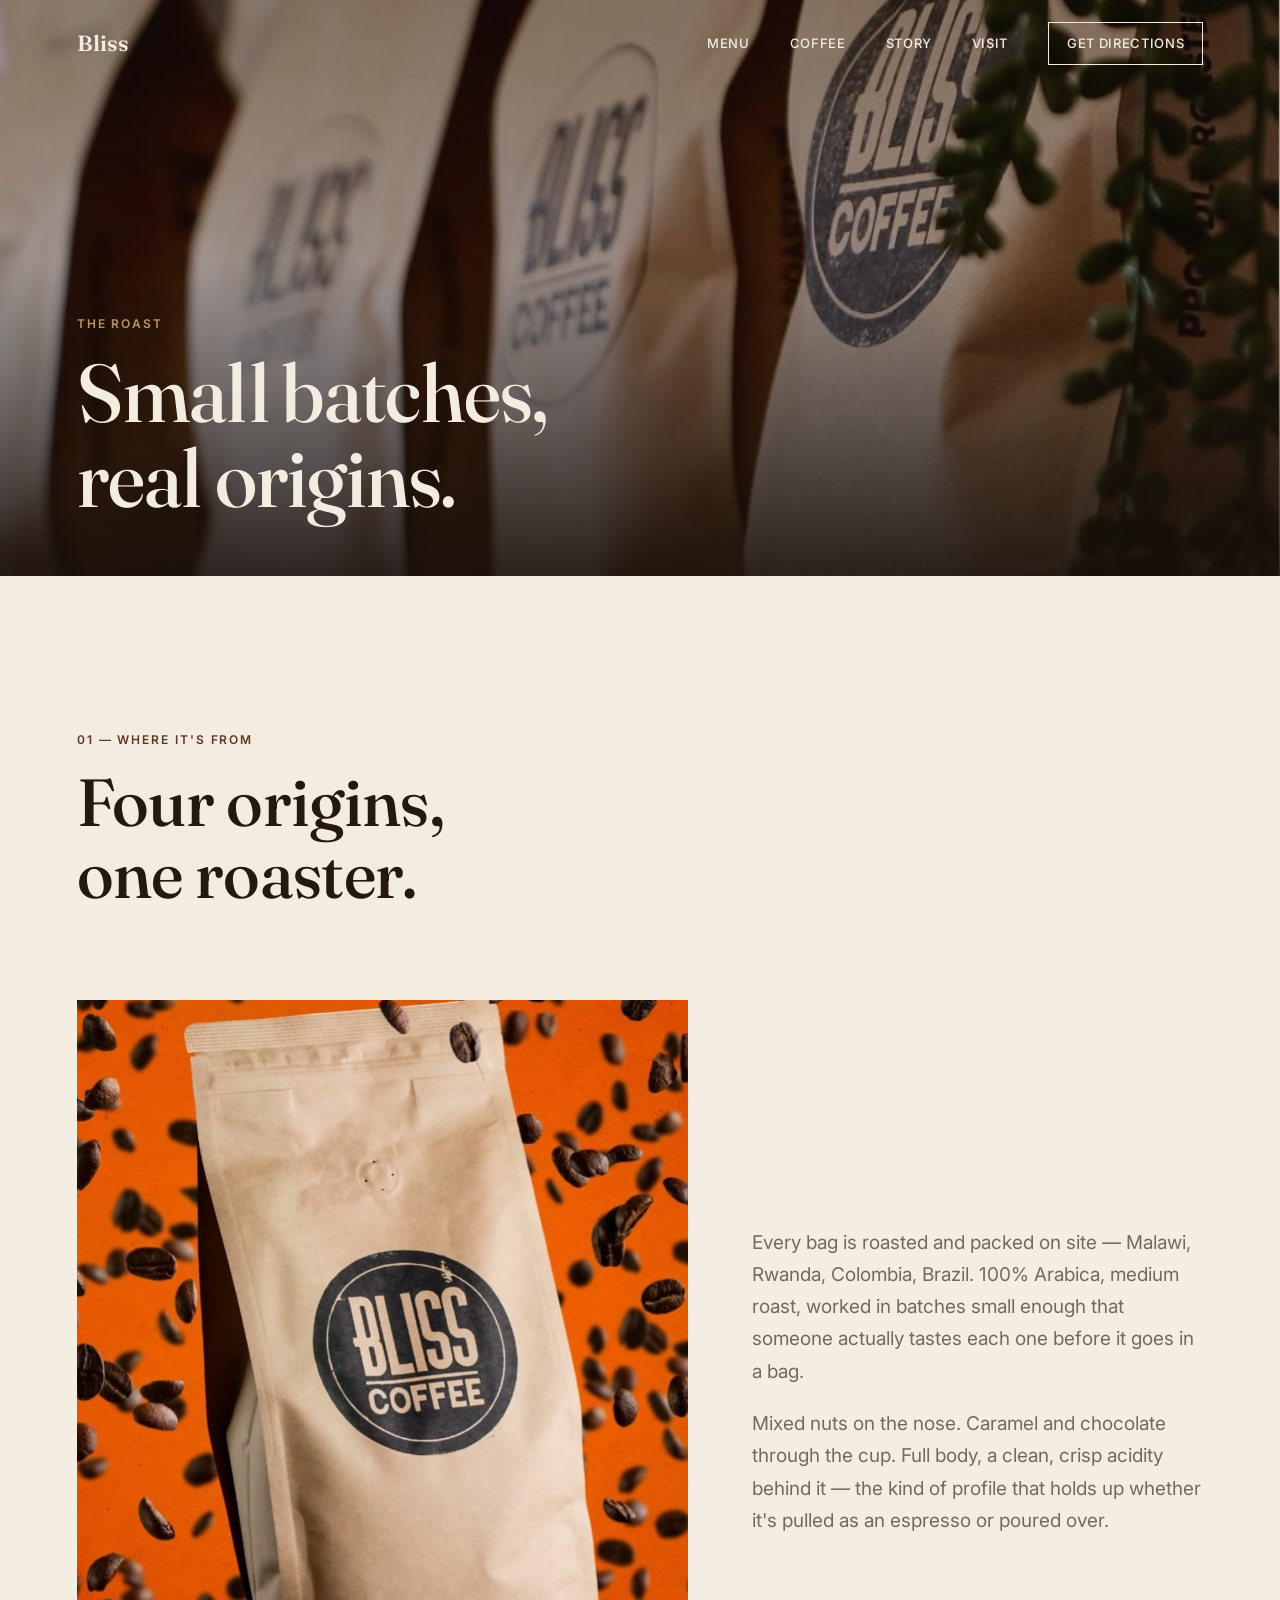
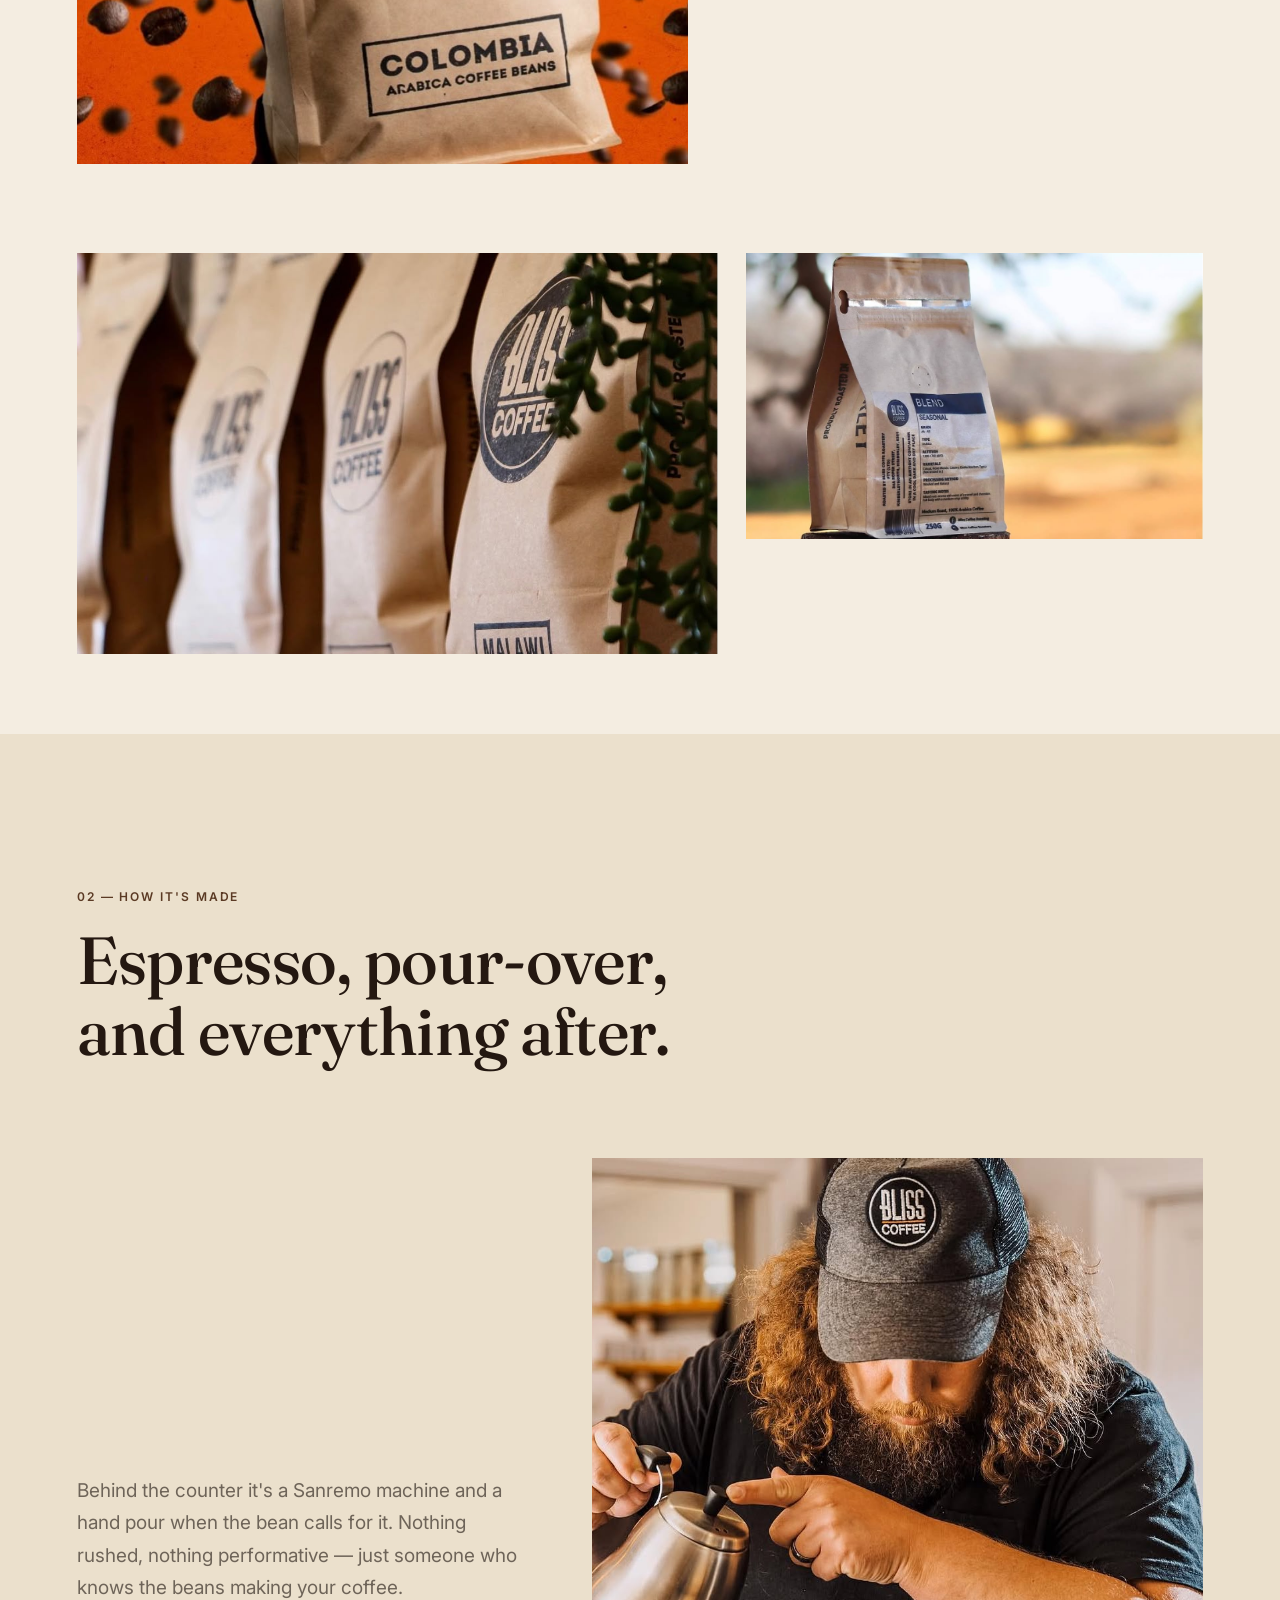
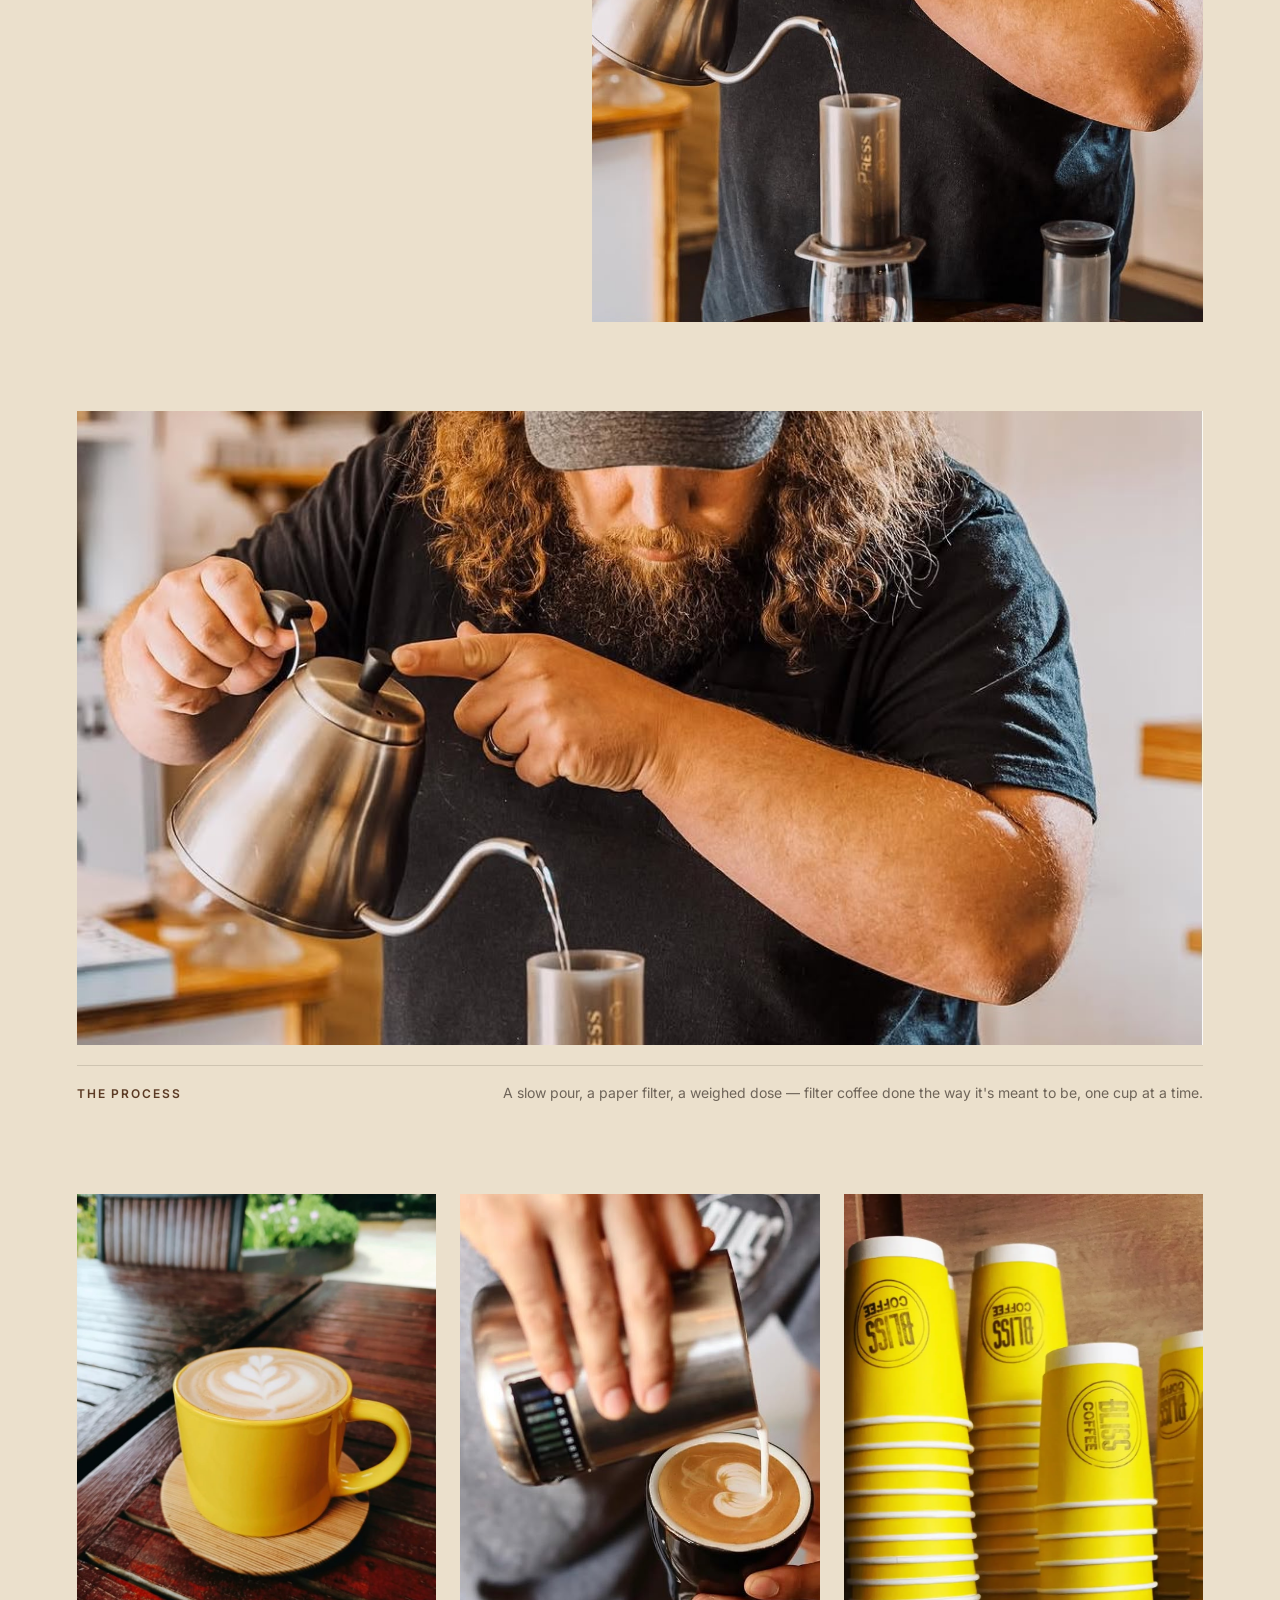
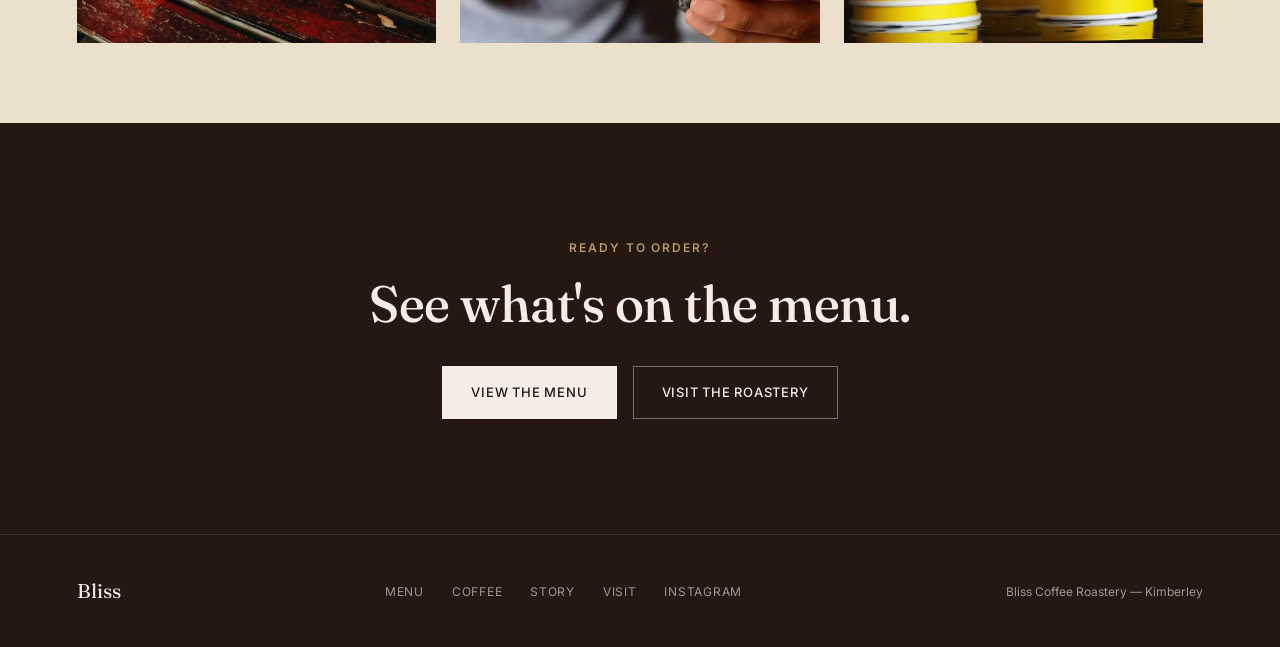
==== coffee.html @ c5c445be "Initial commit: Bliss Coffee Roastery website Cinematic single-page site plus Menu, Coffee, Story an" ====
<!DOCTYPE html>
<html lang="en">
<head>
<meta charset="UTF-8">
<meta name="viewport" content="width=device-width, initial-scale=1.0">
<title>Coffee — Bliss Coffee Roastery</title>
<meta name="description" content="How Bliss Coffee Roastery roasts and brews — small batches, real origins, Kimberley, Northern Cape.">
<link rel="preconnect" href="https://fonts.googleapis.com">
<link rel="preconnect" href="https://fonts.gstatic.com" crossorigin>
<link href="https://fonts.googleapis.com/css2?family=Fraunces:ital,opsz,wght@0,9..144,300;0,9..144,400;0,9..144,500;0,9..144,600;1,9..144,400&family=Inter:wght@400;500;600&display=swap" rel="stylesheet">
<link rel="stylesheet" href="css/style.css">
</head>
<body>

<div class="grain"></div>

<header class="nav" id="nav">
  <div class="nav__inner">
    <a href="index.html#top" class="nav__mark">Bliss</a>
    <nav class="nav__links">
      <a href="menu.html">Menu</a>
      <a href="coffee.html">Coffee</a>
      <a href="story.html">Story</a>
      <a href="visit.html">Visit</a>
      <a href="visit.html" class="nav__cta">Get Directions</a>
    </nav>
    <button class="nav__toggle" id="navToggle" aria-label="Open menu" aria-expanded="false">
      <span></span><span></span>
    </button>
  </div>
  <nav class="nav__mobile" id="navMobile">
    <a href="menu.html">Menu</a>
    <a href="coffee.html">Coffee</a>
    <a href="story.html">Story</a>
    <a href="visit.html">Visit</a>
    <a href="https://www.instagram.com/blisscoffeeroastery/" target="_blank" rel="noopener">Instagram</a>
  </nav>
</header>

<main>

  <section class="page-banner">
    <img src="assets/images/bags-shelf-row.jpg" alt="Bliss Coffee bags lined up on the roastery shelf">
    <div class="page-banner__scrim"></div>
    <div class="page-banner__content">
      <p class="eyebrow reveal">The Roast</p>
      <h1 class="reveal">Small batches,<br>real origins.</h1>
    </div>
  </section>

  <section class="section" id="origins">
    <div class="section__head">
      <p class="eyebrow reveal">01 — Where It's From</p>
      <h2 class="reveal">Four origins,<br>one roaster.</h2>
    </div>

    <div class="split">
      <div class="split__media reveal-scale">
        <img src="assets/images/bag-colombia.jpg" alt="Bliss Coffee Colombia Arabica beans" loading="lazy">
      </div>
      <div class="split__text">
        <p class="reveal">Every bag is roasted and packed on site — Malawi, Rwanda, Colombia, Brazil. 100% Arabica, medium roast, worked in batches small enough that someone actually tastes each one before it goes in a bag.</p>
        <p class="reveal">Mixed nuts on the nose. Caramel and chocolate through the cup. Full body, a clean, crisp acidity behind it — the kind of profile that holds up whether it's pulled as an espresso or poured over.</p>
      </div>
    </div>

    <div class="media-row">
      <div class="media-row__item media-row__item--wide reveal-scale">
        <img src="assets/images/bags-shelf-row.jpg" alt="Bliss Coffee bags lined up ready for sale" loading="lazy">
      </div>
      <div class="media-row__item reveal-scale">
        <img src="assets/images/bag-seasonal-post.jpg" alt="Bliss Coffee seasonal blend bag" loading="lazy">
      </div>
    </div>
  </section>

  <section class="section section--alt" id="brewing">
    <div class="section__head">
      <p class="eyebrow reveal">02 — How It's Made</p>
      <h2 class="reveal">Espresso, pour-over,<br>and everything after.</h2>
    </div>

    <div class="split split--reverse">
      <div class="split__media reveal-scale">
        <img src="assets/images/barista-pourover.jpg" alt="Barista pouring an Aeropress by hand at Bliss Coffee" loading="lazy">
      </div>
      <div class="split__text">
        <p class="reveal">Behind the counter it's a Sanremo machine and a hand pour when the bean calls for it. Nothing rushed, nothing performative — just someone who knows the beans making your coffee.</p>
      </div>
    </div>

    <div class="video-feature">
      <div class="video-feature__frame reveal-scale">
        <video class="js-lazy-video" muted loop playsinline preload="none"
          poster="assets/images/barista-pourover.jpg"
          data-src="assets/video/whatsapp-clip-2.mp4"></video>
      </div>
      <div class="video-feature__caption reveal">
        <p class="eyebrow">The Process</p>
        <p>A slow pour, a paper filter, a weighed dose — filter coffee done the way it's meant to be, one cup at a time.</p>
      </div>
    </div>

    <div class="gallery">
      <div class="gallery__item reveal-scale"><img src="assets/images/latte-heart-yellow.jpg" alt="Latte with heart-shaped milk art" loading="lazy"></div>
      <div class="gallery__item reveal-scale"><img src="assets/images/pour-latte-art.jpg" alt="Pouring latte art at Bliss Coffee" loading="lazy"></div>
      <div class="gallery__item reveal-scale"><img src="assets/images/cups-stack-yellow.jpg" alt="Stacked Bliss Coffee cups" loading="lazy"></div>
    </div>
  </section>

  <section class="cta-band">
    <p class="eyebrow reveal">Ready to order?</p>
    <h2 class="reveal">See what's on the menu.</h2>
    <div class="cta-band__actions reveal">
      <a class="btn" href="menu.html">View The Menu</a>
      <a class="btn btn--ghost" href="visit.html">Visit The Roastery</a>
    </div>
  </section>

</main>

<footer class="footer">
  <div class="footer__inner">
    <a href="index.html#top" class="footer__mark">Bliss</a>
    <nav class="footer__links">
      <a href="menu.html">Menu</a>
      <a href="coffee.html">Coffee</a>
      <a href="story.html">Story</a>
      <a href="visit.html">Visit</a>
      <a href="https://www.instagram.com/blisscoffeeroastery/" target="_blank" rel="noopener">Instagram</a>
    </nav>
    <p class="footer__meta">Bliss Coffee Roastery — Kimberley</p>
  </div>
</footer>

<script src="js/main.js"></script>
</body>
</html>
---- css/style.css ----
/* ---------------------------------------------------
   Bliss Coffee Roastery — design tokens
--------------------------------------------------- */
:root {
  --cream:        #F4EDE1;
  --cream-deep:   #EBE0CC;
  --espresso:     #241811;
  --espresso-90:  #2C1E15;
  --coffee:       #5B3A24;
  --tan:          #B99566;
  --ink:          #221812;
  --ink-60:       rgba(34, 24, 18, 0.62);
  --ink-40:       rgba(34, 24, 18, 0.4);
  --line:         rgba(34, 24, 18, 0.14);
  --line-soft:    rgba(34, 24, 18, 0.08);
  --paper:        #FBF8F2;

  --serif: 'Fraunces', 'Iowan Old Style', 'Georgia', serif;
  --sans: 'Inter', -apple-system, BlinkMacSystemFont, 'Segoe UI', sans-serif;

  --ease: cubic-bezier(0.22, 1, 0.36, 1);
  --dur: 0.9s;

  --edge: clamp(24px, 6vw, 96px);
}

* { box-sizing: border-box; }

html {
  scroll-behavior: smooth;
}

body {
  margin: 0;
  background: var(--cream);
  color: var(--ink);
  font-family: var(--sans);
  font-size: 16px;
  line-height: 1.6;
  -webkit-font-smoothing: antialiased;
  overflow-x: hidden;
}

img, video { max-width: 100%; display: block; }

a { color: inherit; text-decoration: none; }

h1, h2, h3 {
  font-family: var(--serif);
  font-weight: 500;
  letter-spacing: -0.01em;
  margin: 0;
  color: var(--espresso);
}

p { margin: 0; }

/* subtle paper grain overlay for warmth */
.grain {
  position: fixed;
  inset: 0;
  z-index: 999;
  pointer-events: none;
  opacity: 0.035;
  mix-blend-mode: multiply;
  background-image: url("data:image/svg+xml,%3Csvg xmlns='http://www.w3.org/2000/svg' width='120' height='120'%3E%3Cfilter id='n'%3E%3CfeTurbulence type='fractalNoise' baseFrequency='0.9' numOctaves='2' stitchTiles='stitch'/%3E%3C/filter%3E%3Crect width='100%25' height='100%25' filter='url(%23n)'/%3E%3C/svg%3E");
}

.eyebrow {
  font-family: var(--sans);
  font-size: 12px;
  font-weight: 600;
  letter-spacing: 0.16em;
  text-transform: uppercase;
  color: var(--coffee);
  margin: 0 0 18px;
}

/* ---------------------------------------------------
   Reveal animation system
--------------------------------------------------- */
.reveal,
.reveal-scale,
.reveal-word {
  opacity: 0;
}

.reveal {
  transform: translateY(28px);
  transition: opacity var(--dur) var(--ease), transform var(--dur) var(--ease);
}
.reveal.is-visible {
  opacity: 1;
  transform: translateY(0);
}

.reveal-scale {
  transform: scale(1.035);
  transition: opacity 1.1s var(--ease), transform 1.1s var(--ease);
}
.reveal-scale.is-visible {
  opacity: 1;
  transform: scale(1);
}

.reveal-line { display: block; overflow: hidden; }
.reveal-word {
  display: inline-block;
  transform: translateY(110%);
  transition: opacity 0.7s var(--ease) var(--wd, 0s), transform 0.85s var(--ease) var(--wd, 0s);
}
.reveal-word.is-visible {
  opacity: 1;
  transform: translateY(0);
}

@media (prefers-reduced-motion: reduce) {
  .reveal, .reveal-scale, .reveal-word {
    opacity: 1 !important;
    transform: none !important;
    transition: none !important;
  }
  html { scroll-behavior: auto; }
}

/* ---------------------------------------------------
   Nav
--------------------------------------------------- */
.nav {
  position: fixed;
  top: 0; left: 0; right: 0;
  z-index: 100;
  background: transparent;
  transition: background var(--dur) var(--ease), border-color var(--dur) var(--ease);
  border-bottom: 1px solid transparent;
}
.nav.is-scrolled {
  background: rgba(244, 237, 225, 0.92);
  backdrop-filter: blur(10px);
  border-color: var(--line-soft);
}
.nav__inner {
  max-width: 1440px;
  margin: 0 auto;
  padding: 22px var(--edge);
  display: flex;
  align-items: center;
  justify-content: space-between;
}
.nav__mark {
  font-family: var(--serif);
  font-size: 22px;
  font-weight: 600;
  color: var(--cream);
  transition: color var(--dur) var(--ease);
}
.nav.is-scrolled .nav__mark { color: var(--espresso); }

.nav__links {
  display: flex;
  align-items: center;
  gap: 40px;
}
.nav__links a {
  font-size: 13px;
  font-weight: 500;
  letter-spacing: 0.05em;
  text-transform: uppercase;
  color: var(--cream);
  transition: color var(--dur) var(--ease), opacity 0.2s;
  position: relative;
}
.nav.is-scrolled .nav__links a { color: var(--ink); }
.nav__links a:not(.nav__cta)::after {
  content: '';
  position: absolute;
  left: 0; bottom: -6px;
  width: 100%; height: 1px;
  background: currentColor;
  transform: scaleX(0);
  transform-origin: right;
  transition: transform 0.35s var(--ease);
}
.nav__links a:not(.nav__cta):hover::after {
  transform: scaleX(1);
  transform-origin: left;
}
.nav__cta {
  border: 1px solid currentColor;
  padding: 10px 18px;
}

.nav__toggle {
  display: none;
  background: none;
  border: none;
  width: 28px; height: 20px;
  position: relative;
  cursor: pointer;
  padding: 0;
}
.nav__toggle span {
  position: absolute;
  left: 0; right: 0;
  height: 1px;
  background: var(--cream);
  transition: background var(--dur) var(--ease), transform 0.3s var(--ease);
}
.nav.is-scrolled .nav__toggle span { background: var(--ink); }
.nav__toggle span:first-child { top: 4px; }
.nav__toggle span:last-child { bottom: 4px; }
.nav__toggle.is-open span:first-child { transform: translateY(5px) rotate(45deg); }
.nav__toggle.is-open span:last-child { transform: translateY(-5px) rotate(-45deg); }

.nav__mobile {
  display: none;
  flex-direction: column;
  background: var(--cream);
  padding: 8px var(--edge) 28px;
  border-bottom: 1px solid var(--line-soft);
}
.nav__mobile a {
  padding: 14px 0;
  border-top: 1px solid var(--line-soft);
  font-size: 15px;
  letter-spacing: 0.03em;
  text-transform: uppercase;
  color: var(--ink);
}
.nav__mobile.is-open { display: flex; }

/* ---------------------------------------------------
   Hero
--------------------------------------------------- */
.hero {
  position: relative;
  /* Extra scroll distance the sticky panel stays pinned for while the video
     and words progress; released back into normal scroll once this runs out. */
  height: 260vh;
  background: var(--espresso);
}
.hero__sticky {
  position: sticky;
  top: 0;
  height: 100svh;
  min-height: 560px;
  display: flex;
  flex-direction: column;
  align-items: center;
  justify-content: center;
  overflow: hidden;
}
@media (prefers-reduced-motion: reduce) {
  .hero { height: auto; }
  .hero__sticky { position: relative; }
}
.hero__media {
  position: absolute;
  inset: 0;
  z-index: 0;
  will-change: transform;
}
.hero__video {
  width: 100%;
  height: 100%;
  object-fit: cover;
  opacity: 0.85;
}
.hero__scrim {
  position: absolute;
  inset: 0;
  background:
    linear-gradient(180deg, rgba(24,16,11,0.62) 0%, rgba(24,16,11,0.42) 30%, rgba(24,16,11,0.55) 62%, rgba(24,16,11,0.88) 100%);
}
.hero__content {
  position: relative;
  z-index: 1;
  text-align: center;
  padding: 0 24px;
  color: var(--cream);
}
/* Hero text opacity/position is driven directly from scroll progress each
   frame (like the video), not a one-shot CSS transition — disable the
   transition here so JS updates track the scrollbar exactly, with no lag. */
#hero .reveal,
#hero .reveal-word {
  transition: none;
}
.hero__content .eyebrow {
  color: var(--tan);
}
.hero__title {
  font-size: clamp(52px, 11vw, 148px);
  line-height: 0.96;
  font-weight: 500;
  color: var(--cream);
}
.hero__sub {
  margin: 28px auto 0;
  max-width: 480px;
  font-size: clamp(15px, 1.6vw, 18px);
  color: rgba(244, 237, 225, 0.82);
  transition-delay: 0.15s;
}
/* ---------------------------------------------------
   Heart — pinned joke interstitial, same mechanics as the hero
--------------------------------------------------- */
.heart {
  position: relative;
  height: 190vh;
  background: var(--espresso);
}
.heart__sticky {
  position: sticky;
  top: 0;
  height: 100svh;
  min-height: 520px;
  display: flex;
  align-items: center;
  justify-content: center;
  overflow: hidden;
}
@media (prefers-reduced-motion: reduce) {
  .heart { height: auto; }
  .heart__sticky { position: relative; }
}
.heart__media {
  position: absolute;
  inset: 0;
  z-index: 0;
  will-change: transform;
}
.heart__video {
  width: 100%;
  height: 100%;
  object-fit: cover;
  opacity: 0.8;
}
.heart__scrim {
  position: absolute;
  inset: 0;
  background: linear-gradient(180deg, rgba(24,16,11,0.5) 0%, rgba(24,16,11,0.3) 45%, rgba(24,16,11,0.8) 100%);
}
.heart__content {
  position: relative;
  z-index: 1;
  text-align: center;
  padding: 0 24px;
  color: var(--cream);
  max-width: 760px;
}
#heart .heart__eyebrow,
#heart .heart__joke {
  opacity: 0;
  transition: none;
}
.heart__eyebrow { color: var(--tan); }
.heart__joke {
  font-family: var(--serif);
  font-weight: 500;
  font-size: clamp(26px, 4.8vw, 54px);
  line-height: 1.3;
  color: var(--cream);
}
.heart__joke-punch { color: var(--tan); }

/* ---------------------------------------------------
   Statement (intro)
--------------------------------------------------- */
.statement {
  padding: clamp(120px, 18vw, 220px) var(--edge);
  max-width: 1100px;
  margin: 0 auto;
}
.statement__text {
  font-family: var(--serif);
  font-size: clamp(28px, 4.6vw, 56px);
  line-height: 1.28;
  font-weight: 400;
  color: var(--espresso);
  text-align: center;
}
.statement .reveal-word { transform: translateY(60%); }

/* ---------------------------------------------------
   Section shells
--------------------------------------------------- */
.section {
  padding: clamp(80px, 12vw, 160px) var(--edge) clamp(40px, 8vw, 80px);
  max-width: 1440px;
  margin: 0 auto;
}
.section--alt {
  background: var(--cream-deep);
  max-width: none;
}
.section--alt > * {
  max-width: 1440px;
  margin-left: auto;
  margin-right: auto;
}
.section__head {
  margin-bottom: clamp(48px, 7vw, 90px);
}
.section__head h2 {
  font-size: clamp(34px, 5.2vw, 68px);
  line-height: 1.08;
}

/* split: image + text, two columns */
.split {
  display: grid;
  grid-template-columns: 1.15fr 0.85fr;
  gap: clamp(28px, 5vw, 72px);
  align-items: center;
  margin-bottom: clamp(48px, 7vw, 90px);
}
.split--reverse { grid-template-columns: 0.85fr 1.15fr; }
.split--reverse .split__media { order: 2; }
.split--reverse .split__text { order: 1; }
.split__media {
  aspect-ratio: 4 / 5;
  overflow: hidden;
  background: var(--line-soft);
}
.split__media img { width: 100%; height: 100%; object-fit: cover; }
.split__text {
  font-size: clamp(16px, 1.6vw, 19px);
  line-height: 1.7;
  color: var(--ink-60);
}
.split__text p + p { margin-top: 20px; }

/* media row: two panels side by side */
.media-row {
  display: grid;
  grid-template-columns: 1.4fr 1fr;
  gap: clamp(16px, 2.4vw, 28px);
}
.media-row__item {
  aspect-ratio: 16 / 10;
  overflow: hidden;
  background: var(--line-soft);
}
.media-row__item img,
.media-row__item video { width: 100%; height: 100%; object-fit: cover; }
.media-row__item--wide { aspect-ratio: 16 / 10; }

/* portrait video feature, paired with a short line of copy */
.feature-portrait {
  display: flex;
  align-items: center;
  gap: clamp(32px, 5vw, 64px);
  margin-bottom: clamp(48px, 7vw, 90px);
}
.feature-portrait__frame {
  flex: 0 0 auto;
  width: clamp(220px, 24vw, 320px);
  aspect-ratio: 9 / 16;
  overflow: hidden;
  background: var(--espresso-90);
  transition: transform 0.9s var(--ease);
}
.feature-portrait__frame video { width: 100%; height: 100%; object-fit: cover; }
.feature-portrait__text {
  max-width: 360px;
  font-size: clamp(16px, 1.6vw, 19px);
  line-height: 1.7;
  color: var(--ink-60);
}
.feature-portrait__text .eyebrow { margin-bottom: 12px; }

/* full-width landscape video panel, with a short caption below */
.video-feature {
  margin-bottom: clamp(48px, 7vw, 90px);
}
.video-feature__frame {
  aspect-ratio: 16 / 9;
  overflow: hidden;
  background: var(--espresso-90);
}
.video-feature__frame video { width: 100%; height: 100%; object-fit: cover; }
.video-feature__caption {
  display: flex;
  justify-content: space-between;
  align-items: baseline;
  gap: 24px;
  margin-top: 20px;
  padding-top: 16px;
  border-top: 1px solid var(--line);
}
.video-feature__caption .eyebrow { margin: 0; }
.video-feature__caption p:last-child {
  font-size: 14px;
  color: var(--ink-60);
  text-align: right;
}

/* gallery: three-up */
.gallery {
  display: grid;
  grid-template-columns: repeat(3, 1fr);
  gap: clamp(14px, 2vw, 24px);
  margin-top: clamp(48px, 7vw, 90px);
}
.gallery__item { aspect-ratio: 4 / 5; overflow: hidden; background: var(--line-soft); }
.gallery__item img { width: 100%; height: 100%; object-fit: cover; transition: transform 0.9s var(--ease); }
.gallery__item:hover img { transform: scale(1.045); }

.split__media, .media-row__item, .feature {
  transition: transform 0.9s var(--ease);
}

/* ---------------------------------------------------
   Visit
--------------------------------------------------- */
.visit {
  display: grid;
  grid-template-columns: 1fr 1fr;
  min-height: 640px;
  background: var(--espresso);
  color: var(--cream);
}
.visit__inner {
  padding: clamp(64px, 8vw, 120px) var(--edge);
  display: flex;
  flex-direction: column;
  justify-content: center;
}
.visit .eyebrow { color: var(--tan); }
.visit h2 {
  color: var(--cream);
  font-size: clamp(34px, 4.4vw, 60px);
  line-height: 1.1;
}
.visit__address {
  margin-top: 28px;
  font-size: 18px;
  line-height: 1.7;
  color: rgba(244, 237, 225, 0.78);
}
.visit__actions {
  margin-top: 40px;
  display: flex;
  gap: 16px;
  flex-wrap: wrap;
}
.visit__map {
  position: relative;
  min-height: 320px;
}
.visit__map iframe {
  position: absolute;
  inset: 0;
  width: 100%;
  height: 100%;
  border: 0;
  filter: grayscale(0.35) contrast(1.05);
}

/* ---------------------------------------------------
   Buttons
--------------------------------------------------- */
.btn {
  display: inline-flex;
  align-items: center;
  gap: 10px;
  padding: 15px 28px;
  font-size: 13px;
  font-weight: 500;
  letter-spacing: 0.06em;
  text-transform: uppercase;
  border: 1px solid var(--cream);
  color: var(--espresso);
  background: var(--cream);
  transition: background 0.35s var(--ease), color 0.35s var(--ease), border-color 0.35s var(--ease);
}
.btn:hover { background: transparent; color: var(--cream); }
.btn--ghost {
  background: transparent;
  color: var(--cream);
  border-color: rgba(244, 237, 225, 0.4);
}
.btn--ghost:hover { border-color: var(--cream); background: rgba(244,237,225,0.08); }

/* ---------------------------------------------------
   Page banner — static header for the secondary pages
   (Menu, Coffee, Story, Visit); the pinned scroll treatment
   stays unique to the homepage hero.
--------------------------------------------------- */
.page-banner {
  position: relative;
  height: 64vh;
  min-height: 420px;
  display: flex;
  align-items: flex-end;
  overflow: hidden;
  background: var(--espresso);
}
.page-banner img {
  position: absolute;
  inset: 0;
  width: 100%;
  height: 100%;
  object-fit: cover;
  opacity: 0.82;
}
.page-banner__scrim {
  position: absolute;
  inset: 0;
  background: linear-gradient(180deg, rgba(24,16,11,0.3) 0%, rgba(24,16,11,0.2) 45%, rgba(24,16,11,0.88) 100%);
}
.page-banner__content {
  position: relative;
  z-index: 1;
  width: 100%;
  max-width: 1440px;
  margin: 0 auto;
  padding: 0 var(--edge) 56px;
  color: var(--cream);
}
.page-banner .eyebrow { color: var(--tan); }
.page-banner h1 {
  font-size: clamp(38px, 6.4vw, 86px);
  line-height: 1.03;
  color: var(--cream);
}

/* ---------------------------------------------------
   Menu page
--------------------------------------------------- */
.menu-intro {
  display: grid;
  grid-template-columns: 1fr 1fr;
  gap: clamp(32px, 5vw, 72px);
  align-items: center;
  margin-bottom: clamp(56px, 8vw, 110px);
}
.menu-intro__frame {
  width: clamp(200px, 22vw, 280px);
  aspect-ratio: 9 / 16;
  overflow: hidden;
  background: var(--espresso-90);
  justify-self: end;
}
.menu-intro__frame video { width: 100%; height: 100%; object-fit: cover; }
.menu-intro__text {
  font-size: clamp(16px, 1.6vw, 19px);
  line-height: 1.7;
  color: var(--ink-60);
}

.menu-category {
  margin-bottom: clamp(64px, 9vw, 120px);
}
.menu-category__head {
  display: flex;
  align-items: baseline;
  justify-content: space-between;
  gap: 24px;
  margin-bottom: clamp(32px, 4vw, 48px);
  border-bottom: 1px solid var(--line);
  padding-bottom: 18px;
}
.menu-category__head h3 {
  font-size: clamp(24px, 2.8vw, 34px);
}
.menu-category__note {
  font-size: 13px;
  color: var(--ink-60);
  white-space: nowrap;
}
.menu-grid {
  display: grid;
  grid-template-columns: repeat(3, 1fr);
  gap: clamp(20px, 3vw, 36px);
}
.menu-grid__item { text-align: left; }
.menu-grid__media {
  aspect-ratio: 4 / 5;
  overflow: hidden;
  background: var(--line-soft);
  margin-bottom: 16px;
}
.menu-grid__media img { width: 100%; height: 100%; object-fit: cover; transition: transform 0.9s var(--ease); }
.menu-grid__item:hover .menu-grid__media img { transform: scale(1.045); }
.menu-grid__item h4 {
  font-family: var(--serif);
  font-size: 19px;
  font-weight: 500;
  color: var(--espresso);
  margin-bottom: 6px;
}
.menu-grid__item p {
  font-size: 14px;
  line-height: 1.6;
  color: var(--ink-60);
}

.menu-note {
  max-width: 640px;
  margin: 0 auto;
  padding: clamp(48px, 7vw, 80px) var(--edge);
  text-align: center;
  font-size: 14px;
  line-height: 1.7;
  color: var(--ink-60);
}

/* ---------------------------------------------------
   Cross-page CTA band
--------------------------------------------------- */
.cta-band {
  background: var(--espresso);
  color: var(--cream);
  text-align: center;
  padding: clamp(64px, 9vw, 120px) var(--edge);
}
.cta-band .eyebrow { color: var(--tan); }
.cta-band h2 {
  color: var(--cream);
  font-size: clamp(30px, 4vw, 52px);
  line-height: 1.15;
  margin-bottom: 32px;
}
.cta-band__actions {
  display: flex;
  gap: 16px;
  justify-content: center;
  flex-wrap: wrap;
}

/* ---------------------------------------------------
   Footer
--------------------------------------------------- */
.footer {
  background: var(--espresso);
  color: rgba(244, 237, 225, 0.6);
  border-top: 1px solid rgba(244, 237, 225, 0.1);
}
.footer__inner {
  max-width: 1440px;
  margin: 0 auto;
  padding: 40px var(--edge);
  display: flex;
  align-items: center;
  justify-content: space-between;
  flex-wrap: wrap;
  gap: 24px;
}
.footer__mark {
  font-family: var(--serif);
  font-size: 20px;
  color: var(--cream);
}
.footer__links { display: flex; gap: 28px; flex-wrap: wrap; }
.footer__links a {
  font-size: 12px;
  letter-spacing: 0.06em;
  text-transform: uppercase;
  transition: color 0.25s;
}
.footer__links a:hover { color: var(--cream); }
.footer__meta { font-size: 12px; }

/* ---------------------------------------------------
   Responsive
--------------------------------------------------- */
@media (max-width: 900px) {
  .nav__links { display: none; }
  .nav__toggle { display: block; }

  .split, .split--reverse {
    grid-template-columns: 1fr;
  }
  .split--reverse .split__media,
  .split--reverse .split__text { order: initial; }
  .split__media { aspect-ratio: 4 / 3; }

  .media-row { grid-template-columns: 1fr; }
  .media-row__item, .media-row__item--wide { aspect-ratio: 4 / 3; }

  .gallery { grid-template-columns: repeat(2, 1fr); }
  .gallery__item:last-child { grid-column: span 2; aspect-ratio: 16/9; }

  .feature-portrait { flex-direction: column; align-items: flex-start; }
  .feature-portrait__frame { width: 100%; max-width: 280px; }

  .video-feature__caption { flex-direction: column; align-items: flex-start; gap: 6px; }
  .video-feature__caption p:last-child { text-align: left; }

  .visit { grid-template-columns: 1fr; }
  .visit__map { min-height: 340px; }

  .menu-intro { grid-template-columns: 1fr; }
  .menu-intro__frame { justify-self: start; width: 100%; max-width: 240px; }
  .menu-grid { grid-template-columns: repeat(2, 1fr); }
  .menu-category__head { flex-direction: column; align-items: flex-start; gap: 8px; }

  .footer__inner { flex-direction: column; align-items: flex-start; }
}

@media (max-width: 520px) {
  .hero__title { font-size: clamp(44px, 15vw, 72px); }
  .statement__text { font-size: 24px; }
  .heart__joke { font-size: 26px; }
  .menu-grid { grid-template-columns: 1fr; }
}
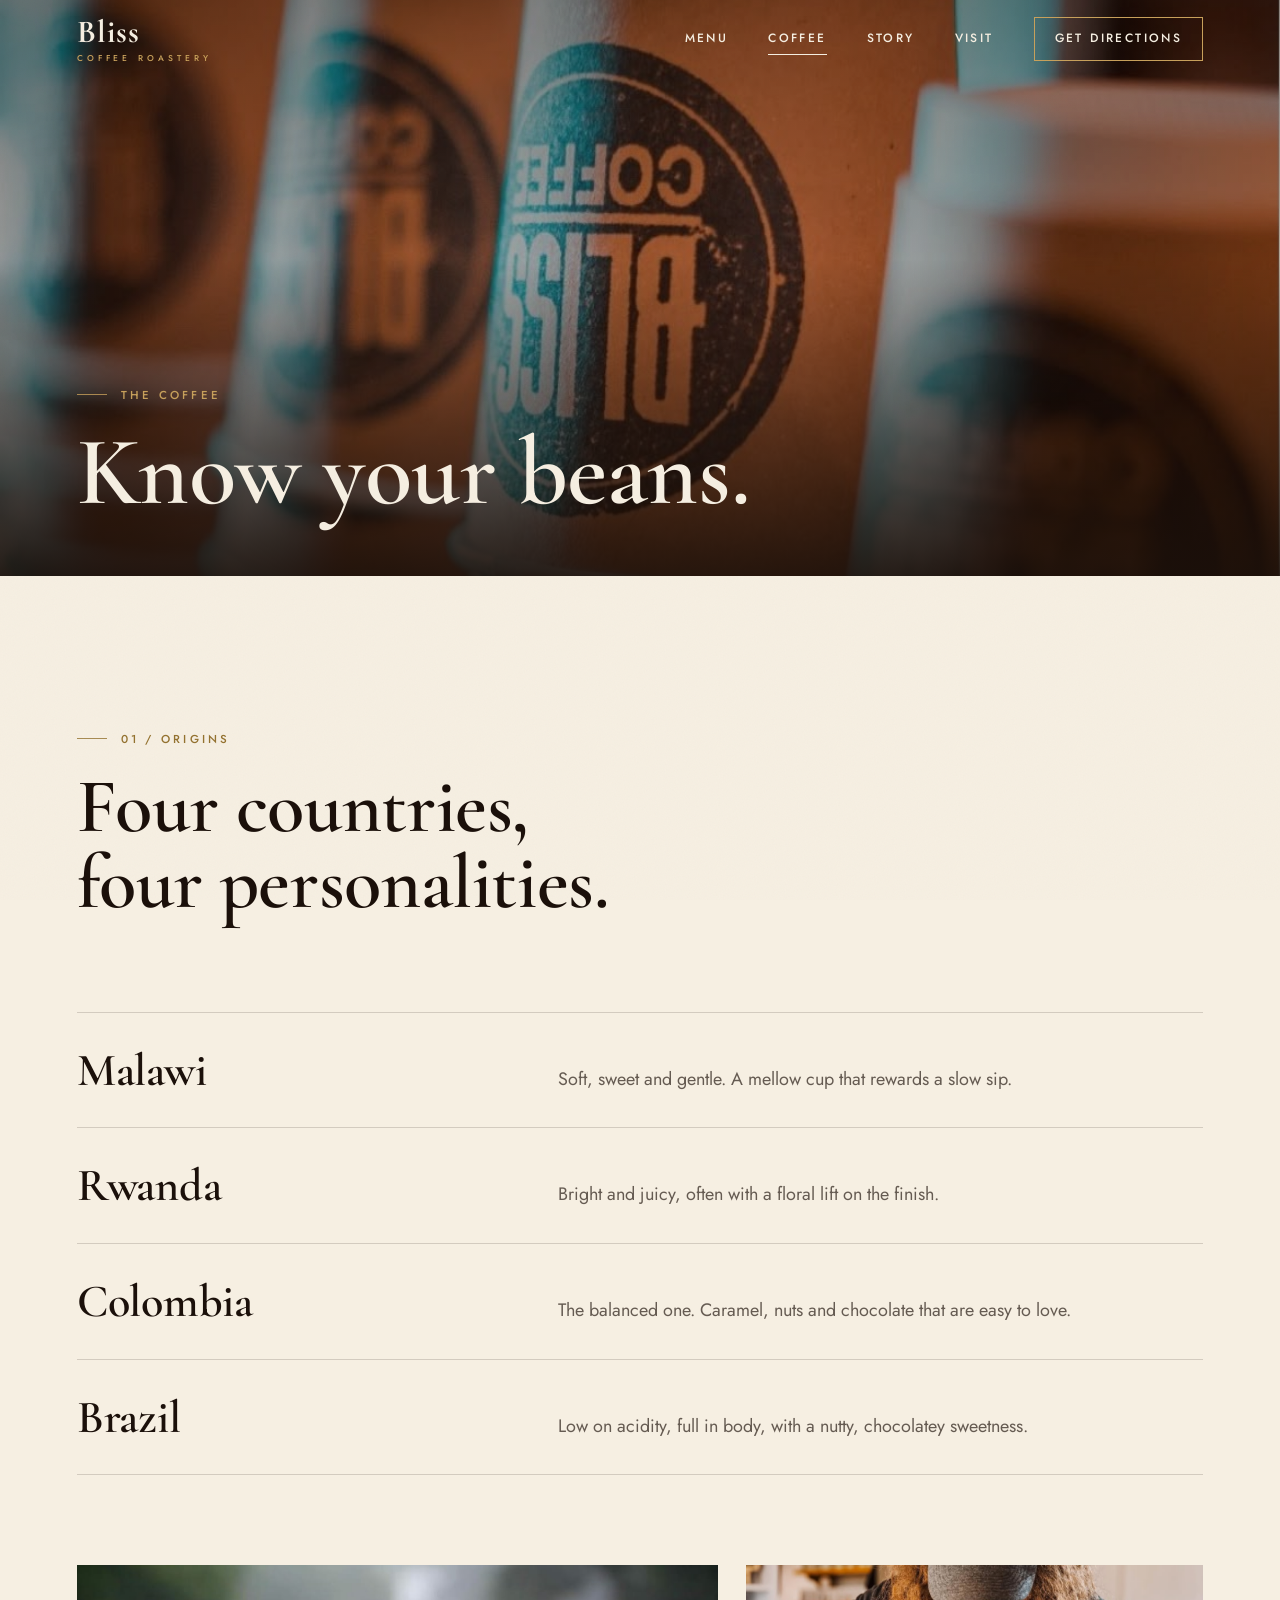
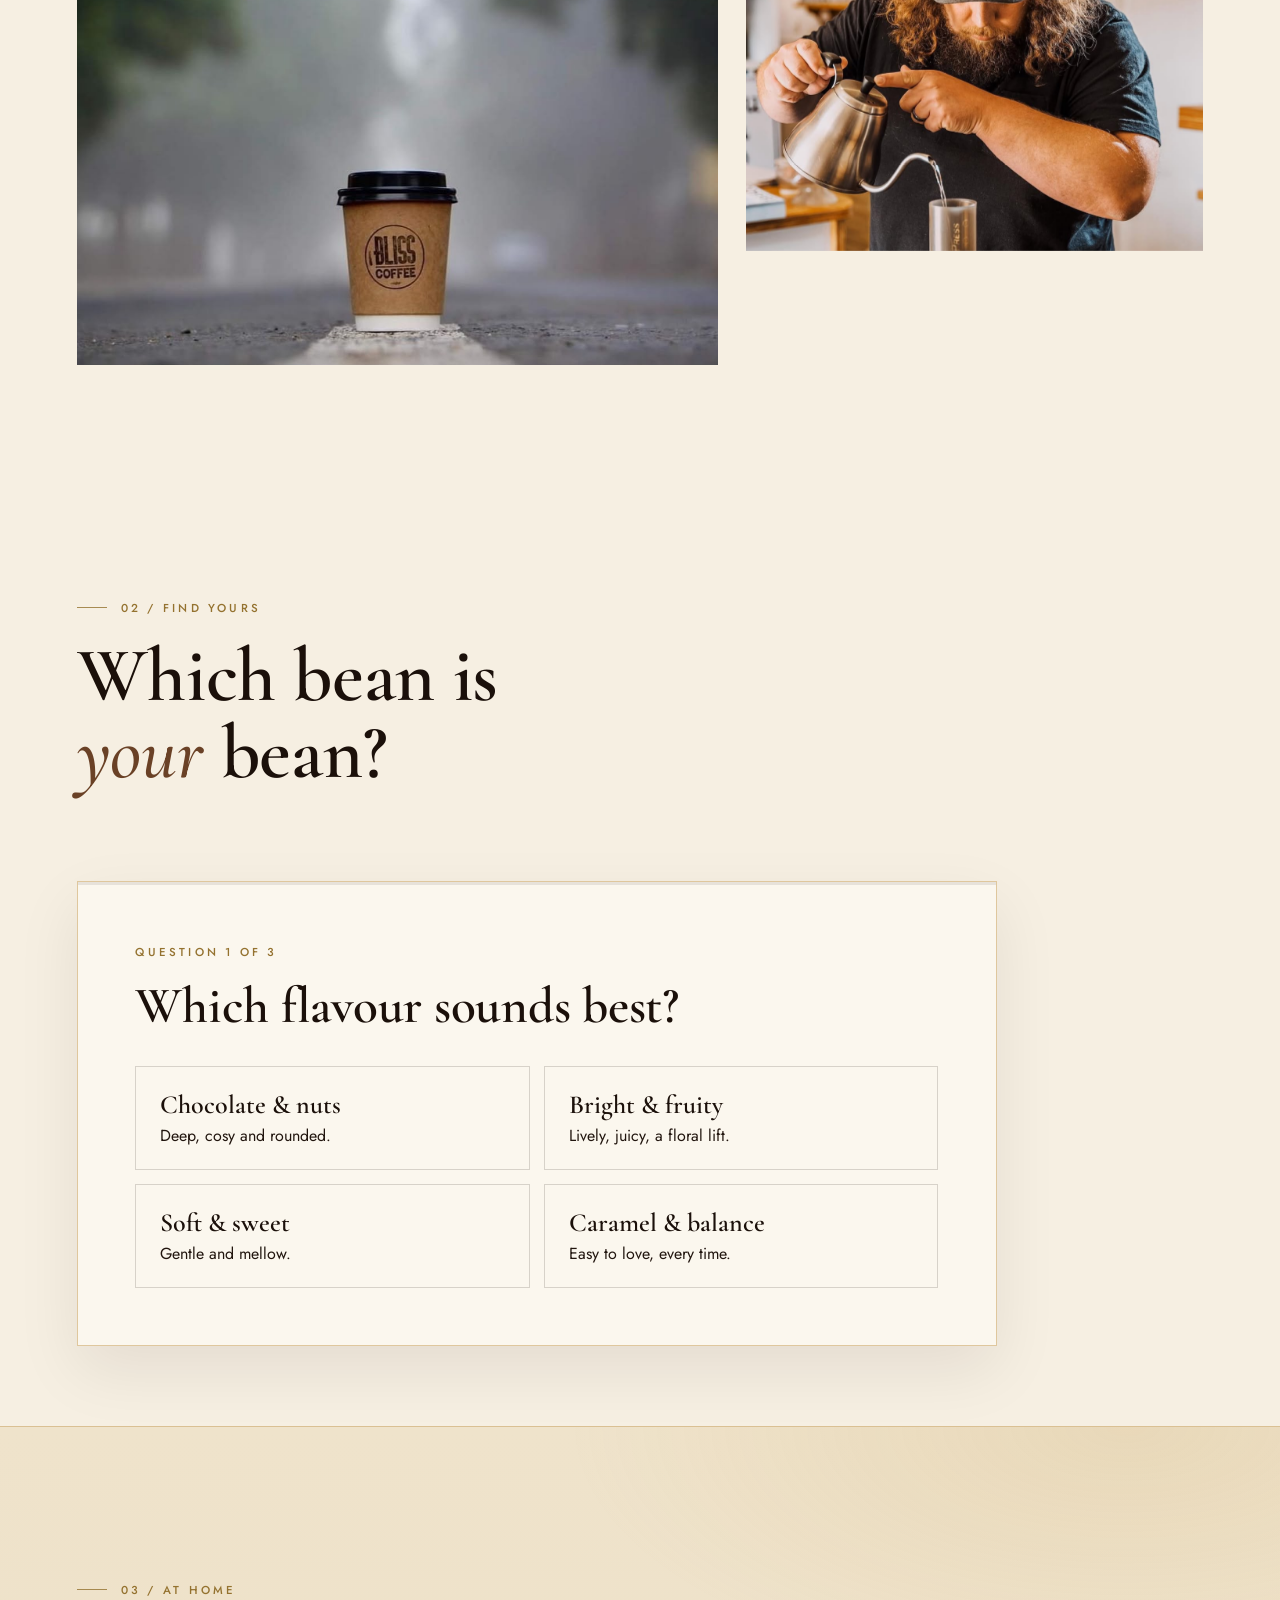
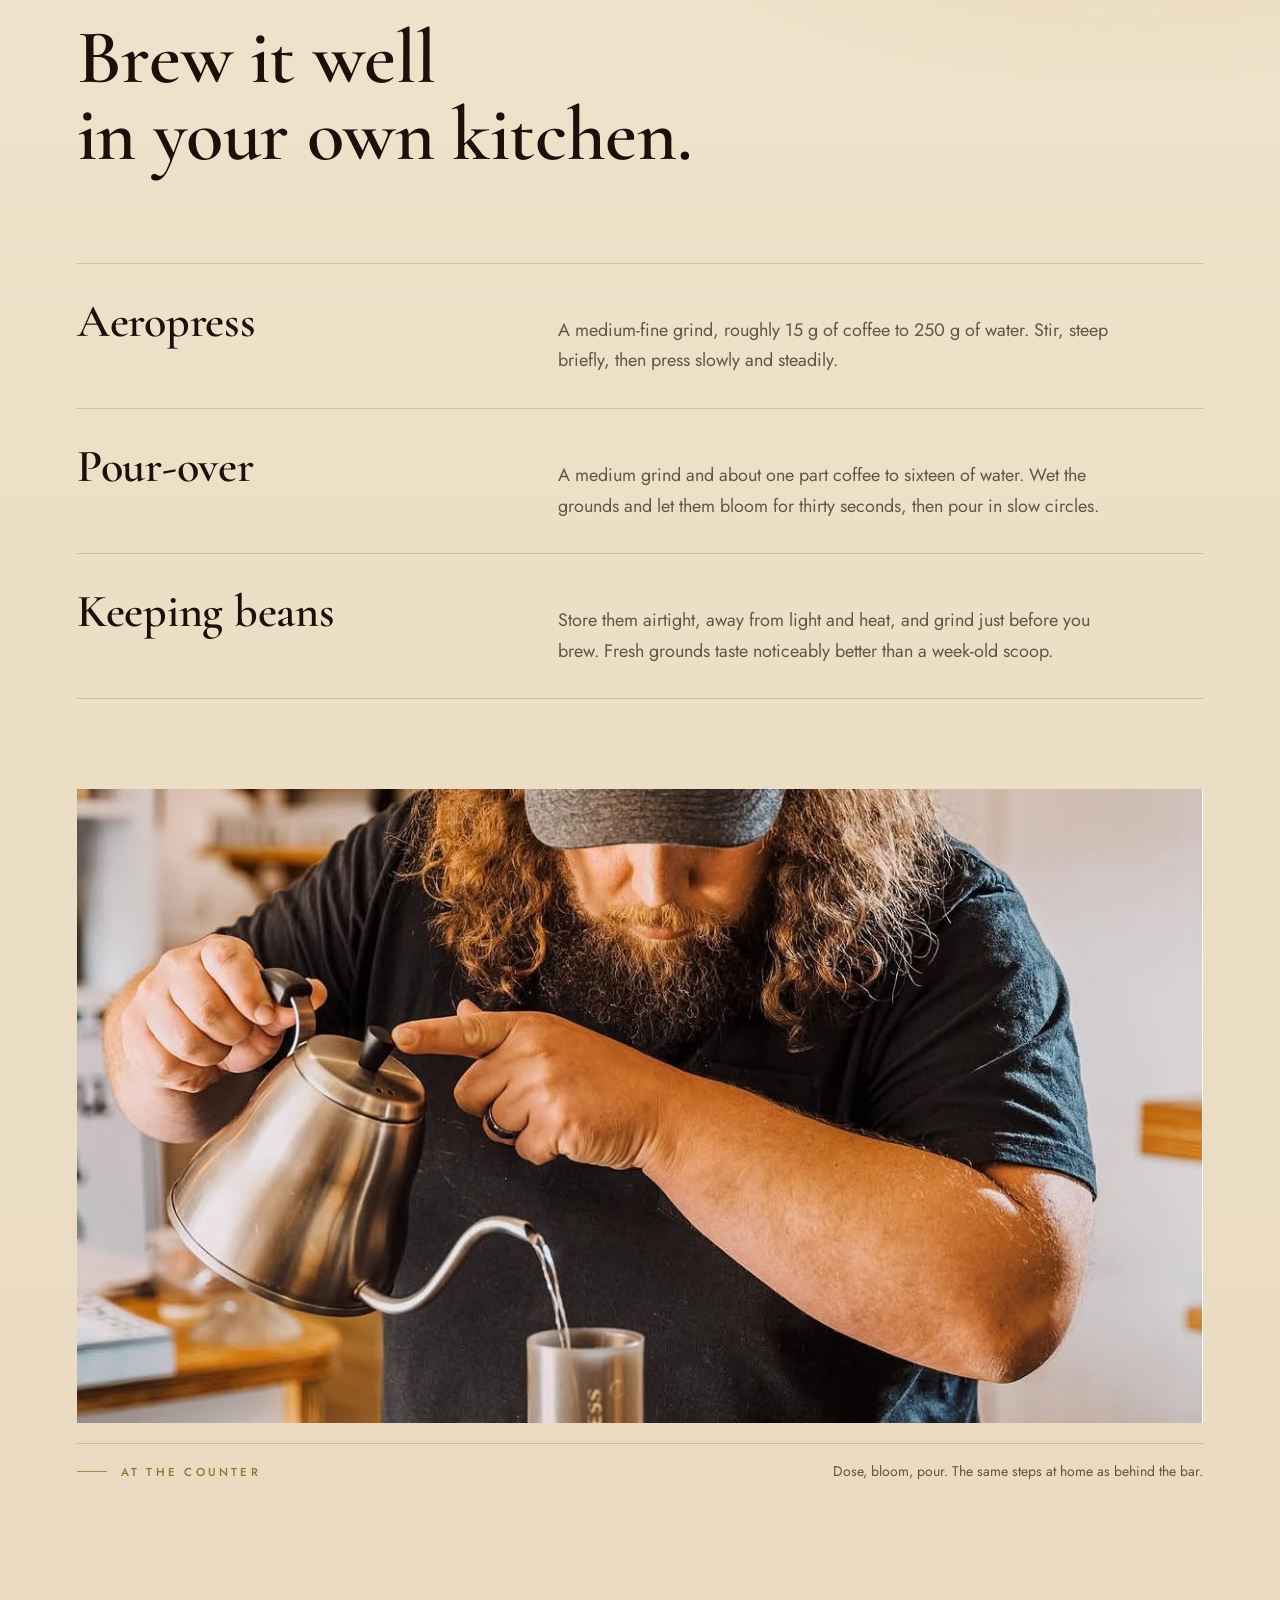
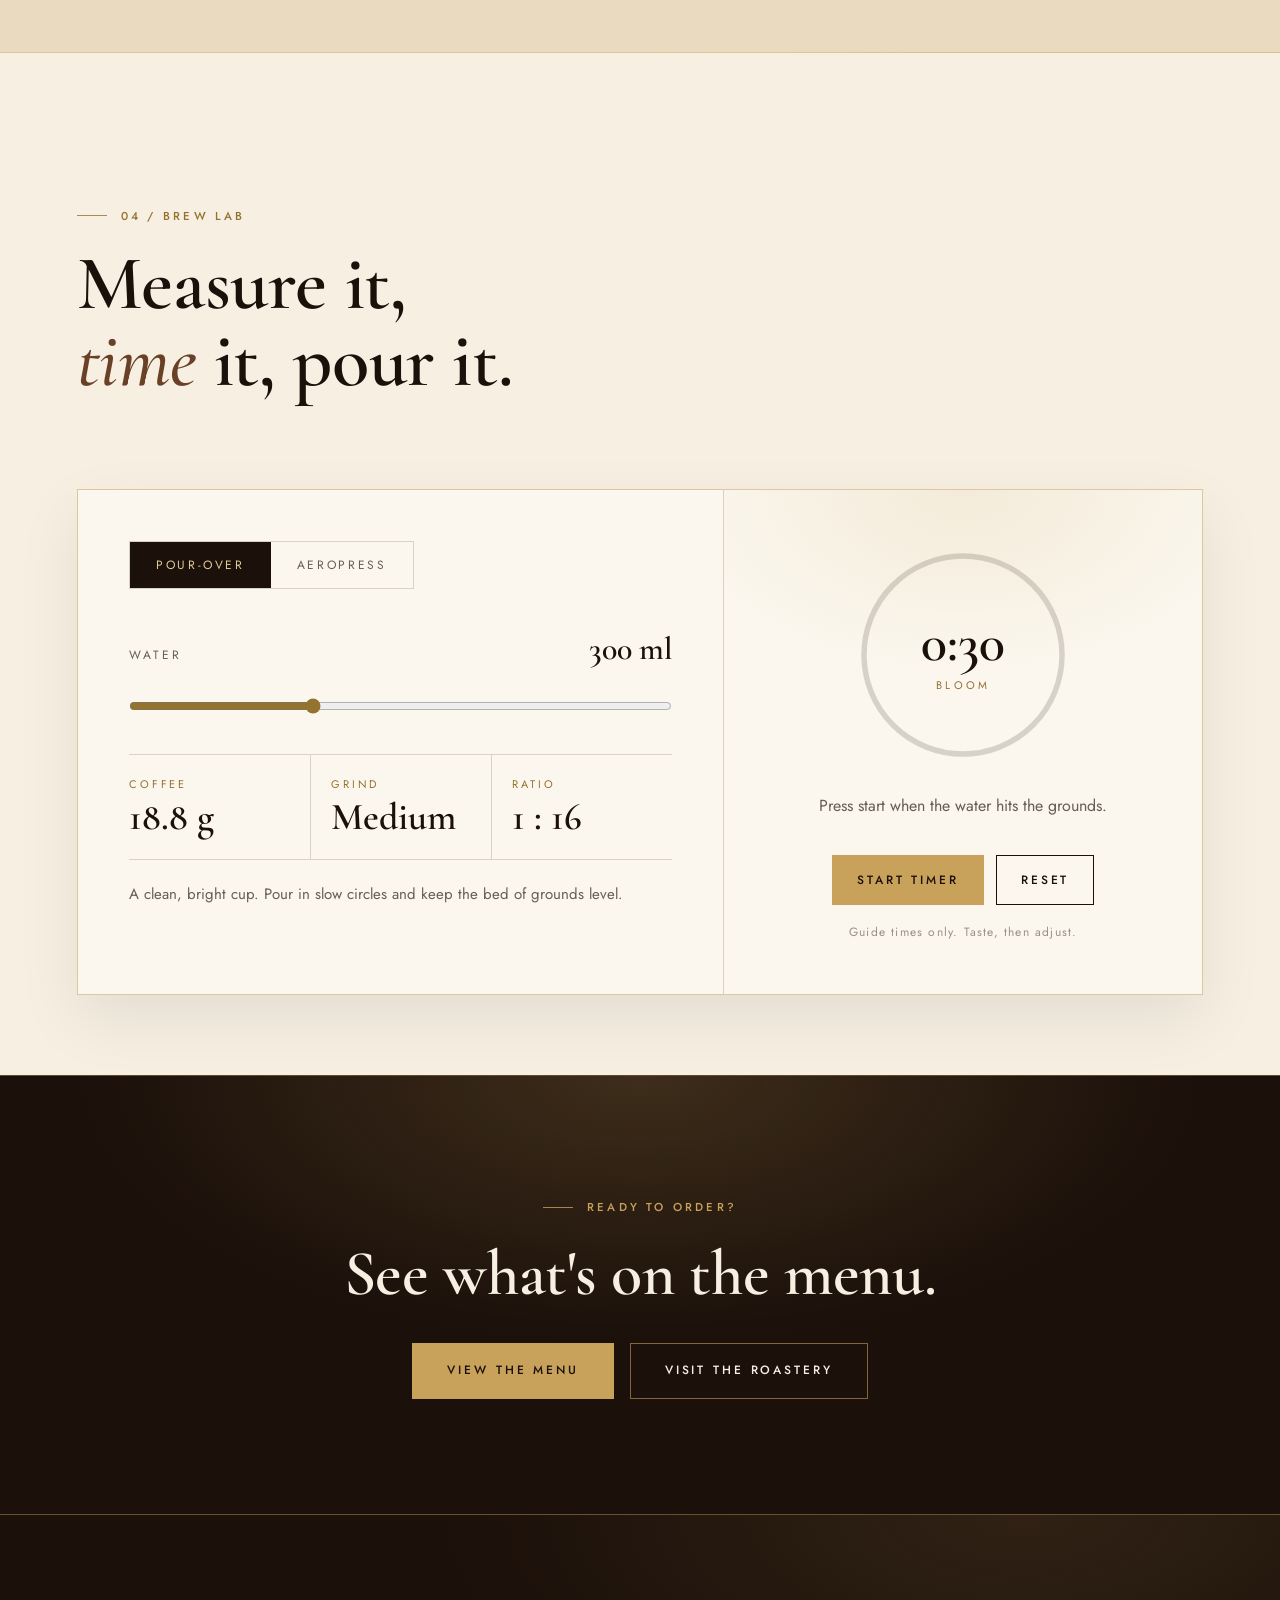
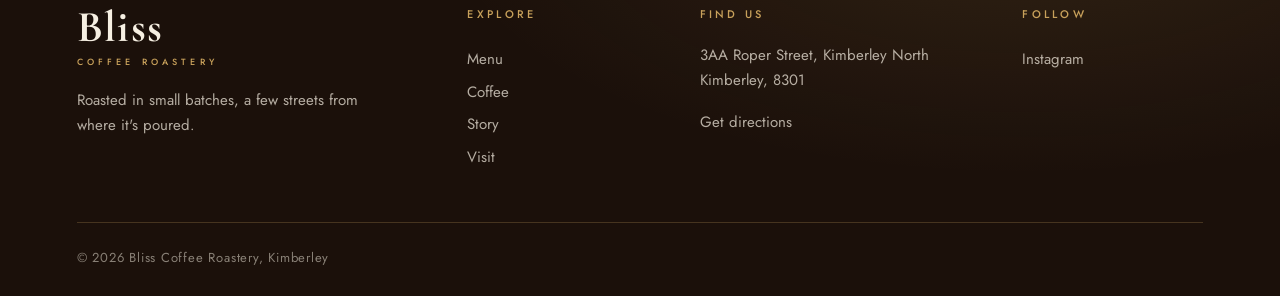
==== commit c4c3afc7: "Redesign with premium look, interactive features and Instagram photos New typography (Cormorant Gara" ====
--- a/coffee.html
+++ b/coffee.html
@@ -3,12 +3,15 @@
 <head>
 <meta charset="UTF-8">
 <meta name="viewport" content="width=device-width, initial-scale=1.0">
-<title>Coffee — Bliss Coffee Roastery</title>
-<meta name="description" content="How Bliss Coffee Roastery roasts and brews — small batches, real origins, Kimberley, Northern Cape.">
+<meta name="theme-color" content="#1B100A">
+<link rel="icon" href="data:image/svg+xml,%3Csvg xmlns=%27http://www.w3.org/2000/svg%27 viewBox=%270 0 64 64%27%3E%3Crect width=%2764%27 height=%2764%27 rx=%2714%27 fill=%27%231B100A%27/%3E%3Cellipse cx=%2732%27 cy=%2732%27 rx=%2717%27 ry=%2711%27 transform=%27rotate(-40 32 32)%27 fill=%27%23C8A15B%27/%3E%3Cpath d=%27M21 41c6-3 9-8 13-11s7-6 9-8%27 stroke=%27%231B100A%27 stroke-width=%273%27 fill=%27none%27 stroke-linecap=%27round%27/%3E%3C/svg%3E">
+<title>Coffee | Bliss Coffee Roastery</title>
+<meta name="description" content="A guide to the beans at Bliss Coffee Roastery: what each origin tastes like and how to brew it well at home.">
 <link rel="preconnect" href="https://fonts.googleapis.com">
 <link rel="preconnect" href="https://fonts.gstatic.com" crossorigin>
-<link href="https://fonts.googleapis.com/css2?family=Fraunces:ital,opsz,wght@0,9..144,300;0,9..144,400;0,9..144,500;0,9..144,600;1,9..144,400&family=Inter:wght@400;500;600&display=swap" rel="stylesheet">
-<link rel="stylesheet" href="css/style.css">
+<link href="https://fonts.googleapis.com/css2?family=Cormorant+Garamond:ital,wght@0,400;0,500;0,600;0,700;1,400;1,500;1,600&family=Jost:wght@300;400;500;600&display=swap" rel="stylesheet">
+<link rel="stylesheet" href="css/style.css?v=20261029">
+<link rel="stylesheet" href="css/theme.css?v=20261029">
 </head>
 <body>
 
@@ -16,7 +19,7 @@
 
 <header class="nav" id="nav">
   <div class="nav__inner">
-    <a href="index.html#top" class="nav__mark">Bliss</a>
+    <a href="index.html#top" class="nav__mark" aria-label="Bliss Coffee Roastery, home">Bliss<span>Coffee Roastery</span></a>
     <nav class="nav__links">
       <a href="menu.html">Menu</a>
       <a href="coffee.html">Coffee</a>
@@ -40,52 +43,80 @@
 <main>
 
   <section class="page-banner">
-    <img src="assets/images/bags-shelf-row.jpg" alt="Bliss Coffee bags lined up on the roastery shelf">
+    <img src="assets/images/cups-row-macro.jpg" alt="Stacked Bliss Coffee cups, softly out of focus">
     <div class="page-banner__scrim"></div>
     <div class="page-banner__content">
-      <p class="eyebrow reveal">The Roast</p>
-      <h1 class="reveal">Small batches,<br>real origins.</h1>
+      <p class="eyebrow reveal">The Coffee</p>
+      <h1 class="reveal">Know your beans.</h1>
     </div>
   </section>
 
   <section class="section" id="origins">
     <div class="section__head">
-      <p class="eyebrow reveal">01 — Where It's From</p>
-      <h2 class="reveal">Four origins,<br>one roaster.</h2>
-    </div>
-
-    <div class="split">
-      <div class="split__media reveal-scale">
-        <img src="assets/images/bag-colombia.jpg" alt="Bliss Coffee Colombia Arabica beans" loading="lazy">
-      </div>
-      <div class="split__text">
-        <p class="reveal">Every bag is roasted and packed on site — Malawi, Rwanda, Colombia, Brazil. 100% Arabica, medium roast, worked in batches small enough that someone actually tastes each one before it goes in a bag.</p>
-        <p class="reveal">Mixed nuts on the nose. Caramel and chocolate through the cup. Full body, a clean, crisp acidity behind it — the kind of profile that holds up whether it's pulled as an espresso or poured over.</p>
+      <p class="eyebrow reveal">01 / Origins</p>
+      <h2 class="reveal">Four countries,<br>four personalities.</h2>
+    </div>
+
+    <div class="fact-list">
+      <div class="fact-list__row reveal">
+        <h3>Malawi</h3>
+        <p>Soft, sweet and gentle. A mellow cup that rewards a slow sip.</p>
+      </div>
+      <div class="fact-list__row reveal">
+        <h3>Rwanda</h3>
+        <p>Bright and juicy, often with a floral lift on the finish.</p>
+      </div>
+      <div class="fact-list__row reveal">
+        <h3>Colombia</h3>
+        <p>The balanced one. Caramel, nuts and chocolate that are easy to love.</p>
+      </div>
+      <div class="fact-list__row reveal">
+        <h3>Brazil</h3>
+        <p>Low on acidity, full in body, with a nutty, chocolatey sweetness.</p>
       </div>
     </div>
 
     <div class="media-row">
       <div class="media-row__item media-row__item--wide reveal-scale">
-        <img src="assets/images/bags-shelf-row.jpg" alt="Bliss Coffee bags lined up ready for sale" loading="lazy">
+        <img src="assets/images/misty-cup.jpg" alt="A Bliss Coffee cup on the road line, in soft morning mist" loading="lazy">
       </div>
       <div class="media-row__item reveal-scale">
-        <img src="assets/images/bag-seasonal-post.jpg" alt="Bliss Coffee seasonal blend bag" loading="lazy">
-      </div>
-    </div>
-  </section>
-
-  <section class="section section--alt" id="brewing">
-    <div class="section__head">
-      <p class="eyebrow reveal">02 — How It's Made</p>
-      <h2 class="reveal">Espresso, pour-over,<br>and everything after.</h2>
-    </div>
-
-    <div class="split split--reverse">
-      <div class="split__media reveal-scale">
-        <img src="assets/images/barista-pourover.jpg" alt="Barista pouring an Aeropress by hand at Bliss Coffee" loading="lazy">
-      </div>
-      <div class="split__text">
-        <p class="reveal">Behind the counter it's a Sanremo machine and a hand pour when the bean calls for it. Nothing rushed, nothing performative — just someone who knows the beans making your coffee.</p>
+        <img src="assets/images/barista-pourover.jpg" alt="A barista pouring water over an Aeropress by hand" loading="lazy">
+      </div>
+    </div>
+  </section>
+
+  <section class="section" id="finder">
+    <div class="section__head">
+      <p class="eyebrow reveal">02 / Find Yours</p>
+      <h2 class="reveal">Which bean is<br><em>your</em> bean?</h2>
+    </div>
+    <div class="quiz" id="quiz">
+      <div class="quiz__bar"><span id="quizBar"></span></div>
+      <div class="quiz__stage" id="quizStage" aria-live="polite">
+        <p class="quiz__fallback">Two quick questions and we'll point you to a bean. (This needs JavaScript.)</p>
+      </div>
+    </div>
+  </section>
+
+  <section class="section section--alt" id="at-home">
+    <div class="section__head">
+      <p class="eyebrow reveal">03 / At Home</p>
+      <h2 class="reveal">Brew it well<br>in your own kitchen.</h2>
+    </div>
+
+    <div class="fact-list">
+      <div class="fact-list__row reveal">
+        <h3>Aeropress</h3>
+        <p>A medium-fine grind, roughly 15 g of coffee to 250 g of water. Stir, steep briefly, then press slowly and steadily.</p>
+      </div>
+      <div class="fact-list__row reveal">
+        <h3>Pour-over</h3>
+        <p>A medium grind and about one part coffee to sixteen of water. Wet the grounds and let them bloom for thirty seconds, then pour in slow circles.</p>
+      </div>
+      <div class="fact-list__row reveal">
+        <h3>Keeping beans</h3>
+        <p>Store them airtight, away from light and heat, and grind just before you brew. Fresh grounds taste noticeably better than a week-old scoop.</p>
       </div>
     </div>
 
@@ -96,15 +127,49 @@
           data-src="assets/video/whatsapp-clip-2.mp4"></video>
       </div>
       <div class="video-feature__caption reveal">
-        <p class="eyebrow">The Process</p>
-        <p>A slow pour, a paper filter, a weighed dose — filter coffee done the way it's meant to be, one cup at a time.</p>
-      </div>
-    </div>
-
-    <div class="gallery">
-      <div class="gallery__item reveal-scale"><img src="assets/images/latte-heart-yellow.jpg" alt="Latte with heart-shaped milk art" loading="lazy"></div>
-      <div class="gallery__item reveal-scale"><img src="assets/images/pour-latte-art.jpg" alt="Pouring latte art at Bliss Coffee" loading="lazy"></div>
-      <div class="gallery__item reveal-scale"><img src="assets/images/cups-stack-yellow.jpg" alt="Stacked Bliss Coffee cups" loading="lazy"></div>
+        <p class="eyebrow">At the counter</p>
+        <p>Dose, bloom, pour. The same steps at home as behind the bar.</p>
+      </div>
+    </div>
+  </section>
+
+  <section class="section" id="brew-lab">
+    <div class="section__head">
+      <p class="eyebrow reveal">04 / Brew Lab</p>
+      <h2 class="reveal">Measure it,<br><em>time</em> it, pour it.</h2>
+    </div>
+    <div class="lab" id="lab">
+      <div class="lab__panel">
+        <div class="seg" role="radiogroup" aria-label="Brew method">
+          <button type="button" class="seg__btn is-active" role="radio" aria-checked="true" data-method="pour">Pour-over</button>
+          <button type="button" class="seg__btn" role="radio" aria-checked="false" data-method="aero">Aeropress</button>
+        </div>
+        <label class="lab__slider" for="labRange">
+          <span>Water</span><output id="labWater" for="labRange">300 ml</output>
+        </label>
+        <input type="range" id="labRange" min="150" max="600" step="10" value="300">
+        <div class="lab__stats">
+          <div><span>Coffee</span><strong id="labCoffee">19 g</strong></div>
+          <div><span>Grind</span><strong id="labGrind">Medium</strong></div>
+          <div><span>Ratio</span><strong id="labRatio">1 : 16</strong></div>
+        </div>
+        <p class="lab__note" id="labNote"></p>
+      </div>
+      <div class="lab__timer">
+        <div class="ring">
+          <svg viewBox="0 0 120 120" aria-hidden="true">
+            <circle class="ring__bg" cx="60" cy="60" r="54"></circle>
+            <circle class="ring__fg" id="labRing" cx="60" cy="60" r="54"></circle>
+          </svg>
+          <div class="ring__label"><strong id="labTime">0:30</strong><span id="labPhase">Bloom</span></div>
+        </div>
+        <p class="lab__step" id="labStep" aria-live="polite">Press start when the water hits the grounds.</p>
+        <div class="lab__buttons">
+          <button type="button" class="btn" id="labStart">Start timer</button>
+          <button type="button" class="btn btn--outline" id="labReset">Reset</button>
+        </div>
+        <p class="lab__hint">Guide times only. Taste, then adjust.</p>
+      </div>
     </div>
   </section>
 
@@ -121,18 +186,35 @@
 
 <footer class="footer">
   <div class="footer__inner">
-    <a href="index.html#top" class="footer__mark">Bliss</a>
-    <nav class="footer__links">
-      <a href="menu.html">Menu</a>
-      <a href="coffee.html">Coffee</a>
-      <a href="story.html">Story</a>
-      <a href="visit.html">Visit</a>
-      <a href="https://www.instagram.com/blisscoffeeroastery/" target="_blank" rel="noopener">Instagram</a>
-    </nav>
-    <p class="footer__meta">Bliss Coffee Roastery — Kimberley</p>
+    <div class="footer__top">
+      <div class="footer__brand">
+        <a href="index.html#top" class="footer__mark" aria-label="Bliss Coffee Roastery, home">Bliss<span>Coffee Roastery</span></a>
+        <p>Roasted in small batches, a few streets from where it's poured.</p>
+      </div>
+      <nav class="footer__col" aria-label="Explore">
+        <h4>Explore</h4>
+        <a href="menu.html">Menu</a>
+        <a href="coffee.html">Coffee</a>
+        <a href="story.html">Story</a>
+        <a href="visit.html">Visit</a>
+      </nav>
+      <div class="footer__col">
+        <h4>Find us</h4>
+        <p>3AA Roper Street, Kimberley North<br>Kimberley, 8301</p>
+        <a href="https://www.google.com/maps/search/?api=1&query=3AA+Roper+Street+Kimberley+North+Kimberley+8301" target="_blank" rel="noopener">Get directions</a>
+      </div>
+      <div class="footer__col">
+        <h4>Follow</h4>
+        <a href="https://www.instagram.com/blisscoffeeroastery/" target="_blank" rel="noopener">Instagram</a>
+      </div>
+    </div>
+    <div class="footer__bottom">
+      <p>&copy; 2026 Bliss Coffee Roastery, Kimberley</p>
+    </div>
   </div>
 </footer>
 
-<script src="js/main.js"></script>
+<script src="js/main.js?v=20261029"></script>
+<script src="js/extras.js?v=20261029"></script>
 </body>
 </html>
--- a/css/style.css
+++ b/css/style.css
@@ -1,22 +1,26 @@
 /* ---------------------------------------------------
-   Bliss Coffee Roastery — design tokens
+   Bliss Coffee Roastery, design tokens
 --------------------------------------------------- */
 :root {
-  --cream:        #F4EDE1;
-  --cream-deep:   #EBE0CC;
-  --espresso:     #241811;
-  --espresso-90:  #2C1E15;
-  --coffee:       #5B3A24;
-  --tan:          #B99566;
-  --ink:          #221812;
-  --ink-60:       rgba(34, 24, 18, 0.62);
-  --ink-40:       rgba(34, 24, 18, 0.4);
-  --line:         rgba(34, 24, 18, 0.14);
-  --line-soft:    rgba(34, 24, 18, 0.08);
-  --paper:        #FBF8F2;
-
-  --serif: 'Fraunces', 'Iowan Old Style', 'Georgia', serif;
-  --sans: 'Inter', -apple-system, BlinkMacSystemFont, 'Segoe UI', sans-serif;
+  --cream:        #F6EFE2;
+  --cream-deep:   #ECDFC6;
+  --espresso:     #1B100A;
+  --espresso-90:  #26170F;
+  --mahogany:     #3B2316;
+  --coffee:       #6A4126;
+  --brass:        #C8A15B;
+  --brass-soft:   #E4CD98;
+  --brass-deep:   #94722F;
+  --tan:          var(--brass);
+  --ink:          #21150E;
+  --ink-60:       rgba(33, 21, 14, 0.68);
+  --ink-40:       rgba(33, 21, 14, 0.45);
+  --line:         rgba(33, 21, 14, 0.16);
+  --line-soft:    rgba(33, 21, 14, 0.09);
+  --paper:        #FBF7EE;
+
+  --serif: 'Cormorant Garamond', 'Iowan Old Style', 'Georgia', serif;
+  --sans: 'Jost', 'Helvetica Neue', Arial, sans-serif;
 
   --ease: cubic-bezier(0.22, 1, 0.36, 1);
   --dur: 0.9s;
@@ -35,8 +39,8 @@
   background: var(--cream);
   color: var(--ink);
   font-family: var(--sans);
-  font-size: 16px;
-  line-height: 1.6;
+  font-size: 17px;
+  line-height: 1.65;
   -webkit-font-smoothing: antialiased;
   overflow-x: hidden;
 }
@@ -47,8 +51,8 @@
 
 h1, h2, h3 {
   font-family: var(--serif);
-  font-weight: 500;
-  letter-spacing: -0.01em;
+  font-weight: 600;
+  letter-spacing: -0.005em;
   margin: 0;
   color: var(--espresso);
 }
@@ -68,12 +72,22 @@
 
 .eyebrow {
   font-family: var(--sans);
-  font-size: 12px;
-  font-weight: 600;
-  letter-spacing: 0.16em;
+  font-size: 11.5px;
+  font-weight: 500;
+  letter-spacing: 0.28em;
   text-transform: uppercase;
-  color: var(--coffee);
-  margin: 0 0 18px;
+  color: var(--brass-deep);
+  margin: 0 0 20px;
+}
+.eyebrow::before {
+  content: '';
+  display: inline-block;
+  width: 30px;
+  height: 1px;
+  background: currentColor;
+  vertical-align: middle;
+  margin: -3px 14px 0 0;
+  opacity: 0.8;
 }
 
 /* ---------------------------------------------------
@@ -135,9 +149,10 @@
   border-bottom: 1px solid transparent;
 }
 .nav.is-scrolled {
-  background: rgba(244, 237, 225, 0.92);
-  backdrop-filter: blur(10px);
-  border-color: var(--line-soft);
+  background: rgba(246, 239, 226, 0.94);
+  backdrop-filter: blur(12px);
+  border-color: rgba(200, 161, 91, 0.45);
+  box-shadow: 0 8px 30px rgba(27, 16, 10, 0.06);
 }
 .nav__inner {
   max-width: 1440px;
@@ -148,12 +163,26 @@
   justify-content: space-between;
 }
 .nav__mark {
+  display: flex;
+  flex-direction: column;
+  line-height: 1;
   font-family: var(--serif);
-  font-size: 22px;
-  font-weight: 600;
+  font-size: 32px;
+  font-weight: 700;
+  letter-spacing: 0.03em;
   color: var(--cream);
   transition: color var(--dur) var(--ease);
 }
+.nav__mark span {
+  font-family: var(--sans);
+  font-size: 8.5px;
+  font-weight: 500;
+  letter-spacing: 0.46em;
+  text-transform: uppercase;
+  margin-top: 6px;
+  color: var(--brass);
+}
+.nav.is-scrolled .nav__mark span { color: var(--brass-deep); }
 .nav.is-scrolled .nav__mark { color: var(--espresso); }
 
 .nav__links {
@@ -162,9 +191,9 @@
   gap: 40px;
 }
 .nav__links a {
-  font-size: 13px;
+  font-size: 12px;
   font-weight: 500;
-  letter-spacing: 0.05em;
+  letter-spacing: 0.2em;
   text-transform: uppercase;
   color: var(--cream);
   transition: color var(--dur) var(--ease), opacity 0.2s;
@@ -186,9 +215,15 @@
   transform-origin: left;
 }
 .nav__cta {
-  border: 1px solid currentColor;
-  padding: 10px 18px;
-}
+  border: 1px solid var(--brass);
+  padding: 11px 20px;
+  transition: background 0.4s var(--ease), color 0.4s var(--ease), transform 0.25s var(--ease) !important;
+}
+.nav__links a.nav__cta:hover {
+  background: var(--brass);
+  color: var(--espresso);
+}
+.nav__links a.is-current:not(.nav__cta)::after { transform: scaleX(1); transform-origin: left; }
 
 .nav__toggle {
   display: none;
@@ -220,10 +255,10 @@
   border-bottom: 1px solid var(--line-soft);
 }
 .nav__mobile a {
-  padding: 14px 0;
+  padding: 16px 0;
   border-top: 1px solid var(--line-soft);
-  font-size: 15px;
-  letter-spacing: 0.03em;
+  font-size: 13px;
+  letter-spacing: 0.22em;
   text-transform: uppercase;
   color: var(--ink);
 }
@@ -270,7 +305,8 @@
   position: absolute;
   inset: 0;
   background:
-    linear-gradient(180deg, rgba(24,16,11,0.62) 0%, rgba(24,16,11,0.42) 30%, rgba(24,16,11,0.55) 62%, rgba(24,16,11,0.88) 100%);
+    radial-gradient(ellipse at 50% 42%, rgba(27,16,10,0) 0%, rgba(27,16,10,0.55) 100%),
+    linear-gradient(180deg, rgba(27,16,10,0.6) 0%, rgba(27,16,10,0.34) 32%, rgba(27,16,10,0.5) 64%, rgba(27,16,10,0.92) 100%);
 }
 .hero__content {
   position: relative;
@@ -280,7 +316,7 @@
   color: var(--cream);
 }
 /* Hero text opacity/position is driven directly from scroll progress each
-   frame (like the video), not a one-shot CSS transition — disable the
+   frame (like the video), not a one-shot CSS transition, disable the
    transition here so JS updates track the scrollbar exactly, with no lag. */
 #hero .reveal,
 #hero .reveal-word {
@@ -290,24 +326,42 @@
   color: var(--tan);
 }
 .hero__title {
-  font-size: clamp(52px, 11vw, 148px);
-  line-height: 0.96;
+  font-size: clamp(62px, min(13.5vw, 19svh), 190px);
+  line-height: 0.9;
+  font-weight: 600;
+  letter-spacing: -0.01em;
+  color: var(--cream);
+  text-shadow: 0 6px 40px rgba(27, 16, 10, 0.45);
+}
+.hero__title .reveal-line:nth-child(2) .reveal-word {
+  font-style: italic;
   font-weight: 500;
-  color: var(--cream);
+  color: var(--brass-soft);
 }
 .hero__sub {
-  margin: 28px auto 0;
+  margin: 34px auto 0;
   max-width: 480px;
-  font-size: clamp(15px, 1.6vw, 18px);
+  font-size: clamp(15px, 1.5vw, 18px);
+  letter-spacing: 0.04em;
   color: rgba(244, 237, 225, 0.82);
   transition-delay: 0.15s;
 }
-/* ---------------------------------------------------
-   Heart — pinned joke interstitial, same mechanics as the hero
+.hero__sub::before {
+  content: '';
+  display: block;
+  width: 64px;
+  height: 1px;
+  background: var(--brass);
+  margin: 0 auto 26px;
+}
+/* ---------------------------------------------------
+   Heart: pinned jokes interstitial. The tall video holds the
+   middle of the screen; one joke slides in from the dark space
+   on each side as the section is scrolled.
 --------------------------------------------------- */
 .heart {
   position: relative;
-  height: 190vh;
+  height: 250vh;
   background: var(--espresso);
 }
 .heart__sticky {
@@ -315,9 +369,6 @@
   top: 0;
   height: 100svh;
   min-height: 520px;
-  display: flex;
-  align-items: center;
-  justify-content: center;
   overflow: hidden;
 }
 @media (prefers-reduced-motion: reduce) {
@@ -330,39 +381,76 @@
   z-index: 0;
   will-change: transform;
 }
+/* The clip is a tall portrait video: on wide screens show all of it at full
+   height (not cropped to a thin slice) and fade its side edges into the
+   dark background. Narrow/portrait screens still fill edge to edge. */
 .heart__video {
   width: 100%;
   height: 100%;
-  object-fit: cover;
-  opacity: 0.8;
+  object-fit: contain;
+  opacity: 0.95;
+  -webkit-mask-image: linear-gradient(to right, transparent 0, #000 22%, #000 78%, transparent 100%);
+  mask-image: linear-gradient(to right, transparent 0, #000 22%, #000 78%, transparent 100%);
 }
 .heart__scrim {
   position: absolute;
   inset: 0;
-  background: linear-gradient(180deg, rgba(24,16,11,0.5) 0%, rgba(24,16,11,0.3) 45%, rgba(24,16,11,0.8) 100%);
+  background: linear-gradient(180deg, rgba(24,16,11,0.35) 0%, rgba(24,16,11,0) 30%, rgba(24,16,11,0) 70%, rgba(24,16,11,0.55) 100%);
 }
 .heart__content {
-  position: relative;
+  position: absolute;
+  inset: 0;
   z-index: 1;
-  text-align: center;
-  padding: 0 24px;
-  color: var(--cream);
-  max-width: 760px;
-}
-#heart .heart__eyebrow,
-#heart .heart__joke {
-  opacity: 0;
-  transition: none;
-}
+  display: grid;
+  /* middle column is exactly the width the video occupies */
+  grid-template-columns: 1fr max(calc(100svh * 9 / 16), 292px) 1fr;
+  align-items: center;
+  padding: 0 var(--edge);
+  column-gap: clamp(20px, 3vw, 56px);
+  pointer-events: none;
+}
+.heart__side { max-width: 460px; color: var(--cream); }
+.heart__side--left { grid-column: 1; justify-self: end; text-align: right; }
+.heart__side--right { grid-column: 3; justify-self: start; text-align: left; }
 .heart__eyebrow { color: var(--tan); }
-.heart__joke {
+.heart__line,
+.heart__eyebrow { opacity: 0; transition: none; }
+.heart__line {
   font-family: var(--serif);
   font-weight: 500;
-  font-size: clamp(26px, 4.8vw, 54px);
-  line-height: 1.3;
-  color: var(--cream);
-}
-.heart__joke-punch { color: var(--tan); }
+  font-size: clamp(24px, 2.7vw, 46px);
+  line-height: 1.22;
+  color: var(--cream);
+}
+.heart__line + .heart__line { margin-top: 0.4em; }
+.heart__punch { color: var(--tan); font-style: italic; }
+@media (prefers-reduced-motion: reduce) {
+  .heart__line, .heart__eyebrow { opacity: 1; }
+}
+
+/* Narrow or portrait screens: video fills the screen, one joke above the
+   other, centred over it. */
+@media (max-aspect-ratio: 4/5), (max-width: 700px) {
+  .heart__video {
+    object-fit: cover;
+    -webkit-mask-image: none;
+    mask-image: none;
+    opacity: 0.8;
+  }
+  .heart__scrim {
+    background: linear-gradient(180deg, rgba(24,16,11,0.65) 0%, rgba(24,16,11,0.35) 45%, rgba(24,16,11,0.7) 100%);
+  }
+  .heart__content {
+    grid-template-columns: 1fr;
+    grid-template-rows: 1fr 1fr;
+    padding: 84px 24px 32px;
+  }
+  .heart__side { max-width: 520px; justify-self: center; text-align: center; align-self: center; }
+  .heart__side--left, .heart__side--right { grid-column: 1; }
+  .heart__side--left { grid-row: 1; }
+  .heart__side--right { grid-row: 2; }
+  .heart__line { font-size: clamp(22px, 6vw, 32px); }
+}
 
 /* ---------------------------------------------------
    Statement (intro)
@@ -446,29 +534,86 @@
 .media-row__item video { width: 100%; height: 100%; object-fit: cover; }
 .media-row__item--wide { aspect-ratio: 16 / 10; }
 
-/* portrait video feature, paired with a short line of copy */
-.feature-portrait {
-  display: flex;
+/* ---------------------------------------------------
+   Mocha: pinned. Video on one side, words on the other; the
+   words slide in sideways one by one as the section is scrolled,
+   and the page releases once the last word has landed.
+--------------------------------------------------- */
+.mocha {
+  position: relative;
+  height: 240vh;
+  background: var(--cream-deep);
+}
+.mocha__sticky {
+  position: sticky;
+  top: 0;
+  height: 100svh;
+  min-height: 520px;
+  overflow: hidden;
+  display: grid;
+  grid-template-columns: auto minmax(0, 1fr);
   align-items: center;
-  gap: clamp(32px, 5vw, 64px);
-  margin-bottom: clamp(48px, 7vw, 90px);
-}
-.feature-portrait__frame {
-  flex: 0 0 auto;
-  width: clamp(220px, 24vw, 320px);
+  column-gap: clamp(40px, 7vw, 120px);
+  max-width: 1440px;
+  margin: 0 auto;
+  padding: 90px var(--edge) 40px;
+}
+.mocha__frame {
+  height: min(70svh, 640px);
   aspect-ratio: 9 / 16;
   overflow: hidden;
   background: var(--espresso-90);
-  transition: transform 0.9s var(--ease);
-}
-.feature-portrait__frame video { width: 100%; height: 100%; object-fit: cover; }
-.feature-portrait__text {
-  max-width: 360px;
-  font-size: clamp(16px, 1.6vw, 19px);
+  box-shadow: 0 24px 60px rgba(36, 24, 17, 0.22);
+  will-change: transform;
+}
+.mocha__video {
+  width: 100%;
+  height: 100%;
+  object-fit: cover;
+  will-change: transform;
+}
+.mocha__copy { max-width: 700px; }
+.mocha__words {
+  font-family: var(--serif);
+  font-weight: 500;
+  font-size: clamp(32px, 4.4vw, 68px);
+  line-height: 1.14;
+  letter-spacing: -0.015em;
+  color: var(--espresso);
+}
+.mocha__word {
+  display: inline-block;
+  opacity: 0;
+  will-change: transform, opacity;
+}
+.mocha__word--accent { color: var(--coffee); font-style: italic; }
+@media (prefers-reduced-motion: reduce) {
+  .mocha { height: auto; }
+  .mocha__sticky { position: relative; height: auto; padding-top: 80px; padding-bottom: 80px; }
+  .mocha__word { opacity: 1; }
+}
+
+/* ruled two-column list: label on the left, short description on the right */
+.fact-list { margin-bottom: clamp(48px, 7vw, 90px); }
+.fact-list__row {
+  display: grid;
+  grid-template-columns: 0.8fr 1.2fr;
+  gap: clamp(16px, 4vw, 64px);
+  align-items: baseline;
+  padding: clamp(20px, 2.6vw, 32px) 0;
+  border-top: 1px solid var(--line);
+}
+.fact-list__row:last-child { border-bottom: 1px solid var(--line); }
+.fact-list__row h3 { font-size: clamp(24px, 3vw, 40px); line-height: 1.1; }
+.fact-list__row p {
+  font-size: clamp(16px, 1.5vw, 18px);
   line-height: 1.7;
   color: var(--ink-60);
-}
-.feature-portrait__text .eyebrow { margin-bottom: 12px; }
+  max-width: 560px;
+}
+
+.section--tight-top { padding-top: clamp(48px, 6vw, 80px); }
+.section--tight-top .gallery { margin-top: 0; }
 
 /* full-width landscape video panel, with a short caption below */
 .video-feature {
@@ -584,7 +729,7 @@
 .btn--ghost:hover { border-color: var(--cream); background: rgba(244,237,225,0.08); }
 
 /* ---------------------------------------------------
-   Page banner — static header for the secondary pages
+   Page banner, static header for the secondary pages
    (Menu, Coffee, Story, Visit); the pinned scroll treatment
    stays unique to the homepage hero.
 --------------------------------------------------- */
@@ -783,8 +928,10 @@
   .gallery { grid-template-columns: repeat(2, 1fr); }
   .gallery__item:last-child { grid-column: span 2; aspect-ratio: 16/9; }
 
-  .feature-portrait { flex-direction: column; align-items: flex-start; }
-  .feature-portrait__frame { width: 100%; max-width: 280px; }
+  .mocha__sticky { grid-template-columns: 1fr; row-gap: 22px; justify-items: start; align-content: center; padding-top: 84px; }
+  .mocha__frame { height: min(42svh, 360px); }
+  .mocha__words { font-size: clamp(26px, 6.6vw, 38px); }
+  .fact-list__row { grid-template-columns: 1fr; gap: 8px; }
 
   .video-feature__caption { flex-direction: column; align-items: flex-start; gap: 6px; }
   .video-feature__caption p:last-child { text-align: left; }
@@ -803,6 +950,5 @@
 @media (max-width: 520px) {
   .hero__title { font-size: clamp(44px, 15vw, 72px); }
   .statement__text { font-size: 24px; }
-  .heart__joke { font-size: 26px; }
   .menu-grid { grid-template-columns: 1fr; }
 }
--- a/css/theme.css
+++ b/css/theme.css
@@ -0,0 +1,604 @@
+/* ---------------------------------------------------
+   Bliss Coffee Roastery: premium theme layer.
+   Loads after style.css. Refines type, colour and details,
+   and holds the styles for the interactive features.
+--------------------------------------------------- */
+:root { --nav-h: 80px; }
+
+/* ---------- Page entrance / exit ---------- */
+@keyframes pageIn { from { opacity: 0; } to { opacity: 1; } }
+body { animation: pageIn 0.8s var(--ease) both; }
+html.page-leaving body { opacity: 0; transition: opacity 0.3s ease; }
+
+.nav__inner { padding-top: 16px; padding-bottom: 16px; }
+
+/* ---------- Headings with an italic accent word ---------- */
+h1 em, h2 em { font-style: italic; font-weight: 500; color: var(--coffee); }
+.cta-band h2 em, .visit h2 em, .page-banner h1 em { color: var(--brass-soft); }
+
+/* ---------- Larger serif sizes (Cormorant runs small) ---------- */
+.section__head h2 { font-size: clamp(42px, 6vw, 90px); line-height: 1; }
+.statement__text { font-size: clamp(32px, 5vw, 66px); line-height: 1.2; font-weight: 500; }
+.heart__line { font-size: clamp(26px, 3vw, 52px); line-height: 1.12; }
+.mocha__words { font-size: clamp(38px, 5.2vw, 82px); line-height: 1.04; }
+.page-banner h1 { font-size: clamp(48px, 7.6vw, 118px); line-height: 0.98; }
+.visit h2 { font-size: clamp(40px, 5vw, 70px); }
+.cta-band h2 { font-size: clamp(38px, 5vw, 68px); }
+.fact-list__row h3 { font-size: clamp(30px, 3.6vw, 50px); }
+.menu-category__head h3 { font-size: clamp(30px, 3.4vw, 44px); }
+.menu-grid__item h4 { font-size: 25px; }
+.visit__address { font-family: var(--serif); font-style: italic; font-size: clamp(24px, 2.4vw, 32px); line-height: 1.35; }
+
+/* ---------- Statement ---------- */
+.ornament { display: block; margin: 0 auto 36px; color: var(--brass-deep); }
+.statement { text-align: center; }
+.statement .reveal-word:nth-child(5n+2) { font-style: italic; color: var(--coffee); }
+
+/* ---------- Ticker band ---------- */
+.ticker {
+  background: var(--espresso);
+  border-top: 1px solid rgba(200, 161, 91, 0.45);
+  border-bottom: 1px solid rgba(200, 161, 91, 0.45);
+  overflow: hidden;
+  padding: 11px 0;
+}
+.ticker__track { display: flex; width: max-content; animation: marquee 60s linear infinite; }
+.ticker:hover .ticker__track { animation-play-state: paused; }
+.ticker__group { display: flex; align-items: center; flex: 0 0 auto; }
+.ticker__group span {
+  font-family: var(--serif);
+  font-style: italic;
+  font-weight: 500;
+  font-size: clamp(17px, 1.7vw, 23px);
+  color: var(--brass-soft);
+  padding: 0 clamp(18px, 2.4vw, 36px);
+  white-space: nowrap;
+}
+.ticker__group i {
+  width: 5px; height: 5px;
+  background: var(--brass);
+  transform: rotate(45deg);
+  flex: 0 0 auto;
+}
+@keyframes marquee { to { transform: translateX(-50%); } }
+
+/* ---------- Richer alt sections ---------- */
+.section--alt {
+  background:
+    radial-gradient(900px 420px at 88% 0%, rgba(200, 161, 91, 0.16), transparent 62%),
+    linear-gradient(180deg, #EFE3CB 0%, #E9DAC0 100%);
+  border-top: 1px solid rgba(200, 161, 91, 0.45);
+  border-bottom: 1px solid rgba(200, 161, 91, 0.45);
+}
+.mocha { background: linear-gradient(180deg, #E9DAC0 0%, #E2D0B0 100%); }
+
+/* ---------- Framed imagery with a refined hover ---------- */
+.split__media, .media-row__item, .gallery__item, .menu-grid__media { position: relative; }
+.split__media::after, .media-row__item::after, .gallery__item::after, .menu-grid__media::after {
+  content: '';
+  position: absolute;
+  inset: 14px;
+  border: 1px solid rgba(246, 239, 226, 0.7);
+  opacity: 0;
+  transform: scale(1.03);
+  transition: opacity 0.5s var(--ease), transform 0.6s var(--ease);
+  pointer-events: none;
+  z-index: 2;
+}
+.split__media:hover::after, .media-row__item:hover::after, .gallery__item:hover::after, .menu-grid__media:hover::after {
+  opacity: 1;
+  transform: scale(1);
+}
+
+/* image tilt (driven by JS through custom properties) */
+.split__media img, .media-row__item img, .gallery__item img, .menu-grid__media img {
+  transform: perspective(900px) rotateX(var(--rx, 0deg)) rotateY(var(--ry, 0deg));
+  transition: transform 0.6s var(--ease);
+  will-change: transform;
+}
+.split__media:hover img, .media-row__item:hover img,
+.gallery__item:hover img, .menu-grid__item:hover .menu-grid__media img {
+  transform: perspective(900px) rotateX(var(--rx, 0deg)) rotateY(var(--ry, 0deg));
+}
+
+/* ---------- Buttons ---------- */
+.btn {
+  position: relative;
+  display: inline-flex;
+  align-items: center;
+  justify-content: center;
+  gap: 10px;
+  padding: 17px 34px;
+  font-family: var(--sans);
+  font-size: 12px;
+  font-weight: 500;
+  letter-spacing: 0.24em;
+  text-transform: uppercase;
+  background: var(--brass);
+  color: var(--espresso);
+  border: 1px solid var(--brass);
+  cursor: pointer;
+  transition: background 0.45s var(--ease), color 0.45s var(--ease), border-color 0.45s var(--ease), transform 0.25s var(--ease);
+}
+.btn:hover { background: transparent; color: var(--brass-soft); }
+.btn--ghost { background: transparent; color: var(--cream); border-color: rgba(200, 161, 91, 0.6); }
+.btn--ghost:hover { background: rgba(200, 161, 91, 0.14); border-color: var(--brass); color: var(--brass-soft); }
+.btn--outline { background: transparent; color: var(--espresso); border-color: var(--espresso); }
+.btn--outline:hover { background: var(--espresso); color: var(--brass-soft); border-color: var(--espresso); }
+.lab .btn:hover, .quiz .btn:hover { background: var(--espresso); color: var(--brass-soft); border-color: var(--espresso); }
+.lab .btn--outline:hover, .quiz .btn--outline:hover { background: var(--espresso); }
+
+/* ---------- Dark panels ---------- */
+.visit {
+  background:
+    radial-gradient(700px 420px at 12% 0%, rgba(200, 161, 91, 0.16), transparent 65%),
+    var(--espresso);
+}
+.cta-band {
+  background:
+    radial-gradient(800px 380px at 50% 0%, rgba(200, 161, 91, 0.2), transparent 70%),
+    var(--espresso);
+  border-top: 1px solid rgba(200, 161, 91, 0.4);
+}
+.cta-band .eyebrow { display: inline-block; }
+.page-banner__scrim {
+  background: linear-gradient(180deg, rgba(27,16,10,0.4) 0%, rgba(27,16,10,0.2) 45%, rgba(27,16,10,0.92) 100%);
+}
+
+/* ---------- Fact list ---------- */
+.fact-list__row { position: relative; transition: padding-left 0.5s var(--ease); }
+.fact-list__row::before {
+  content: '';
+  position: absolute;
+  left: 0; top: -1px;
+  height: 1px; width: 0;
+  background: var(--brass);
+  transition: width 0.7s var(--ease);
+}
+.fact-list__row:hover { padding-left: 14px; }
+.fact-list__row:hover::before { width: 100%; }
+
+/* ---------- Footer ---------- */
+.footer {
+  background:
+    radial-gradient(900px 400px at 80% 0%, rgba(200, 161, 91, 0.12), transparent 65%),
+    var(--espresso);
+  border-top: 1px solid rgba(200, 161, 91, 0.45);
+  color: rgba(246, 239, 226, 0.7);
+}
+.footer__inner { display: block; max-width: 1440px; padding: clamp(56px, 7vw, 96px) var(--edge) 28px; }
+.footer__top {
+  display: grid;
+  grid-template-columns: 1.5fr 0.8fr 1.2fr 0.8fr;
+  gap: clamp(28px, 4vw, 64px);
+  padding-bottom: 48px;
+}
+.footer__mark {
+  display: inline-flex;
+  flex-direction: column;
+  line-height: 1;
+  font-family: var(--serif);
+  font-size: 44px;
+  font-weight: 700;
+  letter-spacing: 0.03em;
+  color: var(--cream);
+}
+.footer__mark span {
+  font-family: var(--sans);
+  font-size: 9px;
+  font-weight: 500;
+  letter-spacing: 0.46em;
+  text-transform: uppercase;
+  color: var(--brass);
+  margin-top: 8px;
+}
+.footer__brand p { margin-top: 22px; max-width: 300px; font-size: 15px; line-height: 1.7; }
+.footer__col h4 {
+  font-family: var(--sans);
+  font-size: 11px;
+  font-weight: 500;
+  letter-spacing: 0.3em;
+  text-transform: uppercase;
+  color: var(--brass);
+  margin: 0 0 20px;
+}
+.footer__col p { font-size: 15px; line-height: 1.7; margin-bottom: 12px; }
+.footer__col a { display: block; padding: 4px 0; font-size: 15px; transition: color 0.3s, transform 0.3s var(--ease); }
+.footer__col a:hover { color: var(--brass-soft); transform: translateX(4px); }
+.footer__bottom {
+  border-top: 1px solid rgba(200, 161, 91, 0.25);
+  padding-top: 24px;
+  font-size: 13px;
+  letter-spacing: 0.06em;
+  color: rgba(246, 239, 226, 0.5);
+}
+
+/* ---------- Scroll progress + back to top ---------- */
+.to-top {
+  position: fixed;
+  right: clamp(16px, 2.4vw, 32px);
+  bottom: clamp(16px, 2.4vw, 32px);
+  z-index: 160;
+  width: 56px; height: 56px;
+  border: none;
+  border-radius: 50%;
+  background: var(--espresso);
+  color: var(--brass-soft);
+  cursor: pointer;
+  display: grid;
+  place-items: center;
+  opacity: 0;
+  visibility: hidden;
+  transform: translateY(12px);
+  transition: opacity 0.4s, transform 0.4s var(--ease), visibility 0.4s, background 0.3s;
+  box-shadow: 0 10px 30px rgba(27, 16, 10, 0.3);
+}
+.to-top.is-shown { opacity: 1; visibility: visible; transform: none; }
+.to-top:hover { background: var(--mahogany); }
+.to-top svg { position: absolute; inset: 0; width: 100%; height: 100%; transform: rotate(-90deg); }
+.to-top circle { fill: none; stroke-width: 2; }
+.to-top .to-top__bg { stroke: rgba(228, 205, 152, 0.25); }
+.to-top .to-top__fg { stroke: var(--brass); stroke-dasharray: 163.4; stroke-dashoffset: 163.4; }
+.to-top svg.to-top__arrow { position: relative; inset: auto; width: 18px; height: 18px; transform: none; }
+.menu-intro__frame { position: relative; }
+
+/* ---------- Coffee-bean cursor ---------- */
+html, body {
+  cursor: url("data:image/svg+xml,%3Csvg xmlns='http://www.w3.org/2000/svg' width='32' height='32' viewBox='0 0 32 32'%3E%3Cellipse cx='16' cy='16' rx='11' ry='7' transform='rotate(-40 16 16)' fill='%233B2316' stroke='%23C8A15B' stroke-width='1.6'/%3E%3Cpath d='M8.5 21.5c4-1.5 6.500-4.500 9-7s4.500-3.500 6-5' fill='none' stroke='%23E4CD98' stroke-width='1.6' stroke-linecap='round'/%3E%3C/svg%3E") 16 16, auto;
+}
+a, button, input[type="range"], label, .btn, .quiz__opt, .fav, .seg__btn, .is-zoomable, .picks__close, .lightbox__btn {
+  cursor: url("data:image/svg+xml,%3Csvg xmlns='http://www.w3.org/2000/svg' width='40' height='40' viewBox='0 0 40 40'%3E%3Cellipse cx='20' cy='20' rx='14' ry='9' transform='rotate(-40 20 20)' fill='%23C8A15B' stroke='%231B100A' stroke-width='1.8'/%3E%3Cpath d='M10.500 27c5-2 8-5.500 11.500-9s5.500-4.500 7.500-6.500' fill='none' stroke='%231B100A' stroke-width='2' stroke-linecap='round'/%3E%3C/svg%3E") 20 20, pointer;
+}
+
+/* ---------- Lightbox ---------- */
+.lightbox {
+  position: fixed;
+  inset: 0;
+  z-index: 2000;
+  background: rgba(18, 10, 6, 0.96);
+  display: grid;
+  place-items: center;
+  opacity: 0;
+  visibility: hidden;
+  transition: opacity 0.35s, visibility 0.35s;
+}
+.lightbox.is-open { opacity: 1; visibility: visible; }
+.lightbox__img {
+  max-width: min(92vw, 1100px);
+  max-height: 78vh;
+  object-fit: contain;
+  box-shadow: 0 30px 90px rgba(0, 0, 0, 0.55);
+  transform: scale(0.96);
+  transition: transform 0.5s var(--ease), opacity 0.25s;
+}
+.lightbox.is-open .lightbox__img { transform: scale(1); }
+.lightbox__img.is-swapping { opacity: 0; }
+.lightbox__cap {
+  position: absolute;
+  left: 0; right: 0; bottom: 30px;
+  text-align: center;
+  padding: 0 24px;
+  font-family: var(--serif);
+  font-style: italic;
+  font-size: clamp(18px, 2vw, 24px);
+  color: rgba(246, 239, 226, 0.85);
+}
+.lightbox__count {
+  position: absolute;
+  top: 28px; left: 30px;
+  font-size: 12px;
+  letter-spacing: 0.3em;
+  color: var(--brass);
+}
+.lightbox__btn {
+  position: absolute;
+  width: 54px; height: 54px;
+  border-radius: 50%;
+  border: 1px solid rgba(200, 161, 91, 0.6);
+  background: transparent;
+  color: var(--brass-soft);
+  font-size: 22px;
+  cursor: pointer;
+  display: grid;
+  place-items: center;
+  transition: background 0.3s, color 0.3s;
+}
+.lightbox__btn:hover { background: var(--brass); color: var(--espresso); }
+.lightbox__btn--close { top: 20px; right: 24px; }
+.lightbox__btn--prev { left: 24px; top: 50%; margin-top: -27px; }
+.lightbox__btn--next { right: 24px; top: 50%; margin-top: -27px; }
+
+/* ---------- Toast ---------- */
+.toast {
+  position: fixed;
+  left: 50%;
+  top: calc(var(--nav-h) + 16px);
+  z-index: 2100;
+  max-width: calc(100vw - 32px);
+  text-align: center;
+  transform: translate(-50%, -20px);
+  background: var(--espresso);
+  color: var(--cream);
+  border: 1px solid rgba(200, 161, 91, 0.6);
+  padding: 14px 26px;
+  font-size: 13px;
+  letter-spacing: 0.1em;
+  opacity: 0;
+  visibility: hidden;
+  transition: opacity 0.35s, transform 0.45s var(--ease), visibility 0.35s;
+}
+.toast.is-shown { opacity: 1; visibility: visible; transform: translate(-50%, 0); }
+
+/* ---------- Menu: section tabs ---------- */
+.menu-tabs {
+  position: sticky;
+  top: var(--nav-h);
+  z-index: 90;
+  background: rgba(246, 239, 226, 0.95);
+  backdrop-filter: blur(10px);
+  border-bottom: 1px solid rgba(200, 161, 91, 0.45);
+}
+.menu-tabs__inner {
+  max-width: 1440px;
+  margin: 0 auto;
+  padding: 0 var(--edge);
+  display: flex;
+  gap: clamp(22px, 4vw, 56px);
+  overflow-x: auto;
+  scrollbar-width: none;
+}
+.menu-tabs__inner::-webkit-scrollbar { display: none; }
+.menu-tabs a {
+  position: relative;
+  flex: 0 0 auto;
+  padding: 20px 0;
+  font-size: 12px;
+  font-weight: 500;
+  letter-spacing: 0.24em;
+  text-transform: uppercase;
+  color: var(--ink-60);
+  transition: color 0.3s;
+}
+.menu-tabs a::after {
+  content: '';
+  position: absolute;
+  left: 0; right: 0; bottom: -1px;
+  height: 2px;
+  background: var(--brass);
+  transform: scaleX(0);
+  transition: transform 0.45s var(--ease);
+}
+.menu-tabs a:hover, .menu-tabs a.is-active { color: var(--espresso); }
+.menu-tabs a.is-active::after { transform: scaleX(1); }
+.menu-category, .menu-intro { scroll-margin-top: calc(var(--nav-h) + 76px); }
+
+/* ---------- Menu: my picks ---------- */
+.fav {
+  position: absolute;
+  top: 14px; right: 14px;
+  z-index: 3;
+  width: 44px; height: 44px;
+  border-radius: 50%;
+  border: 1px solid rgba(246, 239, 226, 0.75);
+  background: rgba(27, 16, 10, 0.5);
+  backdrop-filter: blur(4px);
+  color: var(--cream);
+  display: grid;
+  place-items: center;
+  cursor: pointer;
+  transition: background 0.3s, color 0.3s, transform 0.3s var(--ease), border-color 0.3s;
+}
+.fav svg { width: 20px; height: 20px; fill: none; stroke: currentColor; stroke-width: 1.6; transition: fill 0.3s, transform 0.4s var(--ease); }
+.fav:hover { transform: scale(1.08); }
+.fav[aria-pressed="true"] { background: var(--brass); border-color: var(--brass); color: var(--espresso); }
+.fav[aria-pressed="true"] svg { fill: currentColor; transform: scale(1.1); }
+
+.picks-btn {
+  position: fixed;
+  left: clamp(16px, 2.4vw, 32px);
+  bottom: clamp(16px, 2.4vw, 32px);
+  z-index: 160;
+  display: inline-flex;
+  align-items: center;
+  gap: 12px;
+  padding: 15px 24px;
+  background: var(--espresso);
+  color: var(--brass-soft);
+  border: 1px solid rgba(200, 161, 91, 0.6);
+  font-family: var(--sans);
+  font-size: 12px;
+  letter-spacing: 0.22em;
+  text-transform: uppercase;
+  cursor: pointer;
+  box-shadow: 0 10px 30px rgba(27, 16, 10, 0.3);
+  transition: background 0.3s, transform 0.3s var(--ease);
+}
+.picks-btn:hover { background: var(--mahogany); }
+.picks-btn b {
+  min-width: 24px; height: 24px;
+  display: inline-grid; place-items: center;
+  background: var(--brass); color: var(--espresso);
+  border-radius: 50%;
+  font-size: 12px; letter-spacing: 0;
+}
+.picks-btn.is-bump { animation: bump 0.5s var(--ease); }
+@keyframes bump { 40% { transform: scale(1.1); } }
+
+.picks {
+  position: fixed;
+  inset: 0;
+  z-index: 1800;
+  visibility: hidden;
+}
+.picks.is-open { visibility: visible; }
+.picks__backdrop {
+  position: absolute; inset: 0;
+  background: rgba(18, 10, 6, 0.55);
+  opacity: 0;
+  transition: opacity 0.4s;
+}
+.picks.is-open .picks__backdrop { opacity: 1; }
+.picks__panel {
+  position: absolute;
+  top: 0; right: 0; bottom: 0;
+  width: min(420px, 92vw);
+  background: var(--paper);
+  border-left: 1px solid rgba(200, 161, 91, 0.6);
+  padding: 34px 30px;
+  display: flex;
+  flex-direction: column;
+  transform: translateX(100%);
+  transition: transform 0.55s var(--ease);
+}
+.picks.is-open .picks__panel { transform: none; }
+.picks__head { display: flex; justify-content: space-between; align-items: baseline; margin-bottom: 8px; }
+.picks__head h3 { font-size: 38px; }
+.picks__close { background: none; border: none; font-size: 30px; line-height: 1; cursor: pointer; color: var(--espresso); }
+.picks__sub { font-size: 14px; color: var(--ink-60); margin-bottom: 22px; }
+.picks__list { list-style: none; margin: 0; padding: 0; flex: 1; overflow-y: auto; }
+.picks__list li {
+  display: flex;
+  justify-content: space-between;
+  align-items: center;
+  padding: 16px 0;
+  border-top: 1px solid var(--line);
+  font-family: var(--serif);
+  font-size: 26px;
+  font-weight: 600;
+  color: var(--espresso);
+}
+.picks__list li small { display: block; font-family: var(--sans); font-size: 11px; letter-spacing: 0.22em; text-transform: uppercase; color: var(--brass-deep); font-weight: 500; }
+.picks__list button { background: none; border: none; cursor: pointer; font-size: 22px; color: var(--ink-40); }
+.picks__list button:hover { color: var(--espresso); }
+.picks__empty { padding: 28px 0; font-size: 15px; color: var(--ink-60); border-top: 1px solid var(--line); }
+.picks__actions { display: flex; gap: 12px; padding-top: 22px; border-top: 1px solid var(--line); }
+.picks__actions .btn { flex: 1; padding: 15px 12px; }
+
+/* ---------- Coffee finder quiz ---------- */
+.quiz {
+  max-width: 920px;
+  background: var(--paper);
+  border: 1px solid rgba(200, 161, 91, 0.55);
+  box-shadow: 0 24px 60px rgba(27, 16, 10, 0.08);
+}
+.quiz__bar { height: 3px; background: var(--line-soft); }
+.quiz__bar span { display: block; height: 100%; width: 0; background: var(--brass); transition: width 0.7s var(--ease); }
+.quiz__stage { padding: clamp(28px, 4.5vw, 64px); min-height: 360px; display: flex; flex-direction: column; justify-content: center; }
+.quiz__step { animation: stepIn 0.7s var(--ease) both; }
+@keyframes stepIn { from { opacity: 0; transform: translateY(18px); } to { opacity: 1; transform: none; } }
+.quiz__count { font-size: 11.5px; font-weight: 500; letter-spacing: 0.28em; text-transform: uppercase; color: var(--brass-deep); margin-bottom: 18px; }
+.quiz__q { font-size: clamp(30px, 4vw, 52px); line-height: 1.05; margin-bottom: 32px; }
+.quiz__opts { display: grid; grid-template-columns: repeat(2, 1fr); gap: 14px; }
+.quiz__opt {
+  text-align: left;
+  padding: 22px 24px;
+  background: transparent;
+  border: 1px solid var(--line);
+  font-family: var(--sans);
+  font-size: 16px;
+  color: var(--ink);
+  cursor: pointer;
+  transition: border-color 0.3s, background 0.3s, transform 0.3s var(--ease);
+}
+.quiz__opt strong { display: block; font-family: var(--serif); font-size: 26px; font-weight: 600; color: var(--espresso); margin-bottom: 4px; }
+.quiz__opt:hover { border-color: var(--brass); background: rgba(200, 161, 91, 0.12); transform: translateY(-3px); }
+.quiz__result-name { font-size: clamp(54px, 8vw, 112px); line-height: 0.95; font-style: italic; font-weight: 500; color: var(--coffee); margin: 6px 0 16px; }
+.quiz__result p { max-width: 560px; color: var(--ink-60); font-size: 18px; margin-bottom: 14px; }
+.quiz__result .quiz__tip { color: var(--ink); }
+.quiz__actions { display: flex; gap: 14px; flex-wrap: wrap; margin-top: 26px; }
+
+/* ---------- Brew lab ---------- */
+.lab {
+  display: grid;
+  grid-template-columns: 1.15fr 0.85fr;
+  background: var(--paper);
+  border: 1px solid rgba(200, 161, 91, 0.55);
+  box-shadow: 0 24px 60px rgba(27, 16, 10, 0.08);
+}
+.lab__panel { padding: clamp(28px, 4vw, 56px); border-right: 1px solid var(--line); }
+.seg { display: inline-flex; border: 1px solid var(--line); margin-bottom: 34px; }
+.seg__btn {
+  padding: 14px 26px;
+  background: transparent;
+  border: none;
+  font-family: var(--sans);
+  font-size: 12px;
+  letter-spacing: 0.22em;
+  text-transform: uppercase;
+  color: var(--ink-60);
+  cursor: pointer;
+  transition: background 0.35s, color 0.35s;
+}
+.seg__btn.is-active { background: var(--espresso); color: var(--brass-soft); }
+.lab__slider { display: flex; justify-content: space-between; align-items: baseline; font-size: 12px; letter-spacing: 0.24em; text-transform: uppercase; color: var(--ink-60); }
+.lab__slider output { font-family: var(--serif); font-size: 32px; font-weight: 600; letter-spacing: 0; text-transform: none; color: var(--espresso); }
+#labRange { width: 100%; margin: 16px 0 34px; accent-color: var(--brass-deep); height: 28px; cursor: pointer; }
+.lab__stats { display: grid; grid-template-columns: repeat(3, 1fr); border-top: 1px solid var(--line); border-bottom: 1px solid var(--line); }
+.lab__stats > div { padding: 20px 0; }
+.lab__stats > div + div { padding-left: 20px; border-left: 1px solid var(--line); }
+.lab__stats span { display: block; font-size: 11px; letter-spacing: 0.26em; text-transform: uppercase; color: var(--brass-deep); margin-bottom: 4px; }
+.lab__stats strong { font-family: var(--serif); font-size: clamp(26px, 3vw, 38px); font-weight: 600; line-height: 1.1; color: var(--espresso); transition: color 0.3s; }
+.lab__note { margin-top: 22px; font-size: 15px; color: var(--ink-60); min-height: 48px; }
+.lab__timer { padding: clamp(28px, 4vw, 56px); text-align: center; display: flex; flex-direction: column; align-items: center; justify-content: center; background: radial-gradient(420px 260px at 50% 0%, rgba(200, 161, 91, 0.14), transparent 70%); }
+.ring { position: relative; width: min(220px, 60vw); aspect-ratio: 1; }
+.ring svg { width: 100%; height: 100%; transform: rotate(-90deg); }
+.ring circle { fill: none; stroke-width: 3; }
+.ring__bg { stroke: var(--line); }
+.ring__fg { stroke: var(--brass); stroke-linecap: round; stroke-dasharray: 339.3; stroke-dashoffset: 339.3; }
+.ring__label { position: absolute; inset: 0; display: flex; flex-direction: column; align-items: center; justify-content: center; }
+.ring__label strong { font-family: var(--serif); font-size: 54px; font-weight: 600; line-height: 1; color: var(--espresso); }
+.ring__label span { font-size: 11px; letter-spacing: 0.3em; text-transform: uppercase; color: var(--brass-deep); margin-top: 6px; }
+.lab__step { margin-top: 24px; min-height: 54px; max-width: 300px; font-size: 16px; color: var(--ink-60); }
+.lab__buttons { display: flex; gap: 12px; margin-top: 8px; }
+.lab__buttons .btn { padding: 15px 24px; }
+.lab__hint { margin-top: 18px; font-size: 12px; letter-spacing: 0.1em; color: var(--ink-40); }
+
+/* ---------- Responsive ---------- */
+@media (max-width: 900px) {
+  :root { --nav-h: 70px; }
+  .nav__mark { font-size: 28px; }
+  .footer__top { grid-template-columns: 1fr 1fr; }
+  .footer__brand { grid-column: 1 / -1; }
+  .lab { grid-template-columns: 1fr; }
+  .lab__panel { border-right: none; border-bottom: 1px solid var(--line); }
+  .quiz__opts { grid-template-columns: 1fr; }
+  .picks-btn { padding: 13px 18px; letter-spacing: 0.16em; }
+}
+@media (max-width: 520px) {
+  .footer__top { grid-template-columns: 1fr; }
+  .lab__stats strong { font-size: 24px; }
+}
+@media (prefers-reduced-motion: reduce) {
+  body { animation: none; }
+  .ticker__track { animation: none; }
+}
+
+/* Stacked media rows (e.g. a second row of plates under the first) */
+.media-row + .media-row { margin-top: clamp(16px, 2.4vw, 28px); }
+
+/* ---------- Instagram feed: whole posts, never cropped or scaled up ---------- */
+.feed {
+  display: grid;
+  grid-template-columns: repeat(auto-fit, minmax(min(100%, 280px), 1fr));
+  gap: clamp(16px, 2.4vw, 32px);
+  align-items: center;
+}
+.feed__item {
+  position: relative;
+  margin: 0;
+  background: var(--line-soft);
+  box-shadow: 0 18px 44px rgba(27, 16, 10, 0.12);
+}
+.feed__item img { width: 100%; height: auto; display: block; }
+.feed__item::after {
+  content: '';
+  position: absolute;
+  inset: 14px;
+  border: 1px solid rgba(246, 239, 226, 0.7);
+  opacity: 0;
+  transition: opacity 0.5s var(--ease);
+  pointer-events: none;
+}
+.feed__item:hover::after { opacity: 1; }
+.feed__cta { margin-top: clamp(32px, 4vw, 56px); text-align: center; }
+.section--feed { border-bottom: none; }
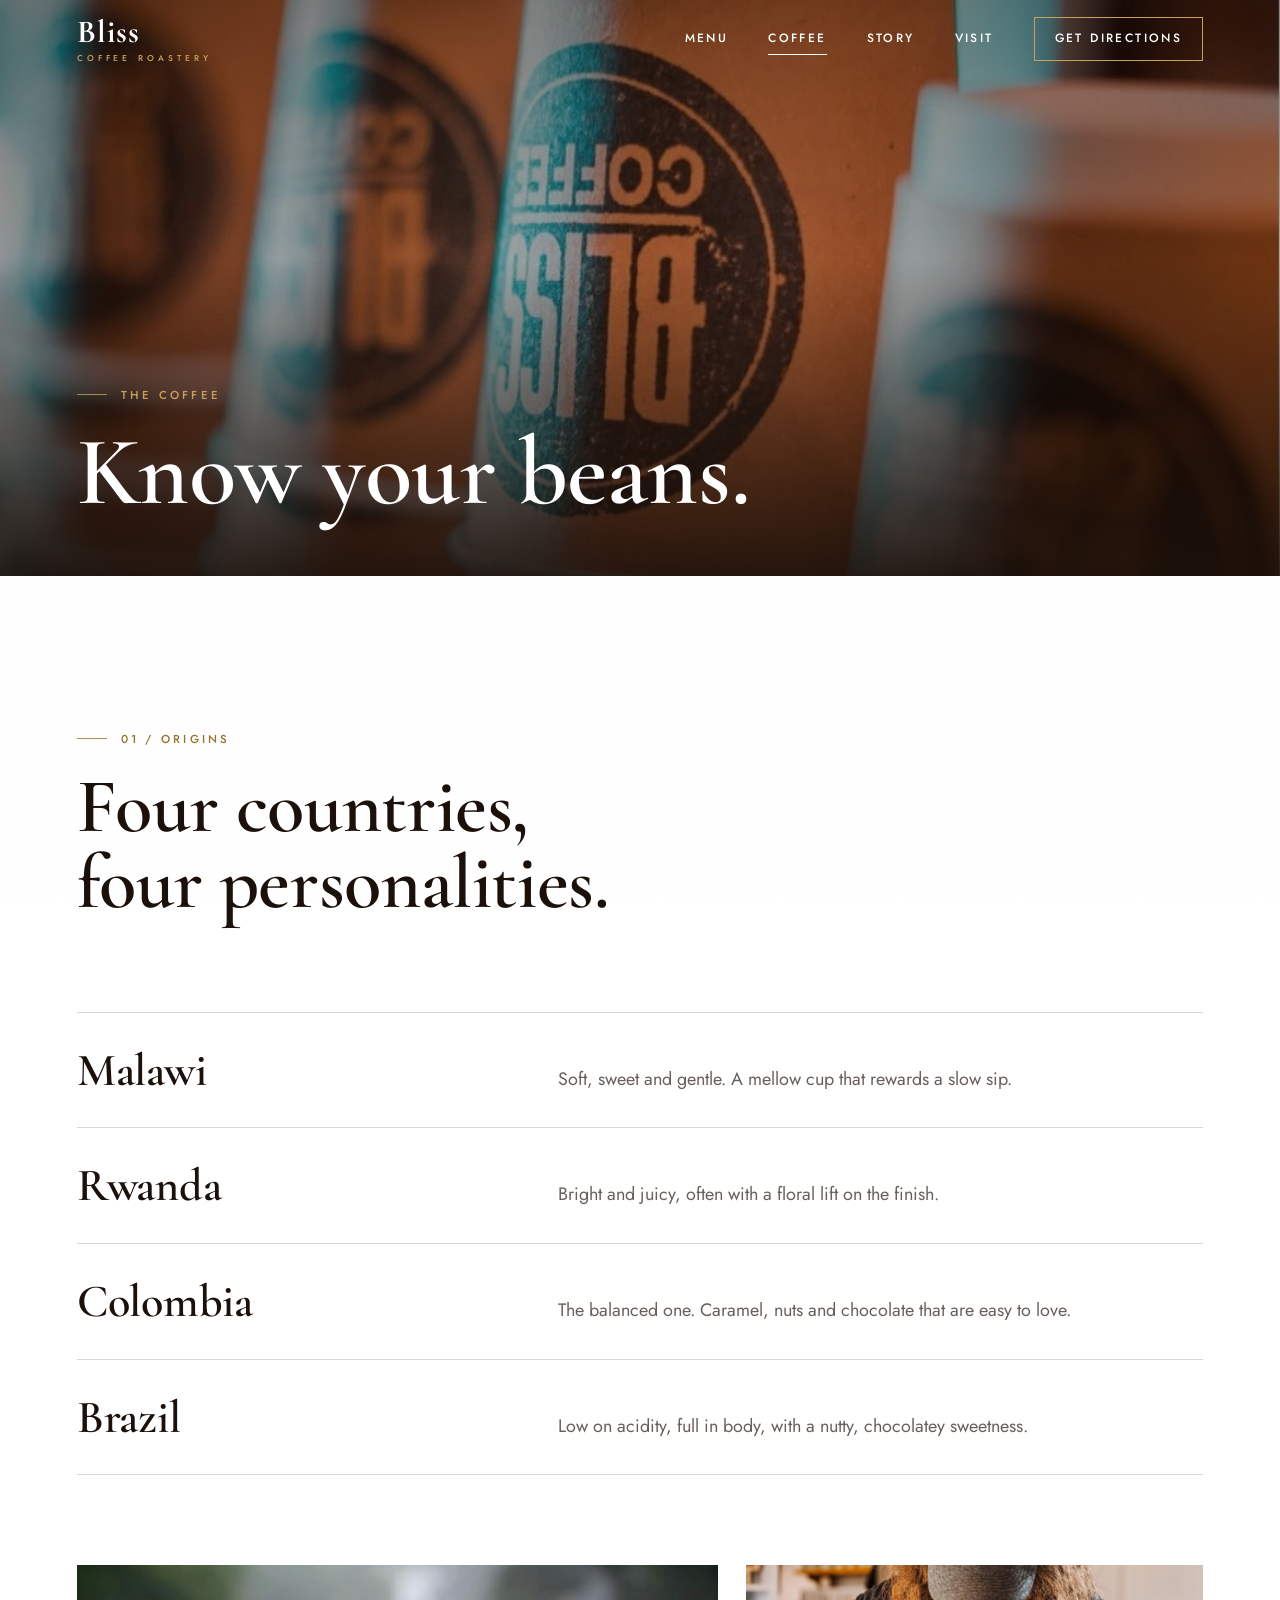
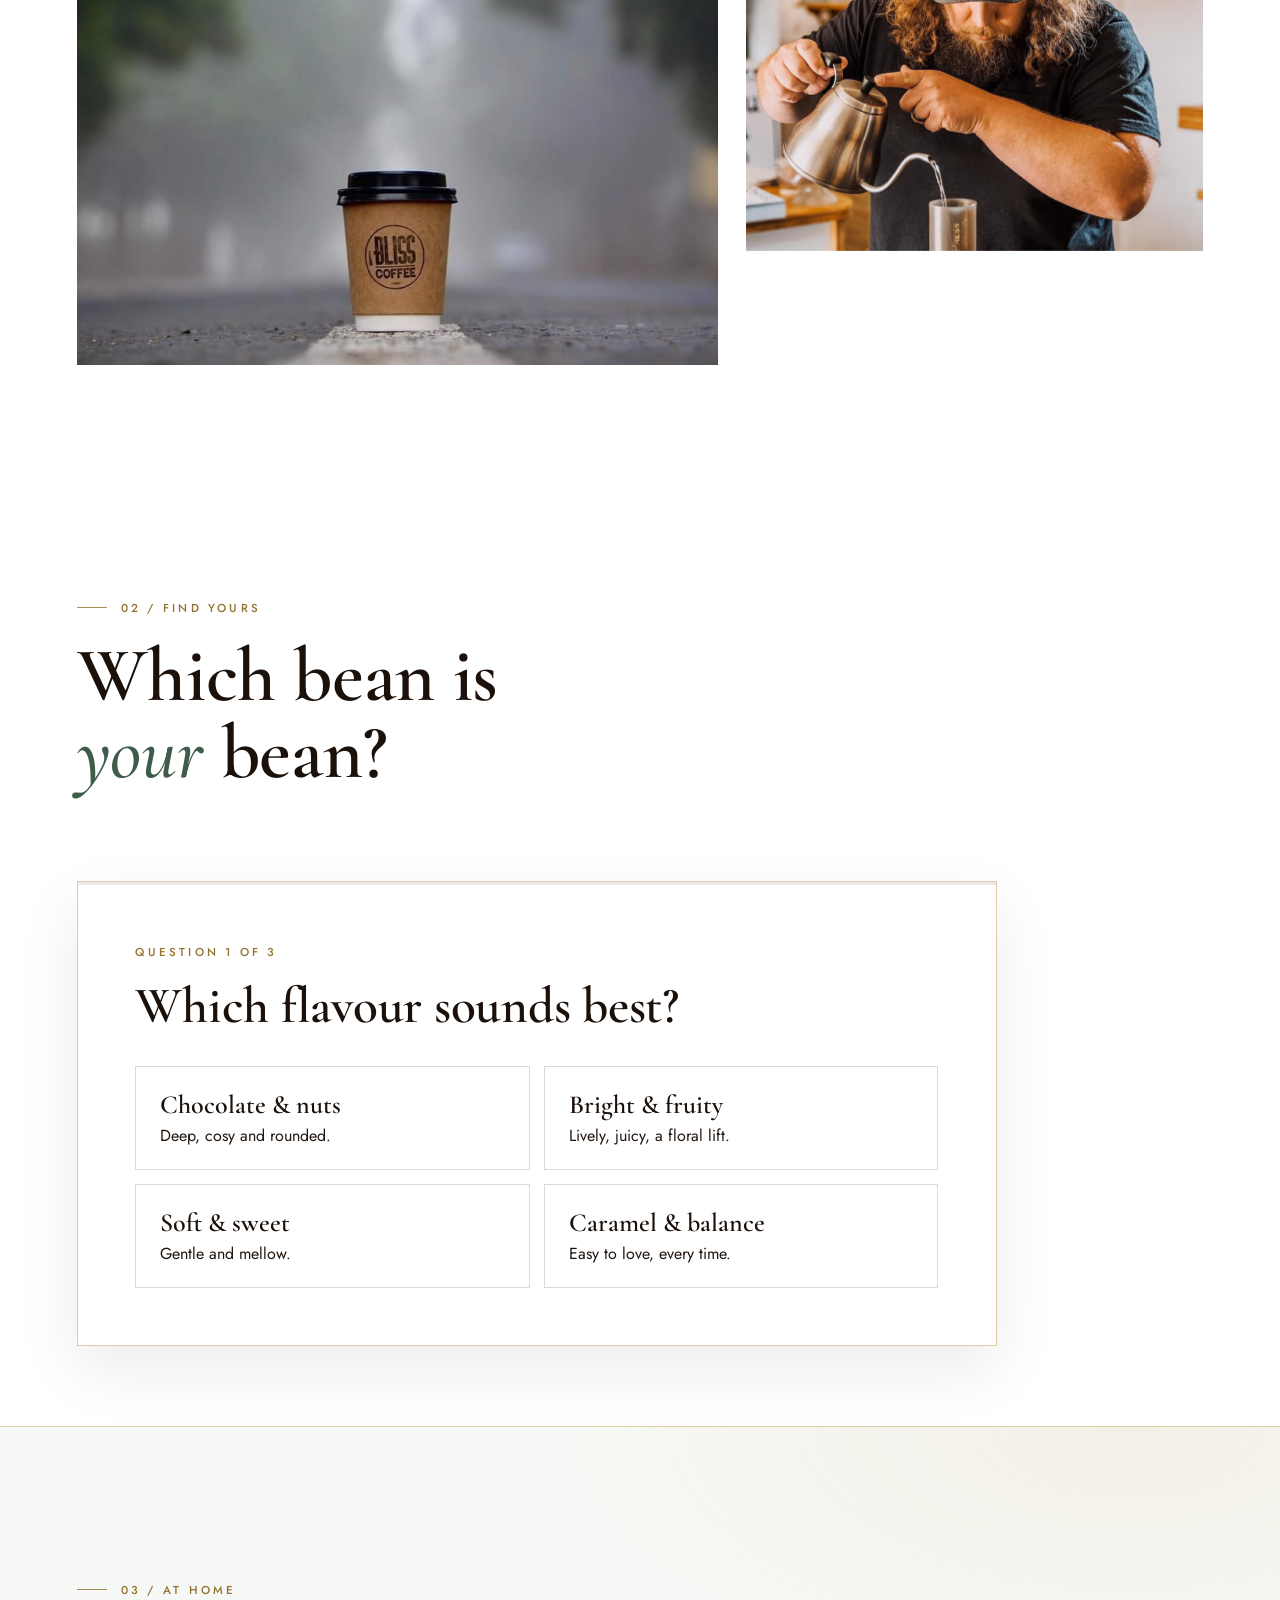
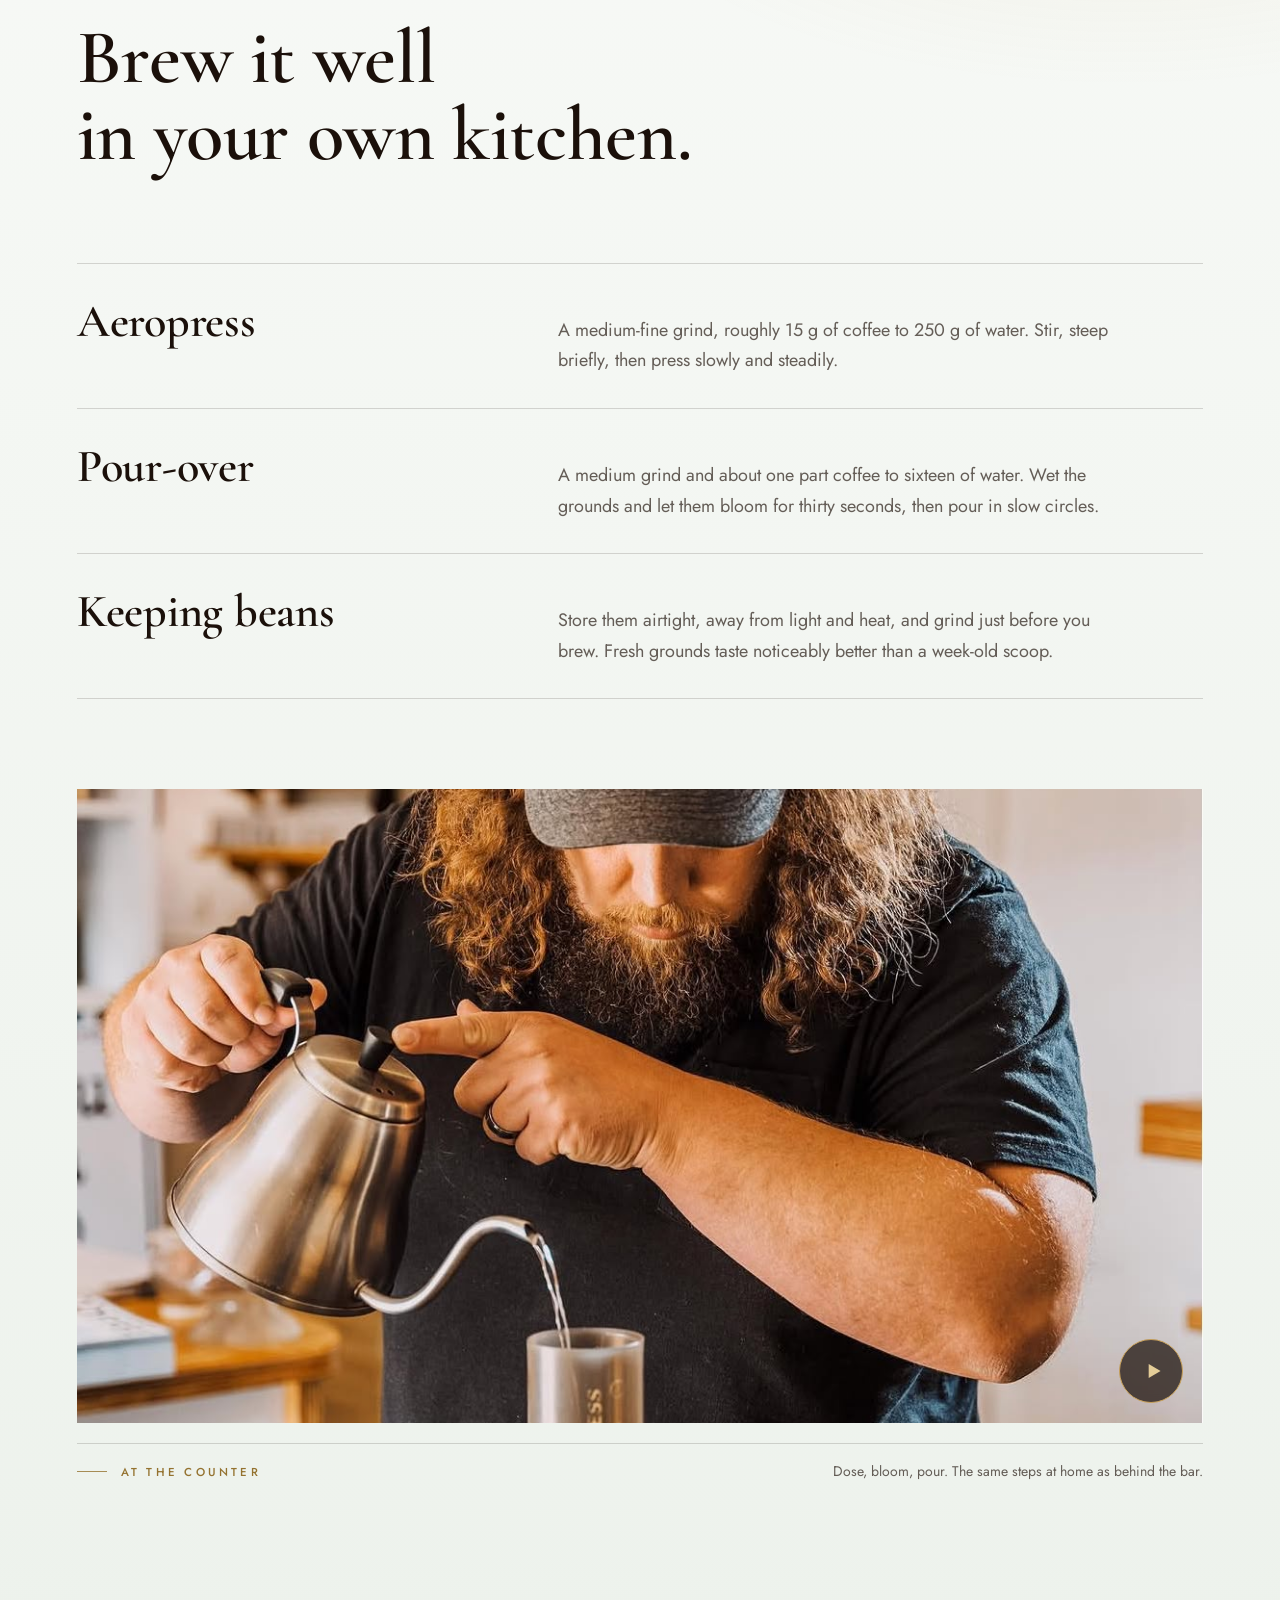
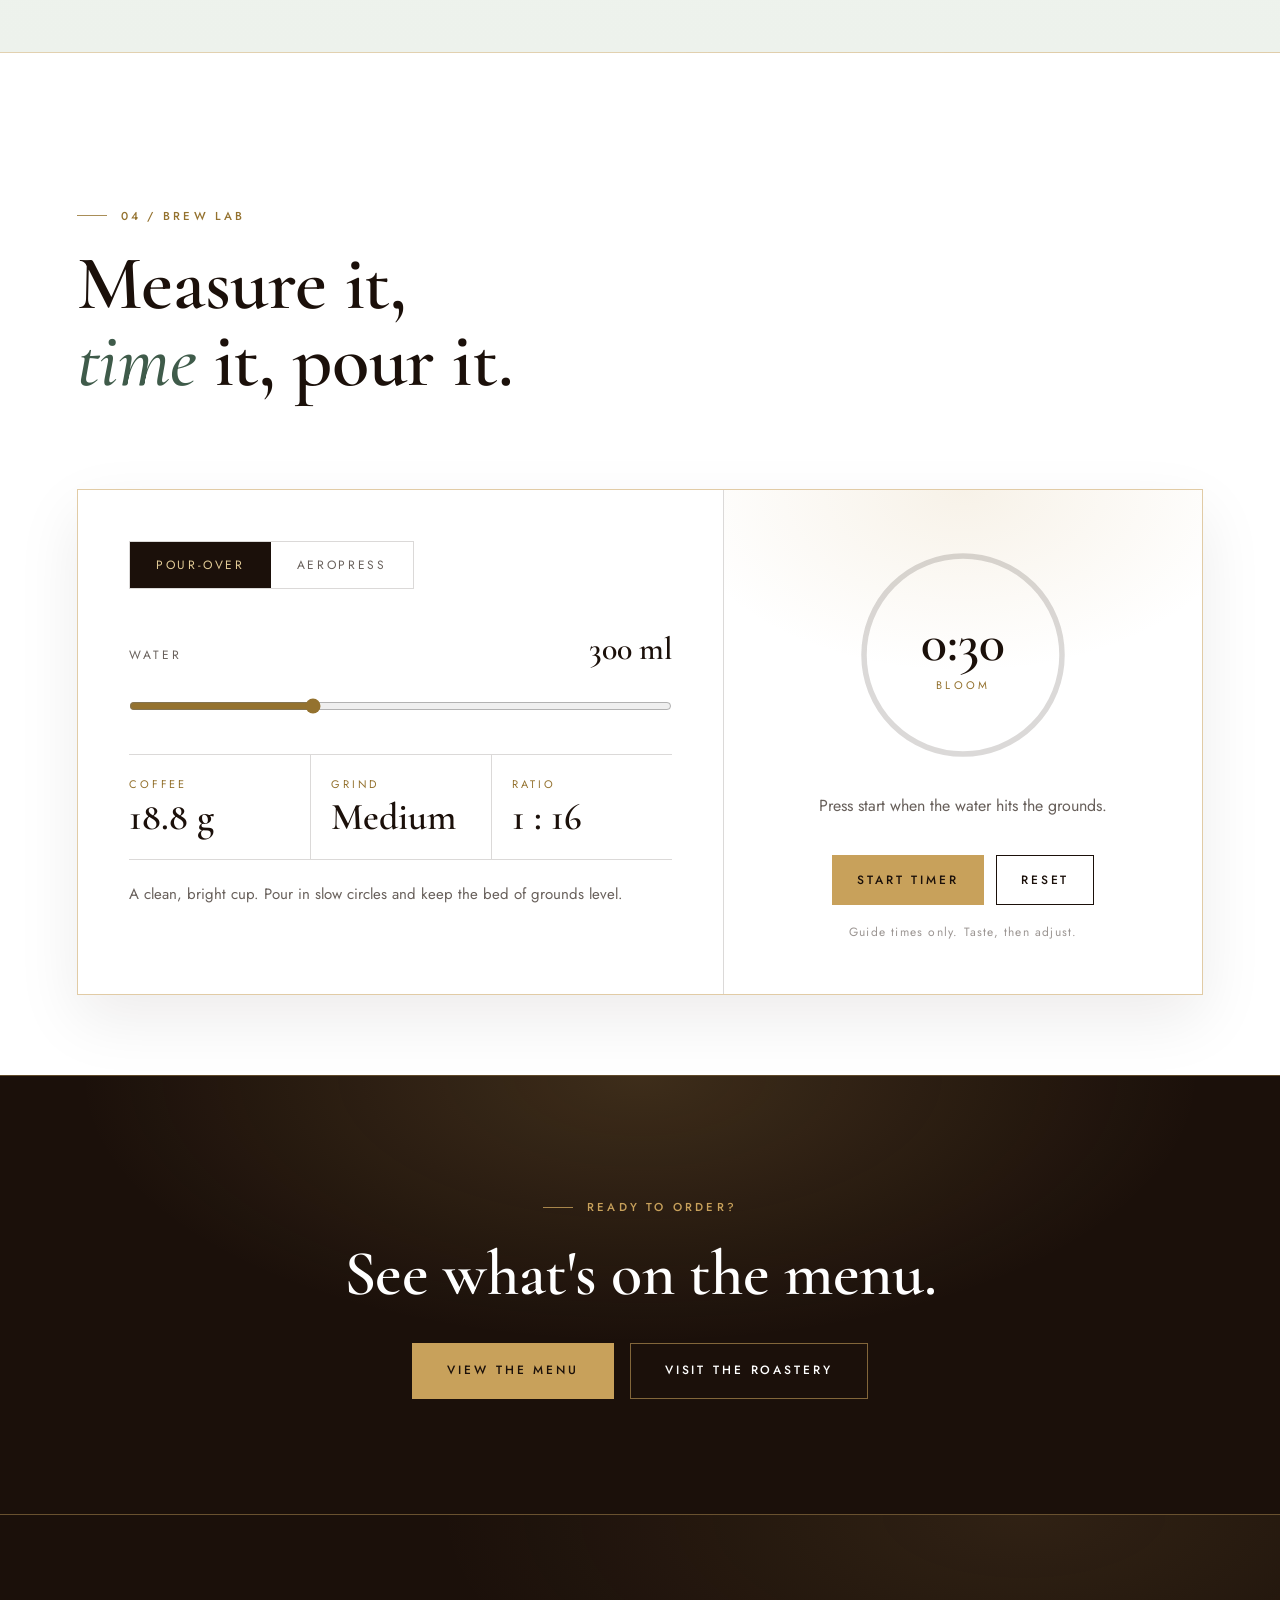
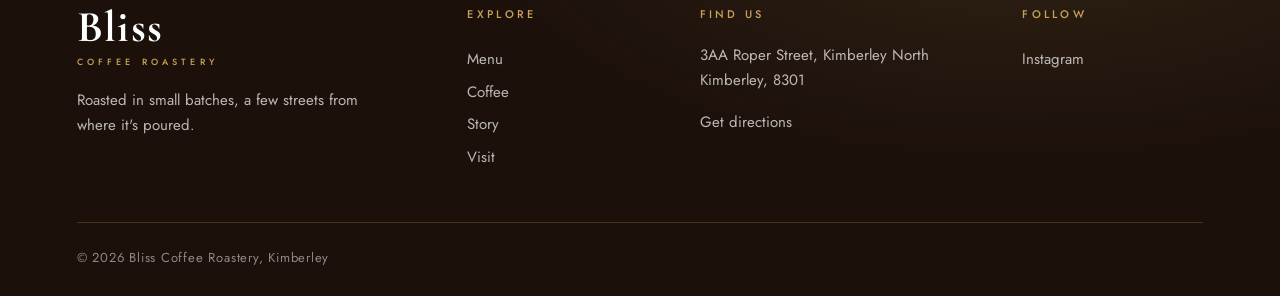
==== commit e7d62981: "Make videos reliable on phones; switch to white with sage accents Video sources now live in the HTML" ====
--- a/coffee.html
+++ b/coffee.html
@@ -10,8 +10,8 @@
 <link rel="preconnect" href="https://fonts.googleapis.com">
 <link rel="preconnect" href="https://fonts.gstatic.com" crossorigin>
 <link href="https://fonts.googleapis.com/css2?family=Cormorant+Garamond:ital,wght@0,400;0,500;0,600;0,700;1,400;1,500;1,600&family=Jost:wght@300;400;500;600&display=swap" rel="stylesheet">
-<link rel="stylesheet" href="css/style.css?v=20261029">
-<link rel="stylesheet" href="css/theme.css?v=20261029">
+<link rel="stylesheet" href="css/style.css?v=20261032">
+<link rel="stylesheet" href="css/theme.css?v=20261032">
 </head>
 <body>
 
@@ -124,7 +124,7 @@
       <div class="video-feature__frame reveal-scale">
         <video class="js-lazy-video" muted loop playsinline preload="none"
           poster="assets/images/barista-pourover.jpg"
-          data-src="assets/video/whatsapp-clip-2.mp4"></video>
+          src="assets/video/whatsapp-clip-2.mp4" data-src="assets/video/whatsapp-clip-2.mp4"></video>
       </div>
       <div class="video-feature__caption reveal">
         <p class="eyebrow">At the counter</p>
@@ -214,7 +214,7 @@
   </div>
 </footer>
 
-<script src="js/main.js?v=20261029"></script>
-<script src="js/extras.js?v=20261029"></script>
+<script src="js/main.js?v=20261032"></script>
+<script src="js/extras.js?v=20261032"></script>
 </body>
 </html>
--- a/css/style.css
+++ b/css/style.css
@@ -2,12 +2,14 @@
    Bliss Coffee Roastery, design tokens
 --------------------------------------------------- */
 :root {
-  --cream:        #F6EFE2;
-  --cream-deep:   #ECDFC6;
+  --cream:        #FFFFFF;
+  --cream-deep:   #F2F6F1;
   --espresso:     #1B100A;
   --espresso-90:  #26170F;
   --mahogany:     #3B2316;
   --coffee:       #6A4126;
+  --sage:         #3F5B4A;
+  --sage-soft:    #DCE6DC;
   --brass:        #C8A15B;
   --brass-soft:   #E4CD98;
   --brass-deep:   #94722F;
@@ -17,7 +19,7 @@
   --ink-40:       rgba(33, 21, 14, 0.45);
   --line:         rgba(33, 21, 14, 0.16);
   --line-soft:    rgba(33, 21, 14, 0.09);
-  --paper:        #FBF7EE;
+  --paper:        #FFFFFF;
 
   --serif: 'Cormorant Garamond', 'Iowan Old Style', 'Georgia', serif;
   --sans: 'Jost', 'Helvetica Neue', Arial, sans-serif;
@@ -149,7 +151,7 @@
   border-bottom: 1px solid transparent;
 }
 .nav.is-scrolled {
-  background: rgba(246, 239, 226, 0.94);
+  background: rgba(255, 255, 255, 0.94);
   backdrop-filter: blur(12px);
   border-color: rgba(200, 161, 91, 0.45);
   box-shadow: 0 8px 30px rgba(27, 16, 10, 0.06);
@@ -343,7 +345,7 @@
   max-width: 480px;
   font-size: clamp(15px, 1.5vw, 18px);
   letter-spacing: 0.04em;
-  color: rgba(244, 237, 225, 0.82);
+  color: rgba(255, 255, 255, 0.82);
   transition-delay: 0.15s;
 }
 .hero__sub::before {
@@ -586,7 +588,7 @@
   opacity: 0;
   will-change: transform, opacity;
 }
-.mocha__word--accent { color: var(--coffee); font-style: italic; }
+.mocha__word--accent { color: var(--sage); font-style: italic; }
 @media (prefers-reduced-motion: reduce) {
   .mocha { height: auto; }
   .mocha__sticky { position: relative; height: auto; padding-top: 80px; padding-bottom: 80px; }
@@ -682,7 +684,7 @@
   margin-top: 28px;
   font-size: 18px;
   line-height: 1.7;
-  color: rgba(244, 237, 225, 0.78);
+  color: rgba(255, 255, 255, 0.78);
 }
 .visit__actions {
   margin-top: 40px;
@@ -724,9 +726,9 @@
 .btn--ghost {
   background: transparent;
   color: var(--cream);
-  border-color: rgba(244, 237, 225, 0.4);
-}
-.btn--ghost:hover { border-color: var(--cream); background: rgba(244,237,225,0.08); }
+  border-color: rgba(255, 255, 255, 0.4);
+}
+.btn--ghost:hover { border-color: var(--cream); background: rgba(255, 255, 255,0.08); }
 
 /* ---------------------------------------------------
    Page banner, static header for the secondary pages
@@ -880,8 +882,8 @@
 --------------------------------------------------- */
 .footer {
   background: var(--espresso);
-  color: rgba(244, 237, 225, 0.6);
-  border-top: 1px solid rgba(244, 237, 225, 0.1);
+  color: rgba(255, 255, 255, 0.6);
+  border-top: 1px solid rgba(255, 255, 255, 0.1);
 }
 .footer__inner {
   max-width: 1440px;
--- a/css/theme.css
+++ b/css/theme.css
@@ -13,7 +13,7 @@
 .nav__inner { padding-top: 16px; padding-bottom: 16px; }
 
 /* ---------- Headings with an italic accent word ---------- */
-h1 em, h2 em { font-style: italic; font-weight: 500; color: var(--coffee); }
+h1 em, h2 em { font-style: italic; font-weight: 500; color: var(--sage); }
 .cta-band h2 em, .visit h2 em, .page-banner h1 em { color: var(--brass-soft); }
 
 /* ---------- Larger serif sizes (Cormorant runs small) ---------- */
@@ -32,7 +32,7 @@
 /* ---------- Statement ---------- */
 .ornament { display: block; margin: 0 auto 36px; color: var(--brass-deep); }
 .statement { text-align: center; }
-.statement .reveal-word:nth-child(5n+2) { font-style: italic; color: var(--coffee); }
+.statement .reveal-word:nth-child(5n+2) { font-style: italic; color: var(--sage); }
 
 /* ---------- Ticker band ---------- */
 .ticker {
@@ -65,12 +65,12 @@
 /* ---------- Richer alt sections ---------- */
 .section--alt {
   background:
-    radial-gradient(900px 420px at 88% 0%, rgba(200, 161, 91, 0.16), transparent 62%),
-    linear-gradient(180deg, #EFE3CB 0%, #E9DAC0 100%);
+    radial-gradient(900px 420px at 88% 0%, rgba(200, 161, 91, 0.10), transparent 62%),
+    linear-gradient(180deg, #F7F9F6 0%, #EDF2EC 100%);
   border-top: 1px solid rgba(200, 161, 91, 0.45);
   border-bottom: 1px solid rgba(200, 161, 91, 0.45);
 }
-.mocha { background: linear-gradient(180deg, #E9DAC0 0%, #E2D0B0 100%); }
+.mocha { background: linear-gradient(180deg, #EDF2EC 0%, #E3EBE2 100%); }
 
 /* ---------- Framed imagery with a refined hover ---------- */
 .split__media, .media-row__item, .gallery__item, .menu-grid__media { position: relative; }
@@ -78,7 +78,7 @@
   content: '';
   position: absolute;
   inset: 14px;
-  border: 1px solid rgba(246, 239, 226, 0.7);
+  border: 1px solid rgba(255, 255, 255, 0.7);
   opacity: 0;
   transform: scale(1.03);
   transition: opacity 0.5s var(--ease), transform 0.6s var(--ease);
@@ -164,7 +164,7 @@
     radial-gradient(900px 400px at 80% 0%, rgba(200, 161, 91, 0.12), transparent 65%),
     var(--espresso);
   border-top: 1px solid rgba(200, 161, 91, 0.45);
-  color: rgba(246, 239, 226, 0.7);
+  color: rgba(255, 255, 255, 0.7);
 }
 .footer__inner { display: block; max-width: 1440px; padding: clamp(56px, 7vw, 96px) var(--edge) 28px; }
 .footer__top {
@@ -210,7 +210,7 @@
   padding-top: 24px;
   font-size: 13px;
   letter-spacing: 0.06em;
-  color: rgba(246, 239, 226, 0.5);
+  color: rgba(255, 255, 255, 0.5);
 }
 
 /* ---------- Scroll progress + back to top ---------- */
@@ -281,7 +281,7 @@
   font-family: var(--serif);
   font-style: italic;
   font-size: clamp(18px, 2vw, 24px);
-  color: rgba(246, 239, 226, 0.85);
+  color: rgba(255, 255, 255, 0.85);
 }
 .lightbox__count {
   position: absolute;
@@ -334,7 +334,7 @@
   position: sticky;
   top: var(--nav-h);
   z-index: 90;
-  background: rgba(246, 239, 226, 0.95);
+  background: rgba(255, 255, 255, 0.95);
   backdrop-filter: blur(10px);
   border-bottom: 1px solid rgba(200, 161, 91, 0.45);
 }
@@ -379,7 +379,7 @@
   z-index: 3;
   width: 44px; height: 44px;
   border-radius: 50%;
-  border: 1px solid rgba(246, 239, 226, 0.75);
+  border: 1px solid rgba(255, 255, 255, 0.75);
   background: rgba(27, 16, 10, 0.5);
   backdrop-filter: blur(4px);
   color: var(--cream);
@@ -502,7 +502,7 @@
 }
 .quiz__opt strong { display: block; font-family: var(--serif); font-size: 26px; font-weight: 600; color: var(--espresso); margin-bottom: 4px; }
 .quiz__opt:hover { border-color: var(--brass); background: rgba(200, 161, 91, 0.12); transform: translateY(-3px); }
-.quiz__result-name { font-size: clamp(54px, 8vw, 112px); line-height: 0.95; font-style: italic; font-weight: 500; color: var(--coffee); margin: 6px 0 16px; }
+.quiz__result-name { font-size: clamp(54px, 8vw, 112px); line-height: 0.95; font-style: italic; font-weight: 500; color: var(--sage); margin: 6px 0 16px; }
 .quiz__result p { max-width: 560px; color: var(--ink-60); font-size: 18px; margin-bottom: 14px; }
 .quiz__result .quiz__tip { color: var(--ink); }
 .quiz__actions { display: flex; gap: 14px; flex-wrap: wrap; margin-top: 26px; }
@@ -594,7 +594,7 @@
   content: '';
   position: absolute;
   inset: 14px;
-  border: 1px solid rgba(246, 239, 226, 0.7);
+  border: 1px solid rgba(255, 255, 255, 0.7);
   opacity: 0;
   transition: opacity 0.5s var(--ease);
   pointer-events: none;
@@ -602,3 +602,30 @@
 .feed__item:hover::after { opacity: 1; }
 .feed__cta { margin-top: clamp(32px, 4vw, 56px); text-align: center; }
 .section--feed { border-bottom: none; }
+
+/* Crisper on pure white */
+.grain { opacity: 0.018; }
+
+/* ---------- Tap-to-play fallback (shown only if a phone blocks autoplay) ---------- */
+.video-tap {
+  position: absolute;
+  right: 20px;
+  bottom: 20px;
+  z-index: 6;
+  width: 64px;
+  height: 64px;
+  border-radius: 50%;
+  border: 1px solid var(--brass);
+  background: rgba(27, 16, 10, 0.72);
+  backdrop-filter: blur(4px);
+  color: var(--brass-soft);
+  display: grid;
+  place-items: center;
+  cursor: pointer;
+  padding: 0;
+  animation: tapIn 0.5s var(--ease) both;
+}
+.video-tap svg { width: 26px; height: 26px; fill: currentColor; margin-left: 3px; }
+.video-tap:hover { background: var(--brass); color: var(--espresso); }
+@keyframes tapIn { from { opacity: 0; transform: scale(0.8); } to { opacity: 1; transform: none; } }
+.video-feature__frame, .menu-intro__frame, .mocha__frame { position: relative; }
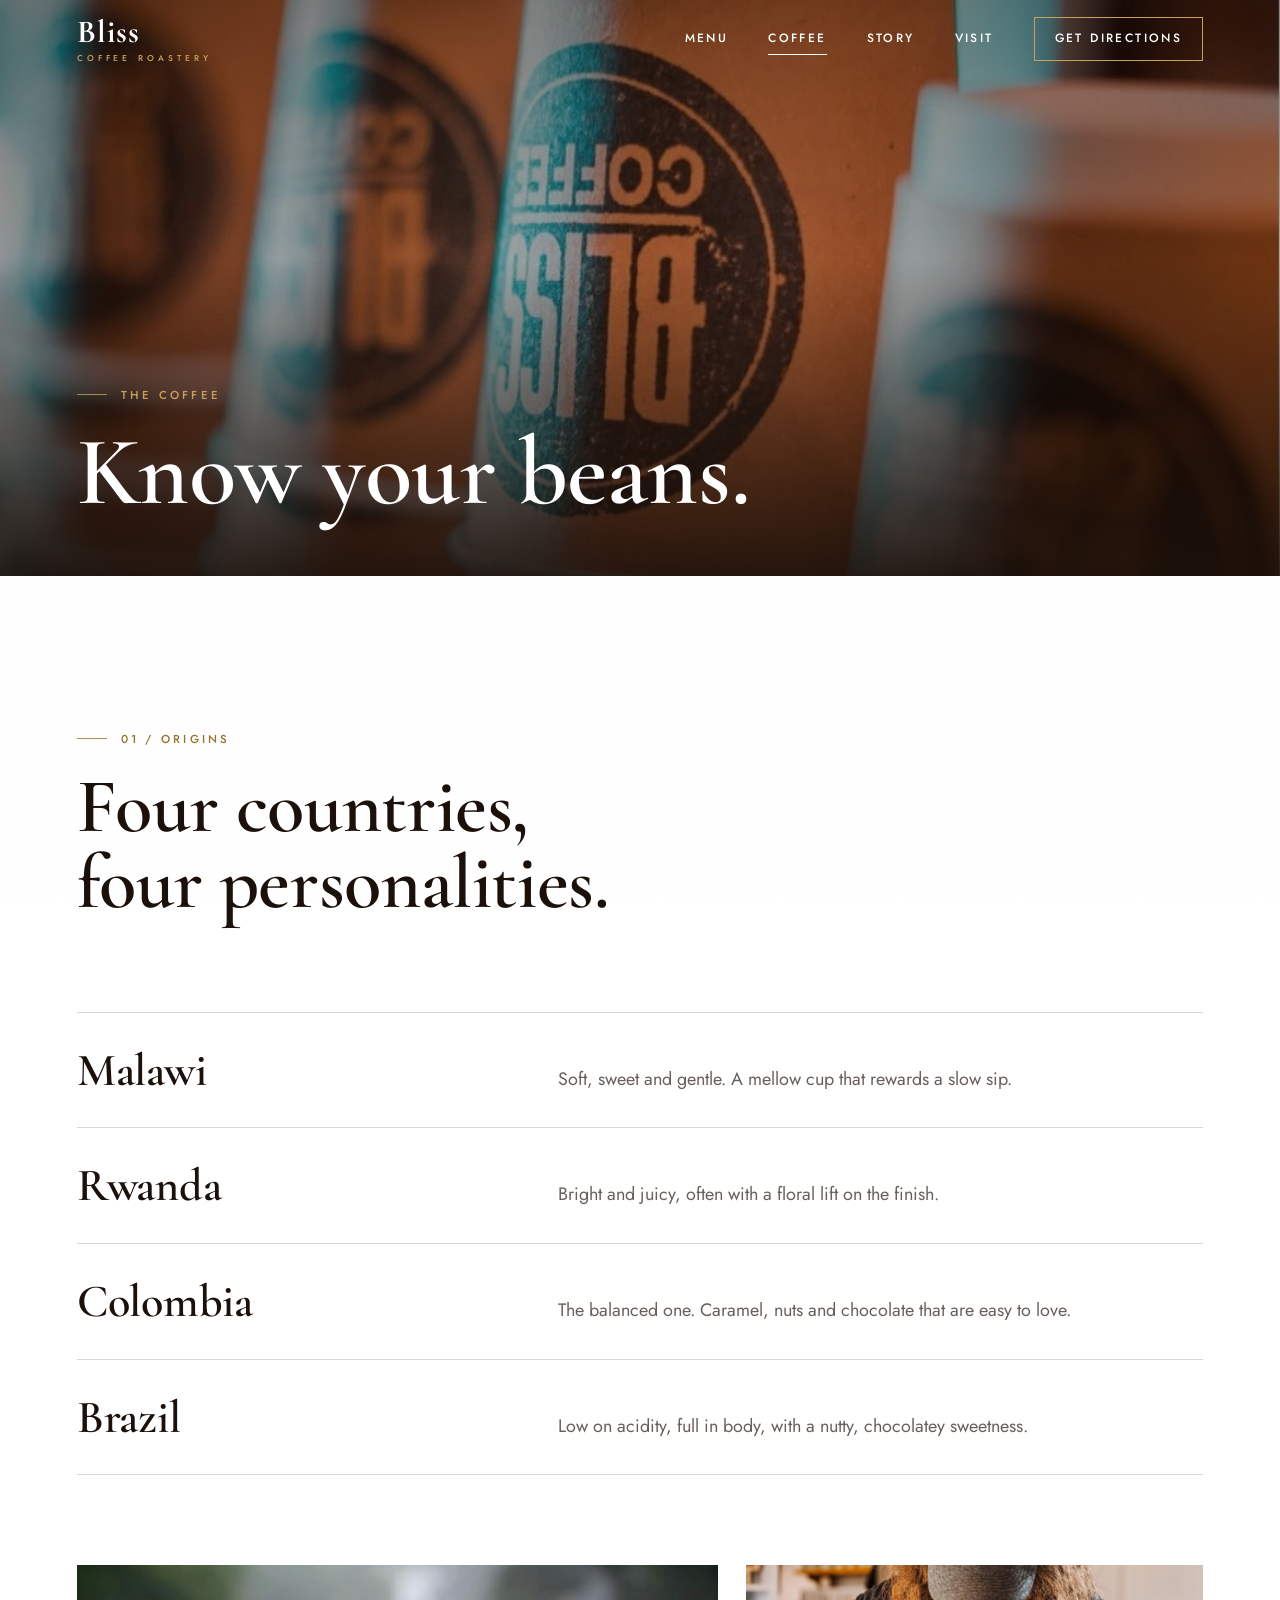
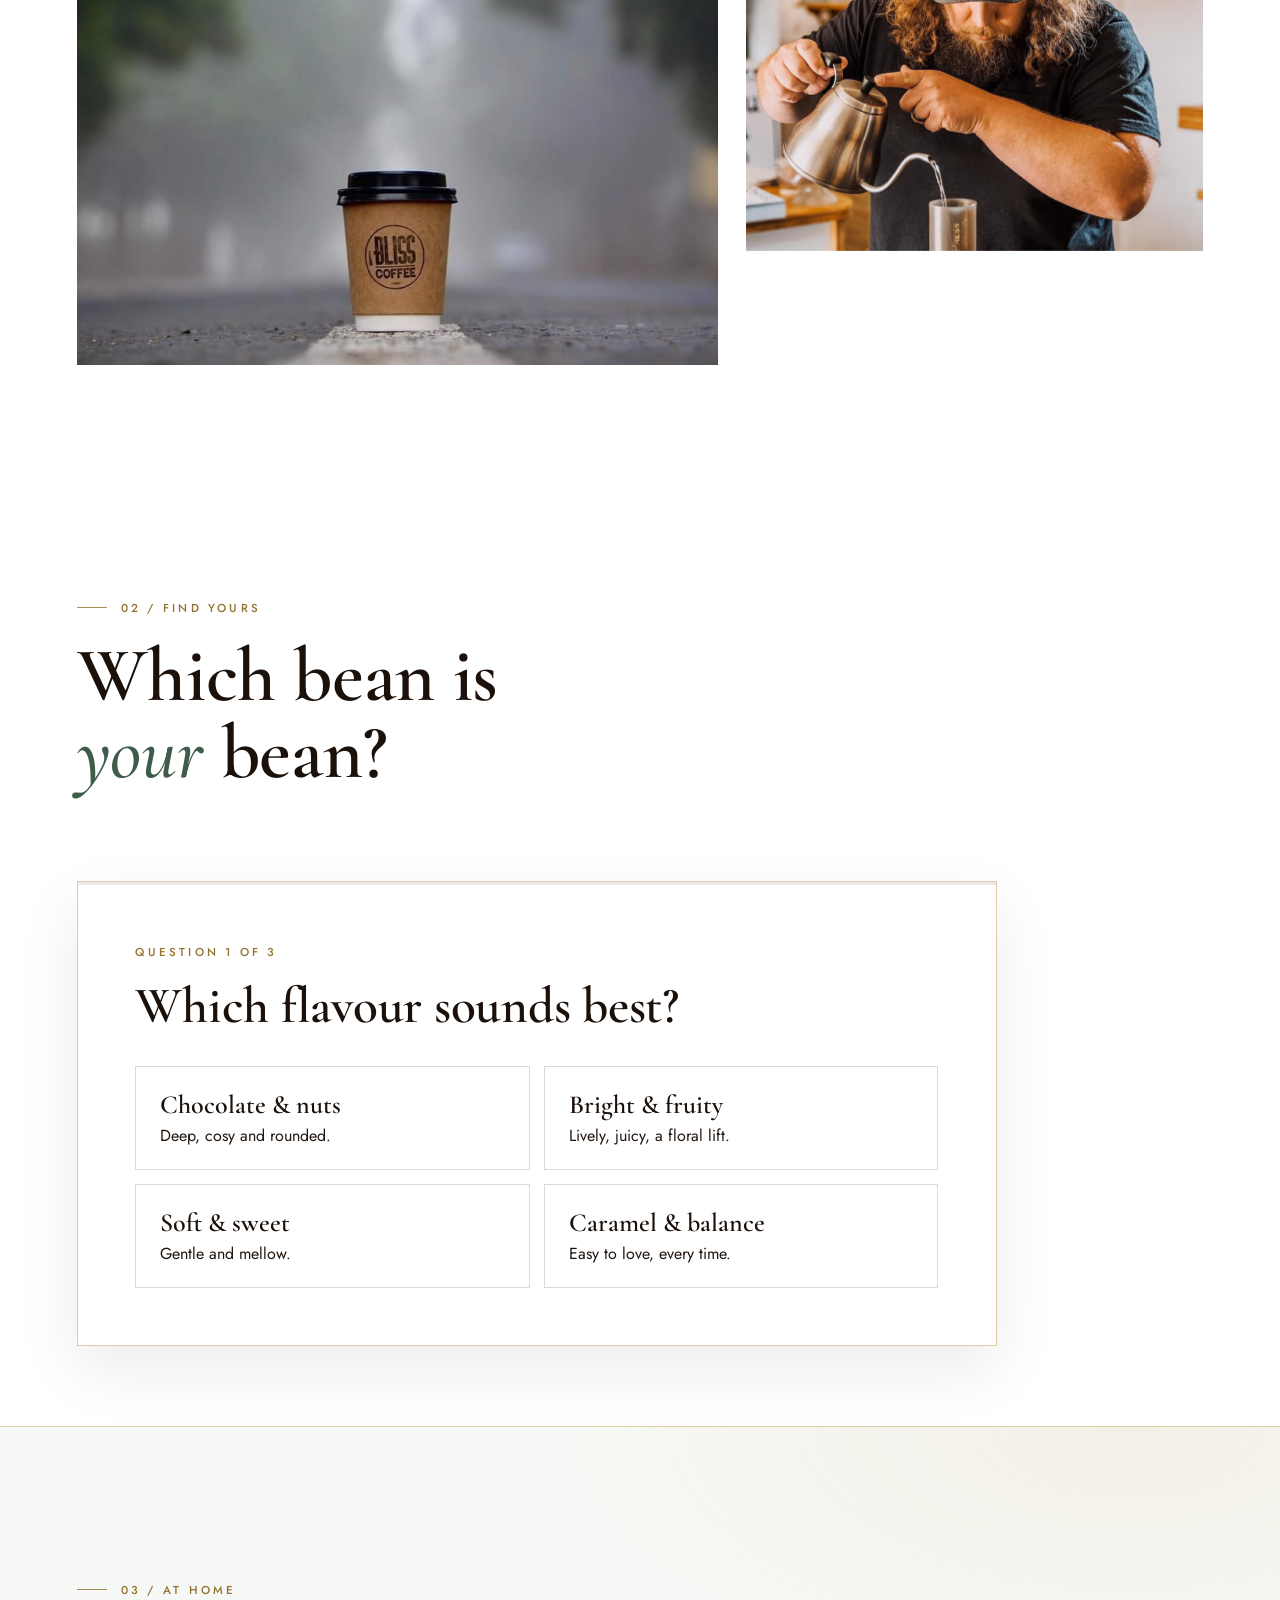
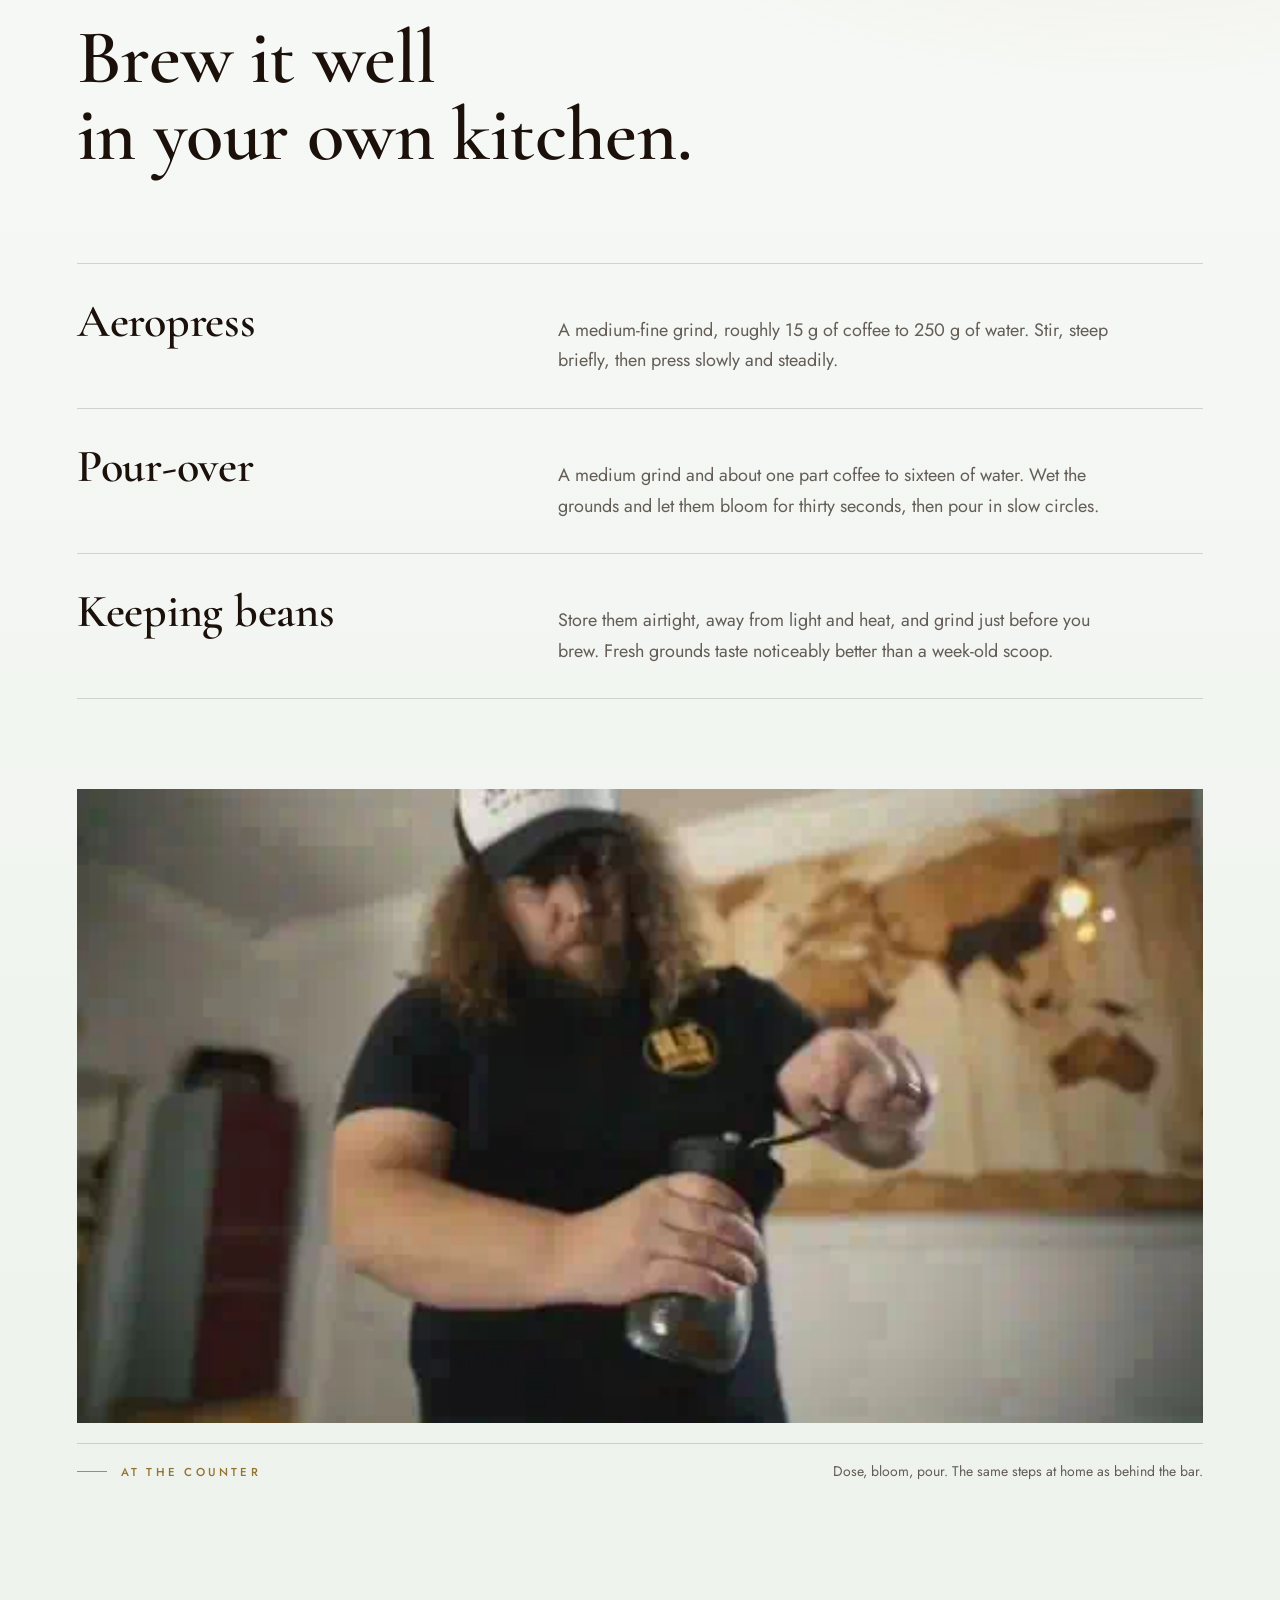
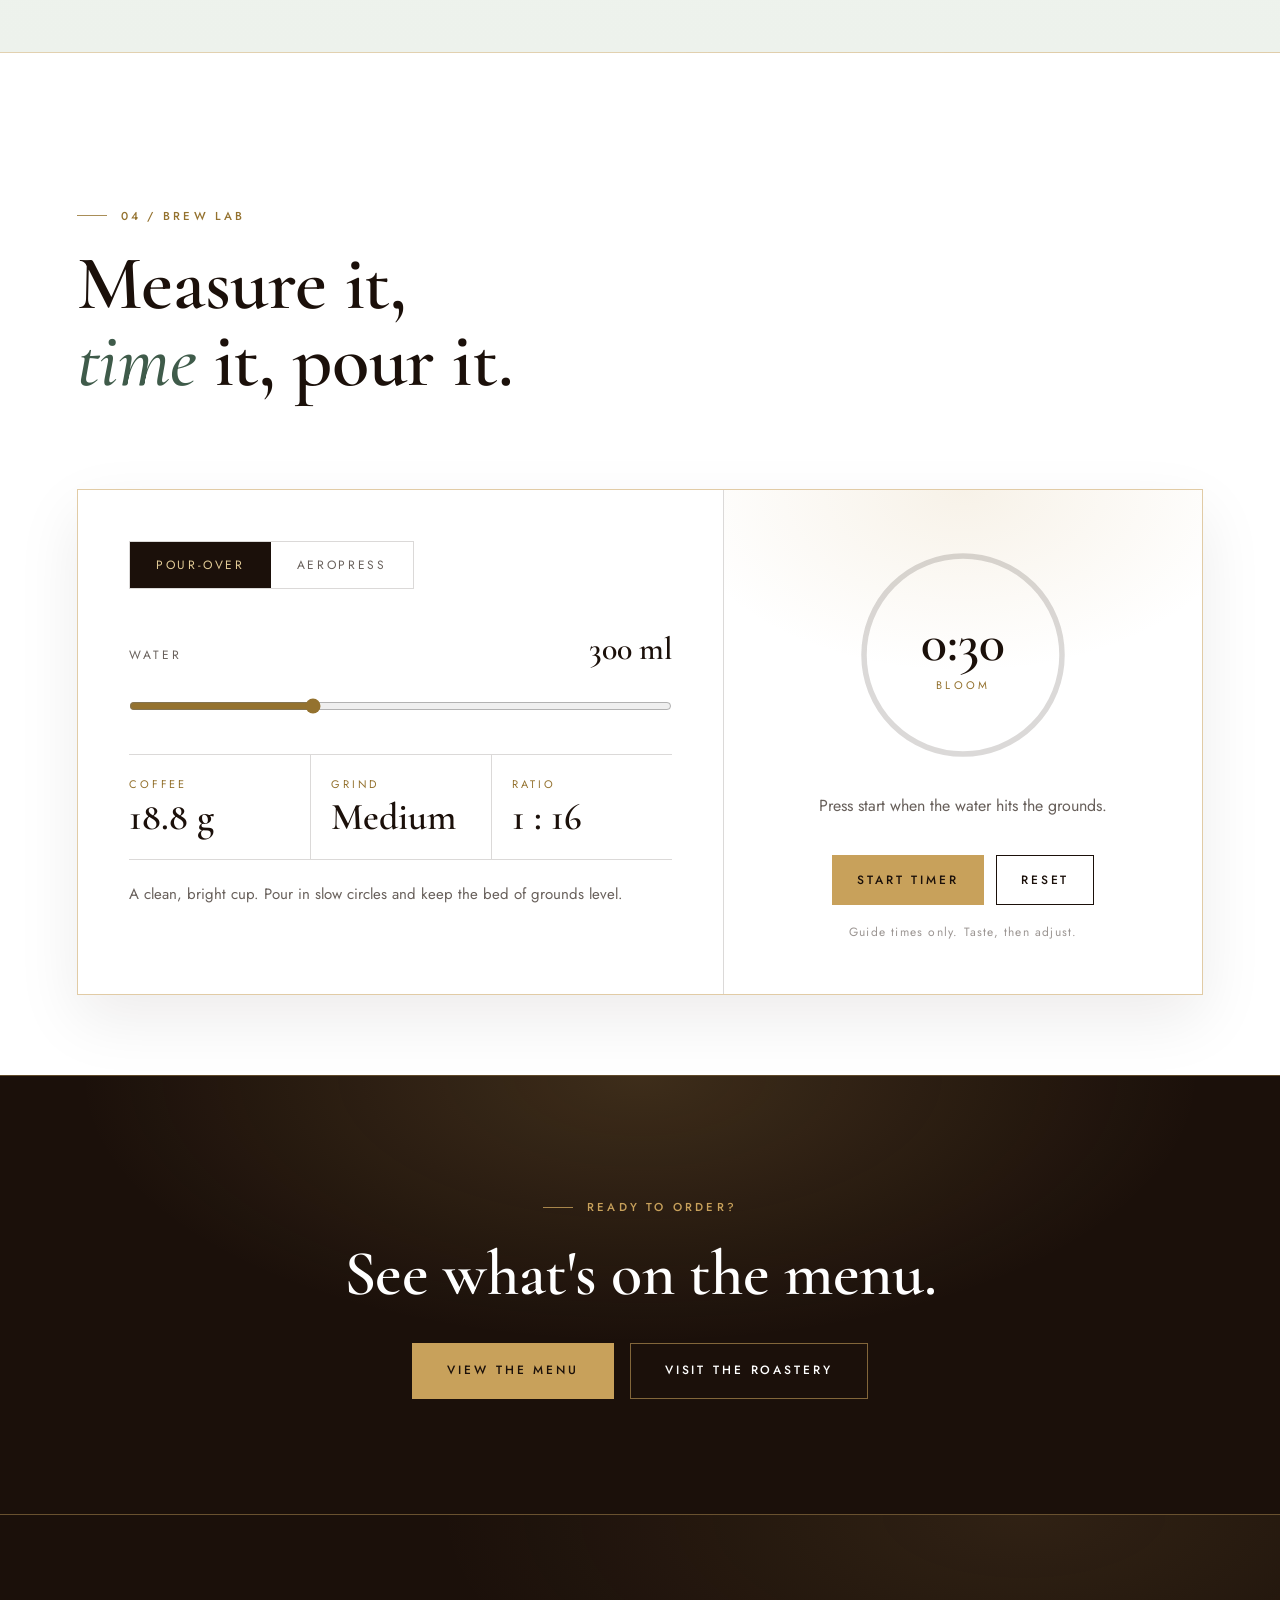
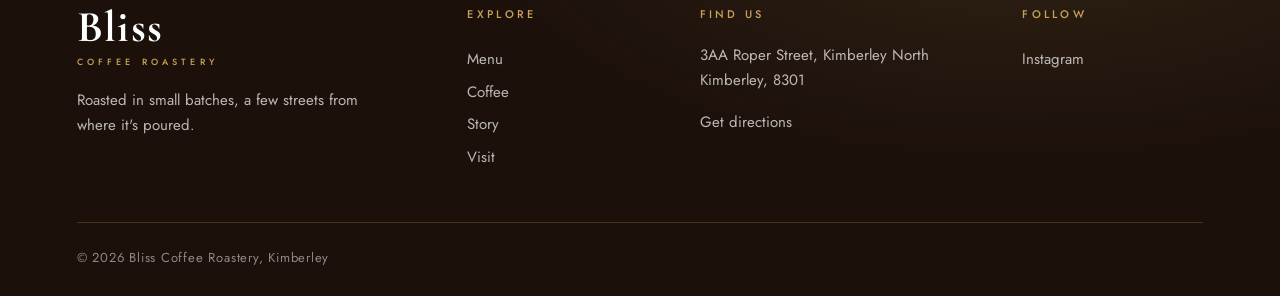
==== commit d02cf491: "Replace play buttons with animated fallbacks for blocked autoplay Phones that block video autoplay (" ====
--- a/coffee.html
+++ b/coffee.html
@@ -10,8 +10,8 @@
 <link rel="preconnect" href="https://fonts.googleapis.com">
 <link rel="preconnect" href="https://fonts.gstatic.com" crossorigin>
 <link href="https://fonts.googleapis.com/css2?family=Cormorant+Garamond:ital,wght@0,400;0,500;0,600;0,700;1,400;1,500;1,600&family=Jost:wght@300;400;500;600&display=swap" rel="stylesheet">
-<link rel="stylesheet" href="css/style.css?v=20261032">
-<link rel="stylesheet" href="css/theme.css?v=20261032">
+<link rel="stylesheet" href="css/style.css?v=20261034">
+<link rel="stylesheet" href="css/theme.css?v=20261034">
 </head>
 <body>
 
@@ -124,7 +124,7 @@
       <div class="video-feature__frame reveal-scale">
         <video class="js-lazy-video" muted loop playsinline preload="none"
           poster="assets/images/barista-pourover.jpg"
-          src="assets/video/whatsapp-clip-2.mp4" data-src="assets/video/whatsapp-clip-2.mp4"></video>
+          src="assets/video/whatsapp-clip-2.mp4" data-src="assets/video/whatsapp-clip-2.mp4" data-fallback="assets/video/whatsapp-clip-2.webp"></video>
       </div>
       <div class="video-feature__caption reveal">
         <p class="eyebrow">At the counter</p>
@@ -214,7 +214,7 @@
   </div>
 </footer>
 
-<script src="js/main.js?v=20261032"></script>
-<script src="js/extras.js?v=20261032"></script>
+<script src="js/main.js?v=20261034"></script>
+<script src="js/extras.js?v=20261034"></script>
 </body>
 </html>
--- a/css/theme.css
+++ b/css/theme.css
@@ -606,26 +606,8 @@
 /* Crisper on pure white */
 .grain { opacity: 0.018; }
 
-/* ---------- Tap-to-play fallback (shown only if a phone blocks autoplay) ---------- */
-.video-tap {
-  position: absolute;
-  right: 20px;
-  bottom: 20px;
-  z-index: 6;
-  width: 64px;
-  height: 64px;
-  border-radius: 50%;
-  border: 1px solid var(--brass);
-  background: rgba(27, 16, 10, 0.72);
-  backdrop-filter: blur(4px);
-  color: var(--brass-soft);
-  display: grid;
-  place-items: center;
-  cursor: pointer;
-  padding: 0;
-  animation: tapIn 0.5s var(--ease) both;
-}
-.video-tap svg { width: 26px; height: 26px; fill: currentColor; margin-left: 3px; }
-.video-tap:hover { background: var(--brass); color: var(--espresso); }
-@keyframes tapIn { from { opacity: 0; transform: scale(0.8); } to { opacity: 1; transform: none; } }
+/* ---------- Animated-picture fallback (only when a phone blocks video autoplay) ---------- */
+.video-fallback { position: absolute; inset: 0; }
+.menu-intro__frame img.video-fallback,
+.video-feature__frame img.video-fallback { width: 100%; height: 100%; object-fit: cover; }
 .video-feature__frame, .menu-intro__frame, .mocha__frame { position: relative; }
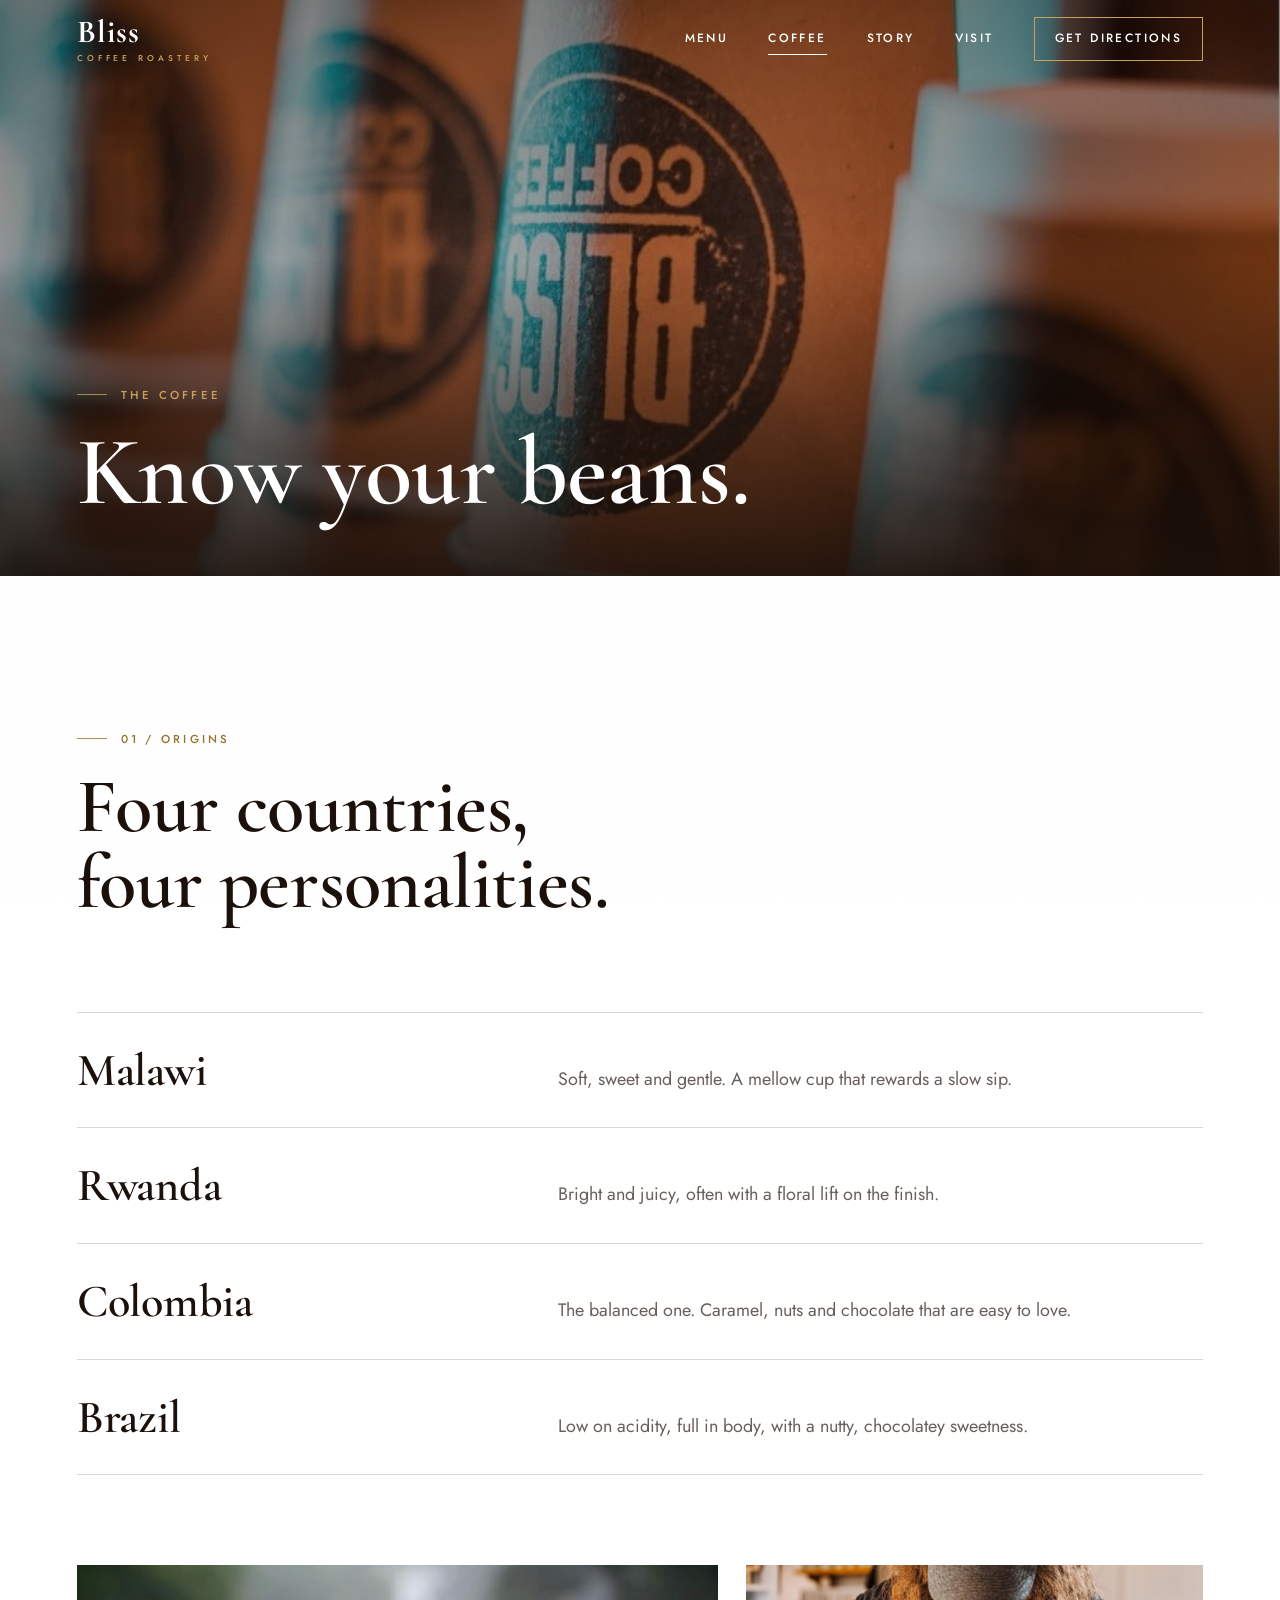
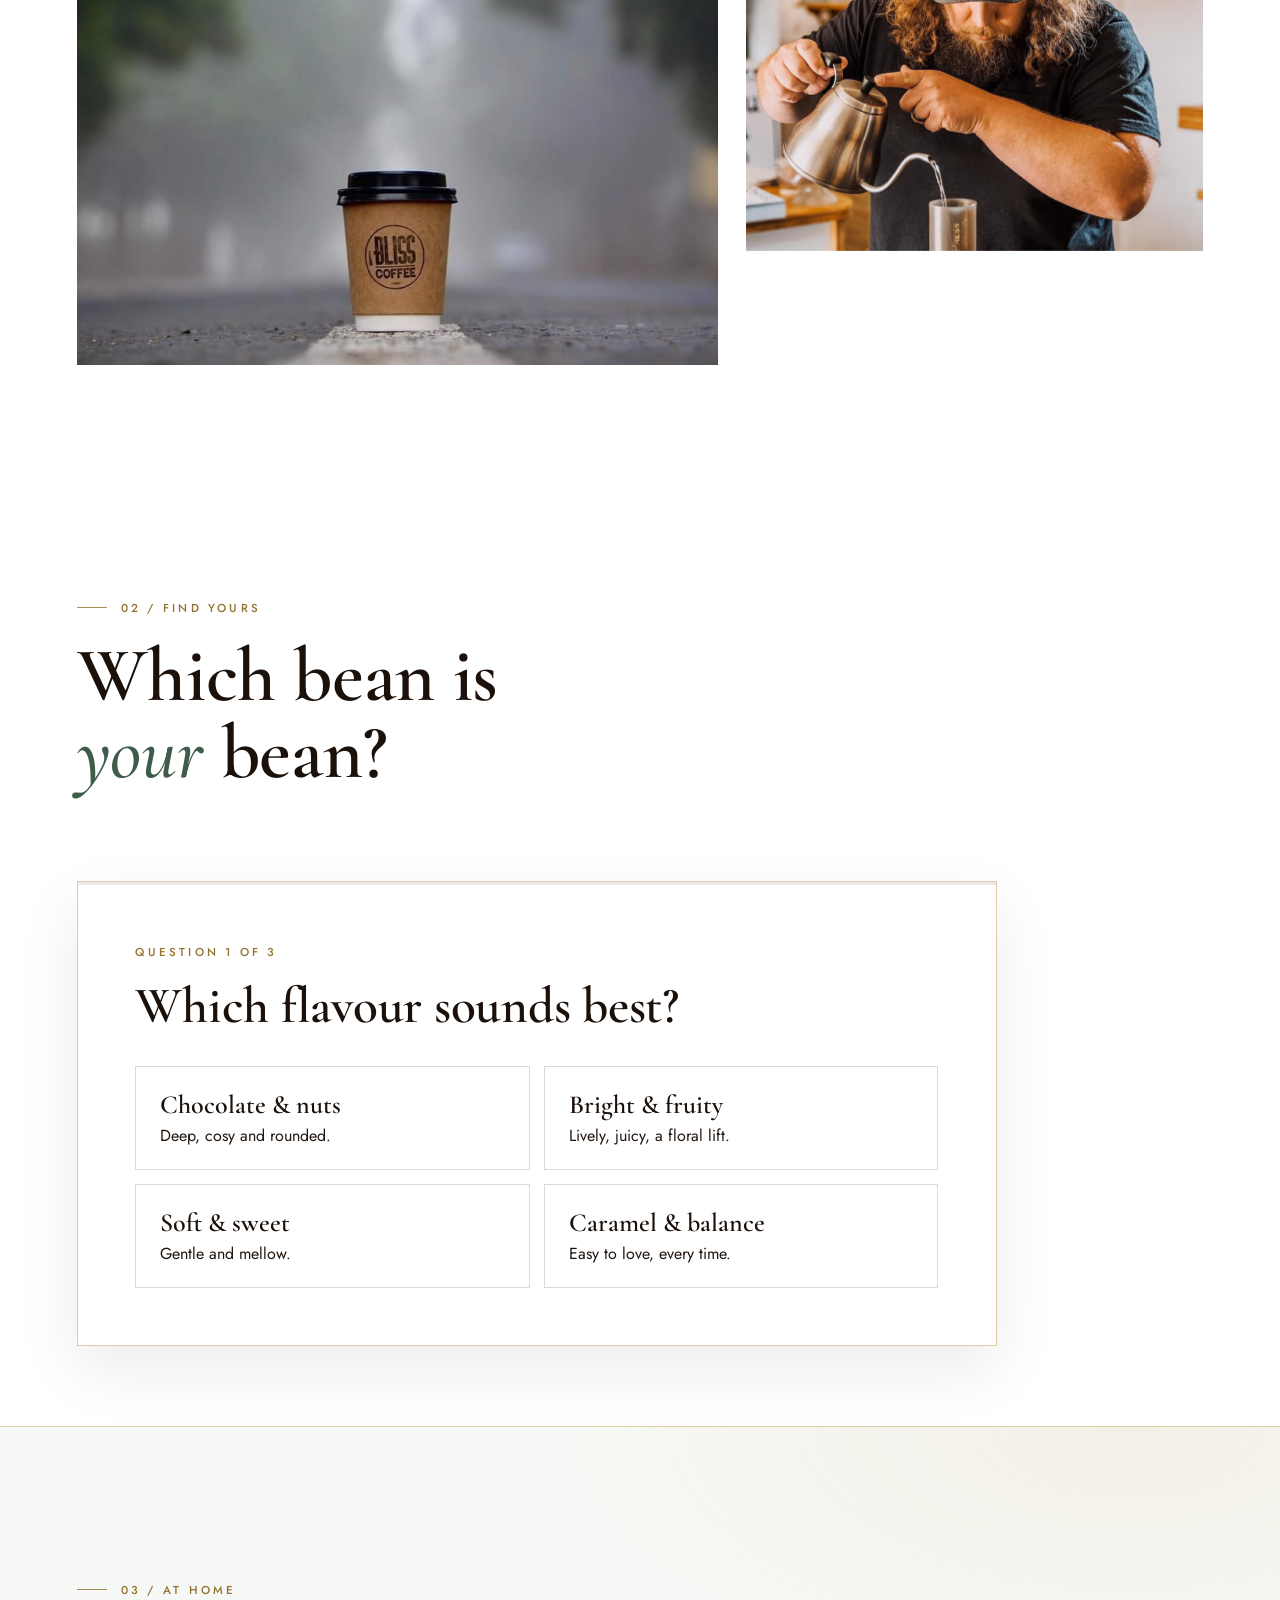
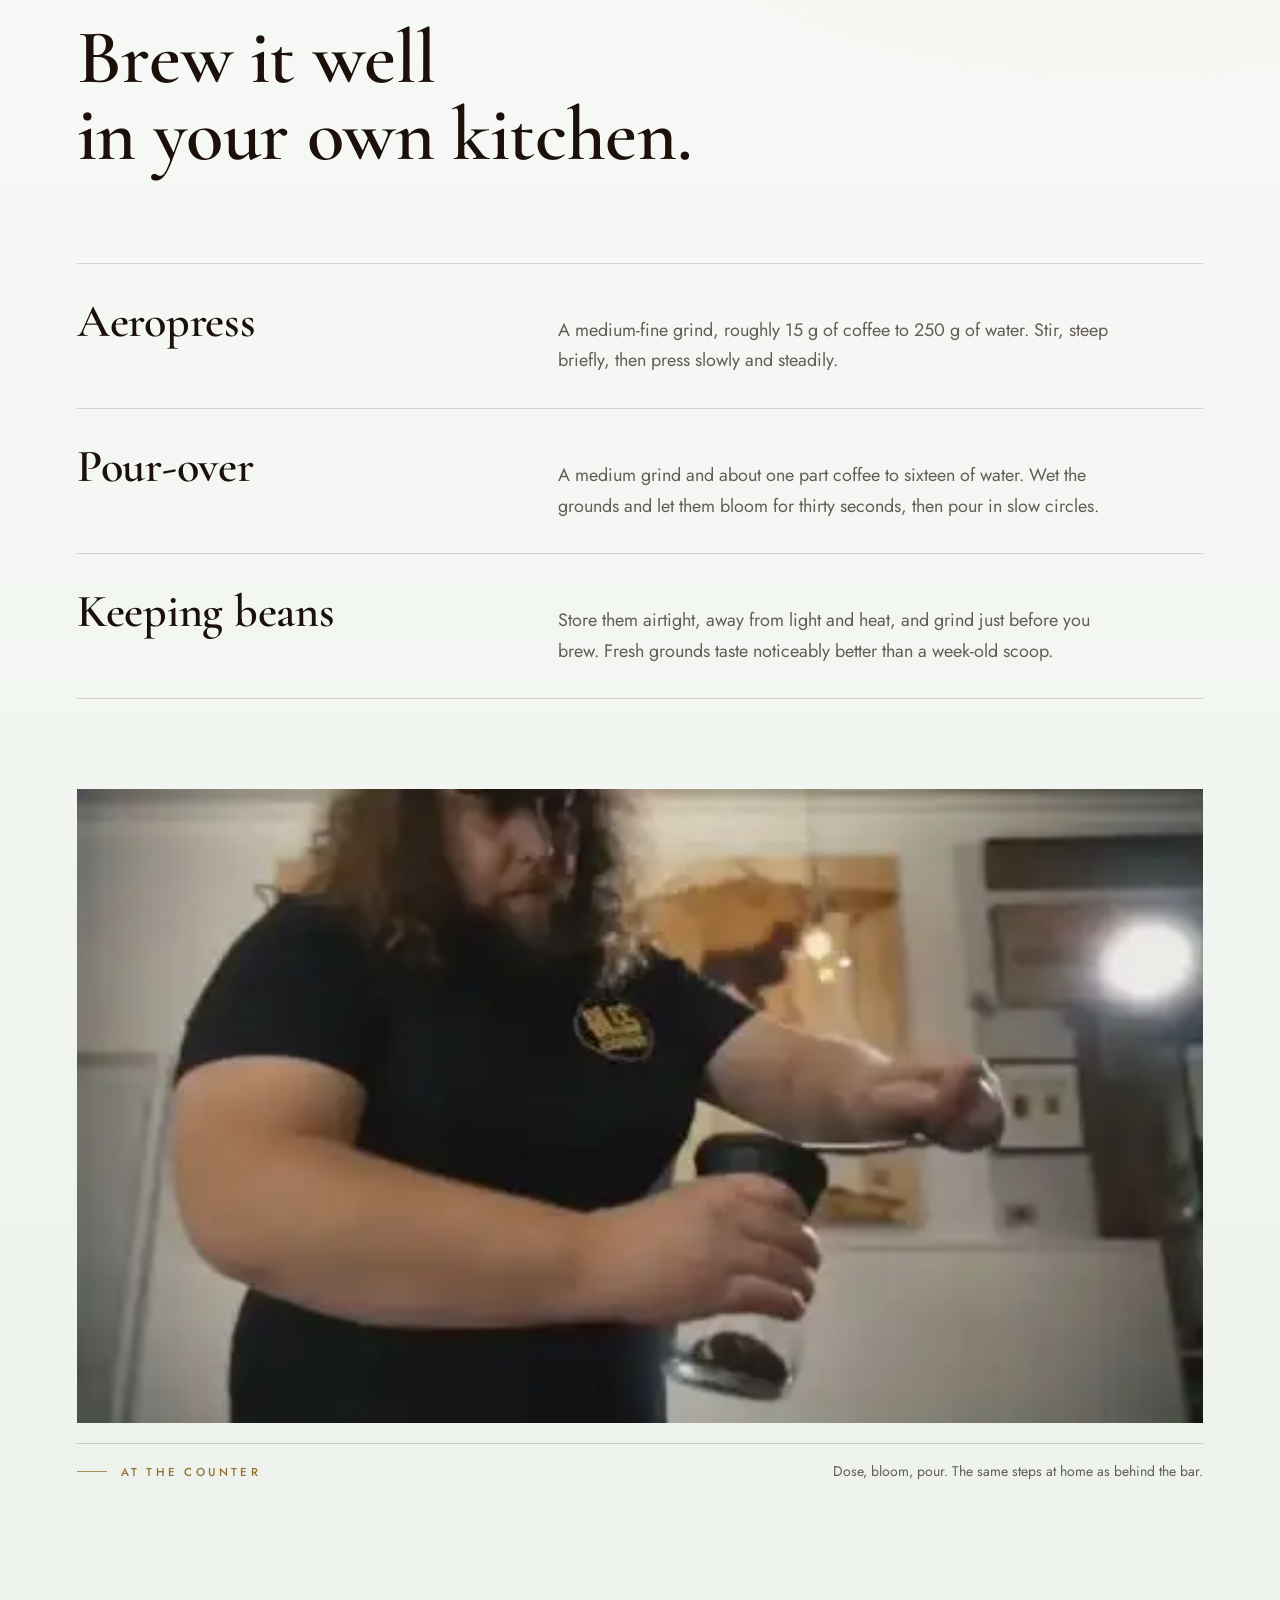
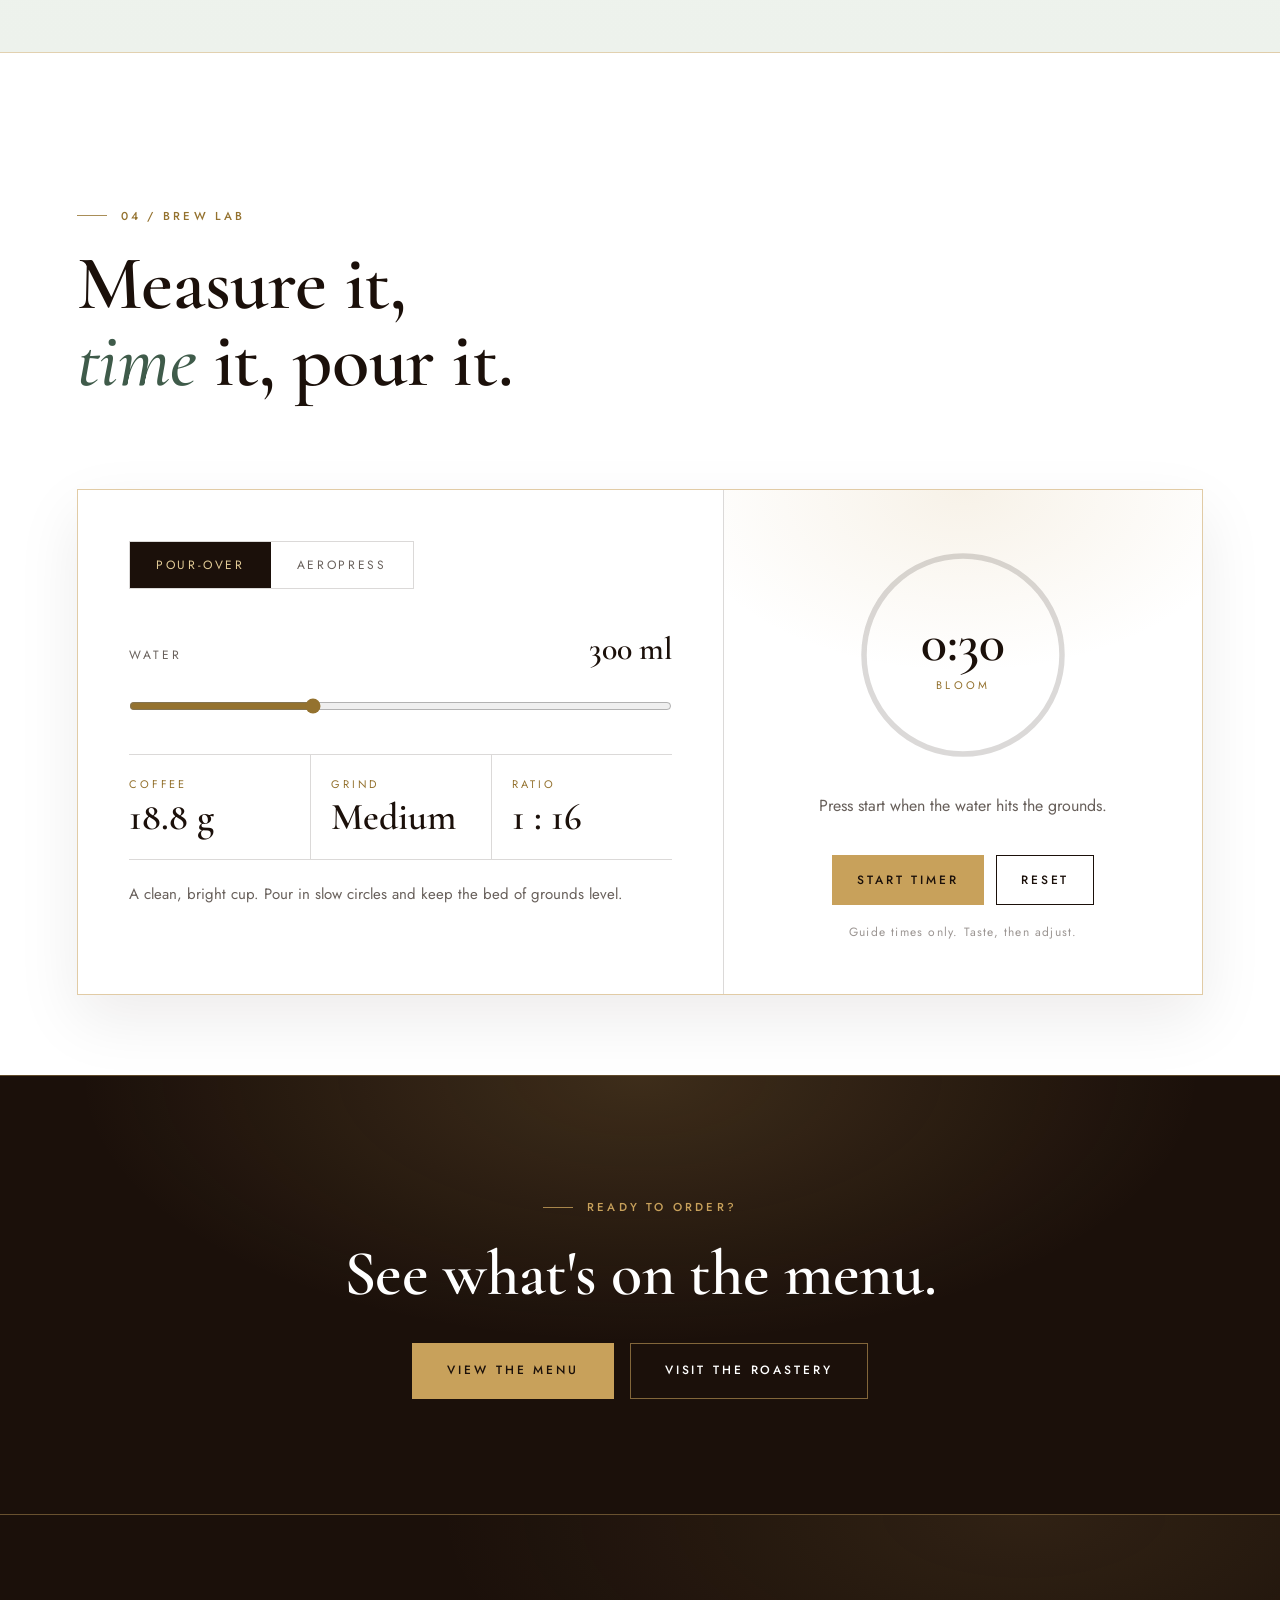
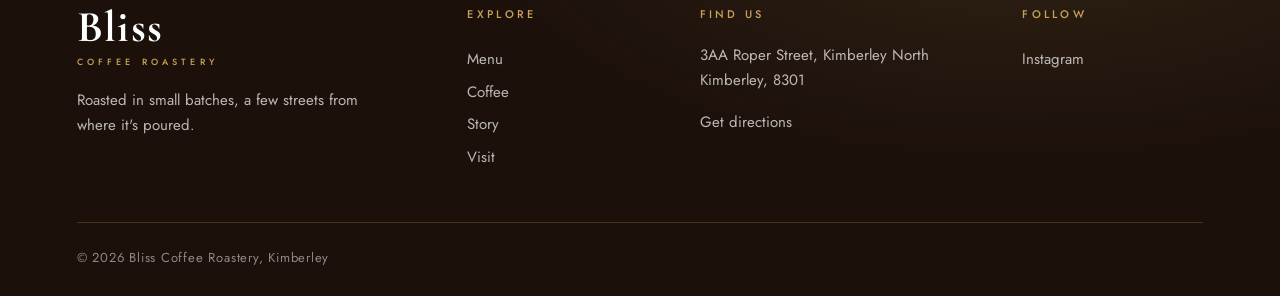
==== commit 1c542c8f: "Restore the iced mocha word animation An earlier edit to the video playback code accidentally remove" ====
--- a/coffee.html
+++ b/coffee.html
@@ -10,8 +10,8 @@
 <link rel="preconnect" href="https://fonts.googleapis.com">
 <link rel="preconnect" href="https://fonts.gstatic.com" crossorigin>
 <link href="https://fonts.googleapis.com/css2?family=Cormorant+Garamond:ital,wght@0,400;0,500;0,600;0,700;1,400;1,500;1,600&family=Jost:wght@300;400;500;600&display=swap" rel="stylesheet">
-<link rel="stylesheet" href="css/style.css?v=20261034">
-<link rel="stylesheet" href="css/theme.css?v=20261034">
+<link rel="stylesheet" href="css/style.css?v=20261035">
+<link rel="stylesheet" href="css/theme.css?v=20261035">
 </head>
 <body>
 
@@ -214,7 +214,7 @@
   </div>
 </footer>
 
-<script src="js/main.js?v=20261034"></script>
-<script src="js/extras.js?v=20261034"></script>
+<script src="js/main.js?v=20261035"></script>
+<script src="js/extras.js?v=20261035"></script>
 </body>
 </html>
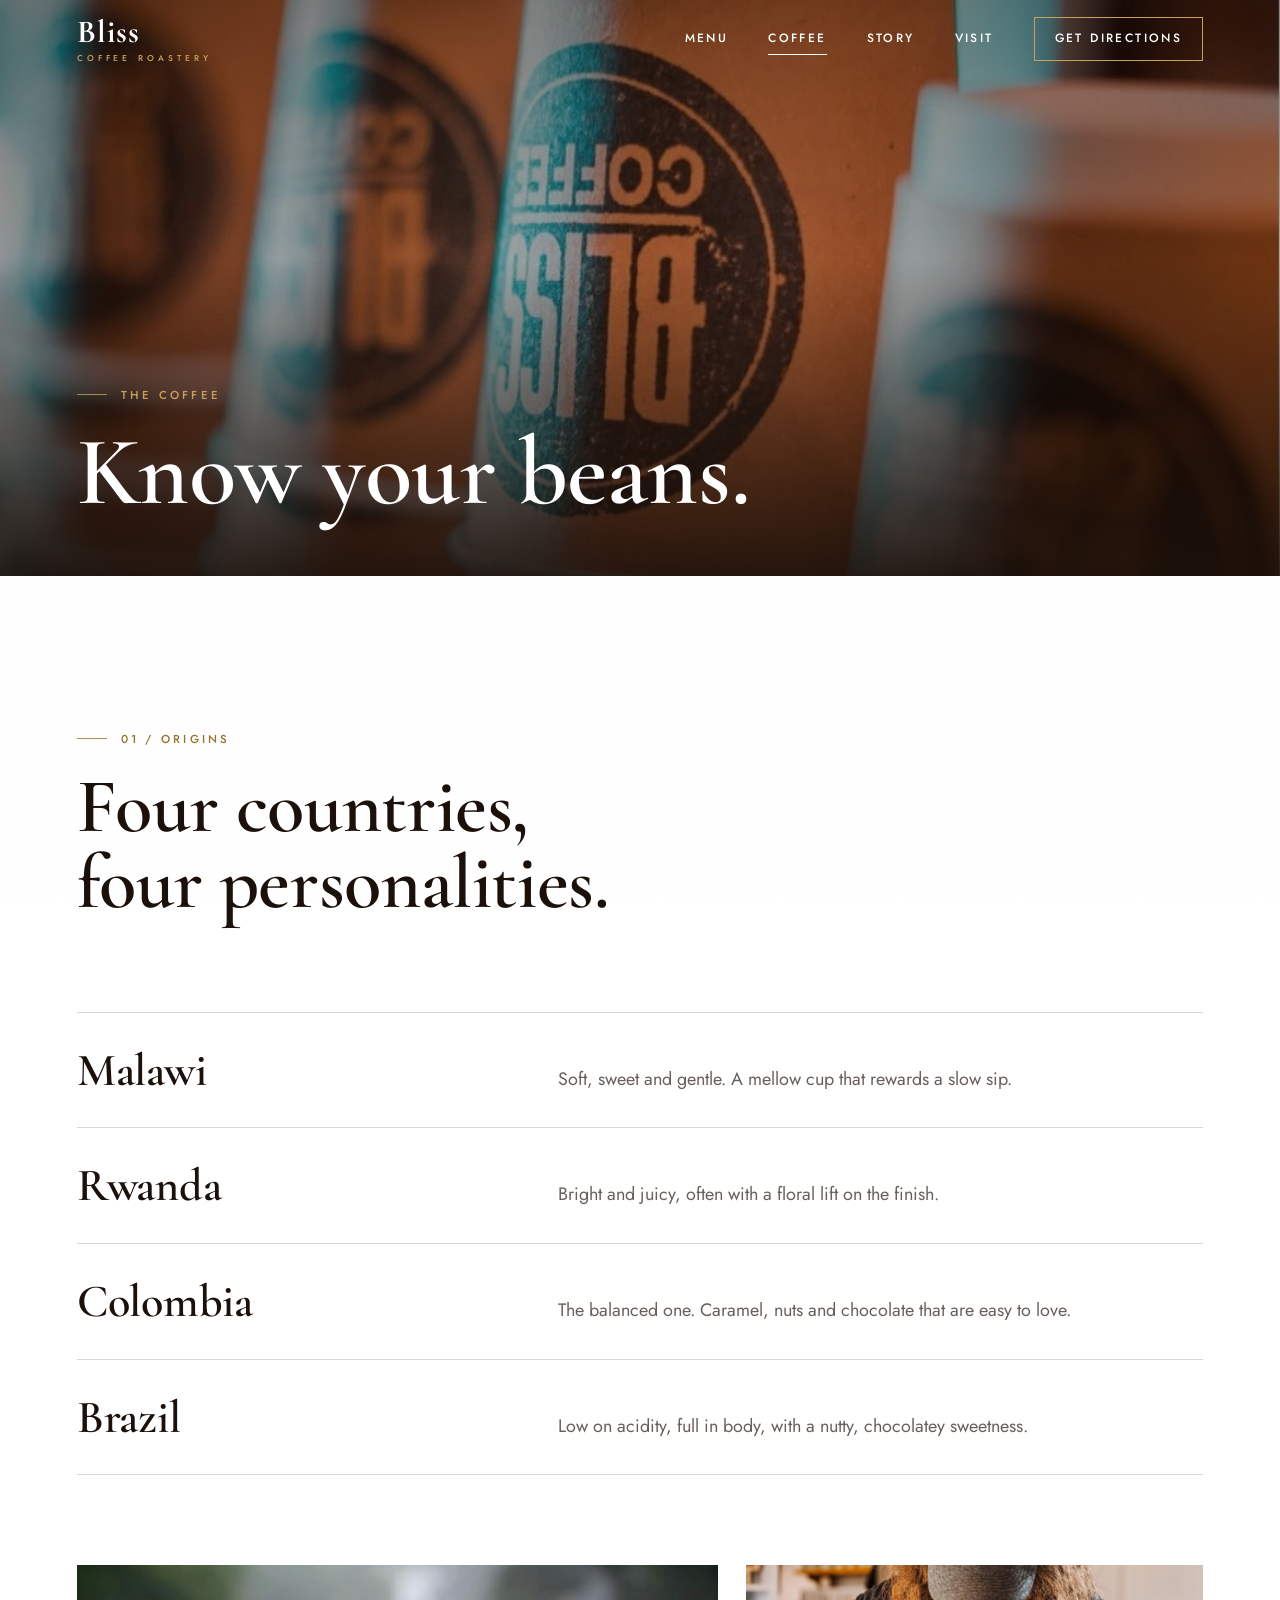
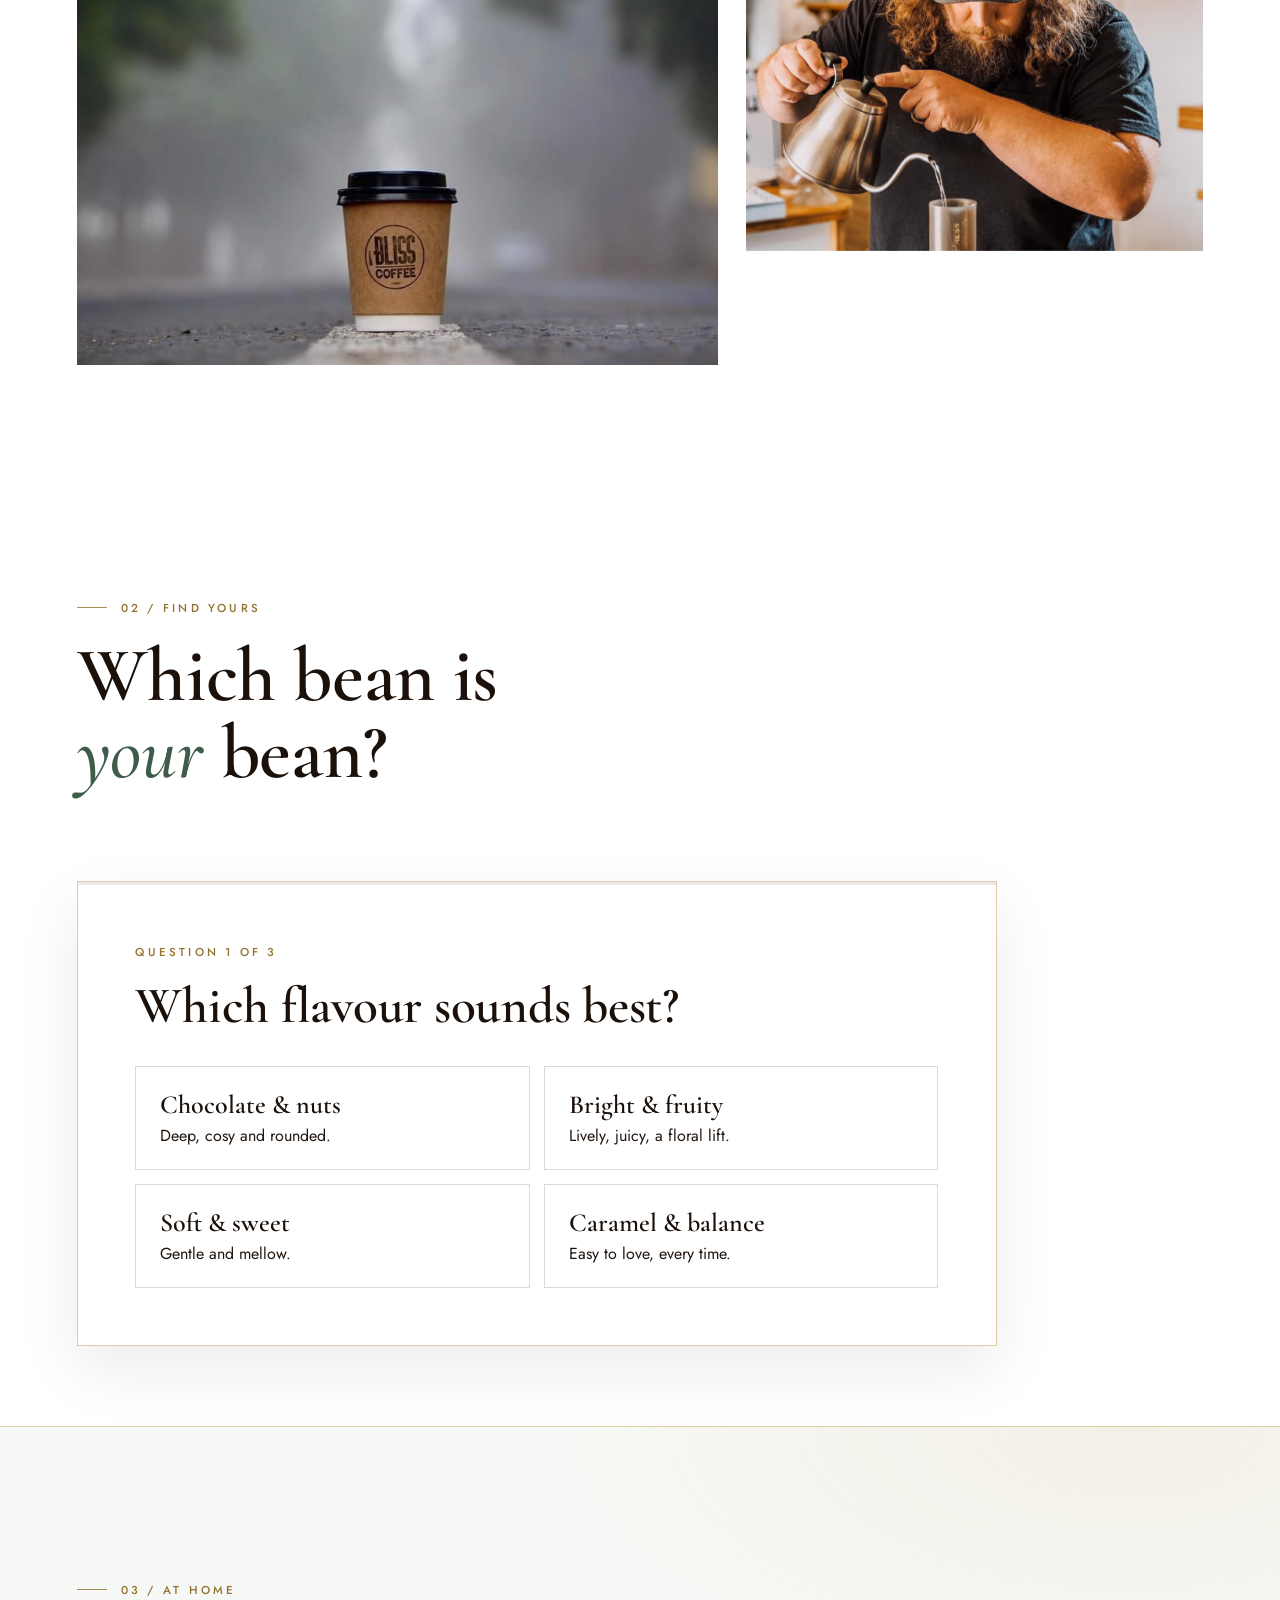
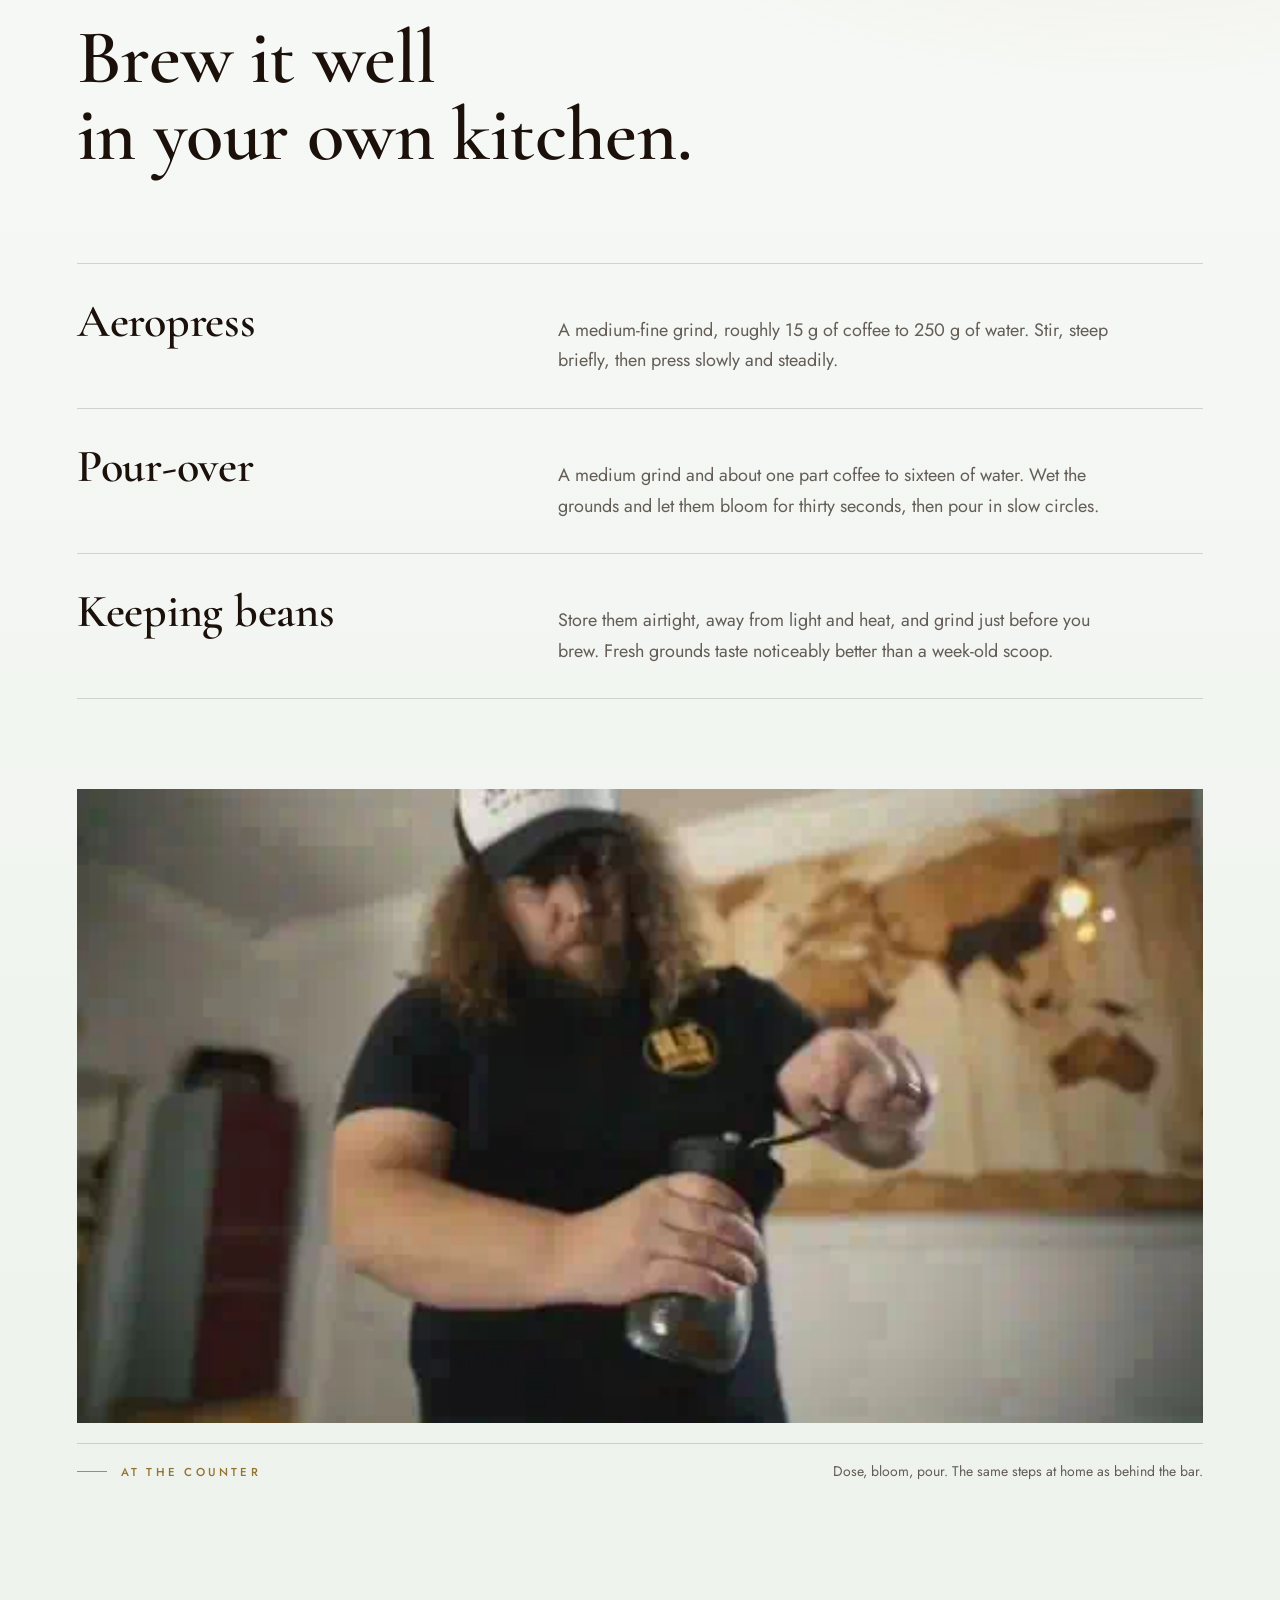
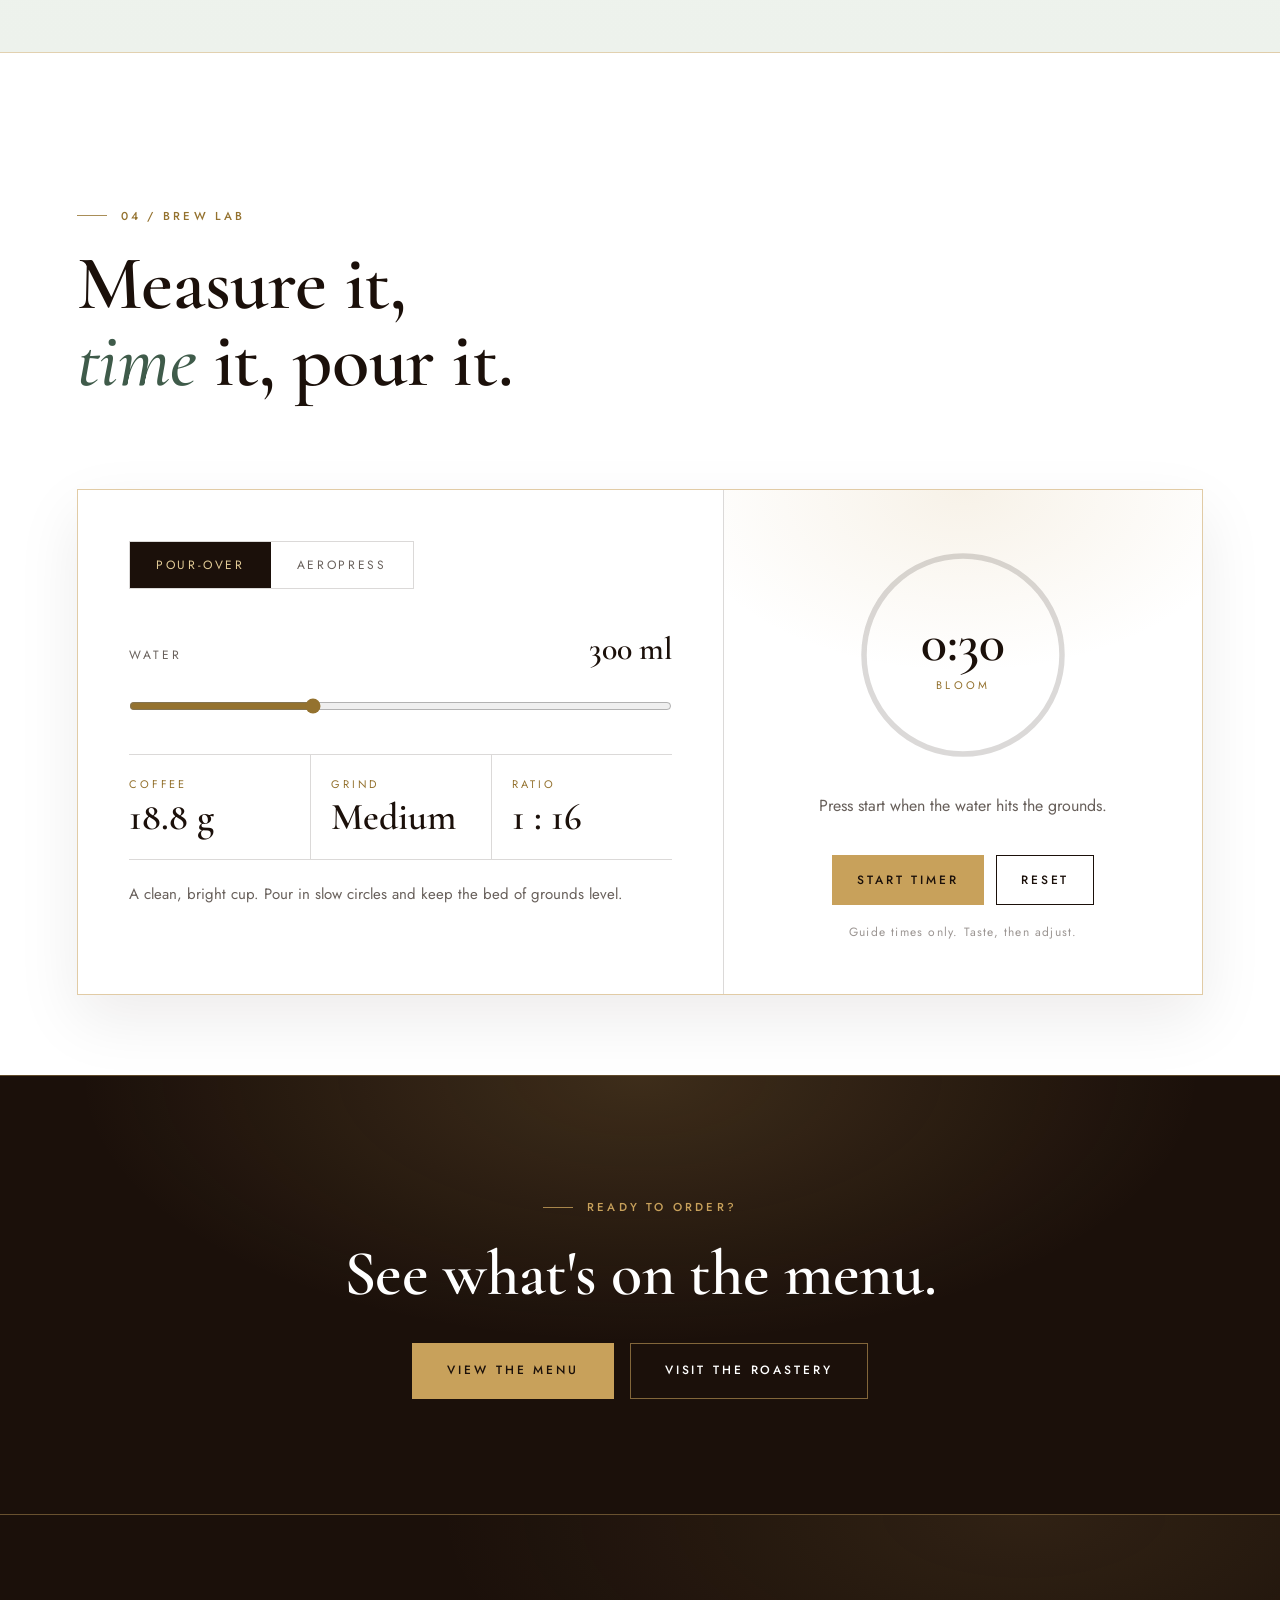
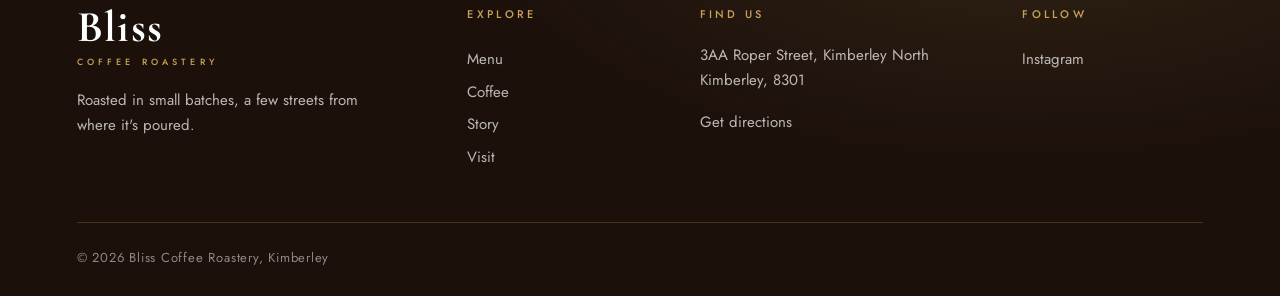
==== commit a64766ee: "Full-screen video background for iced mocha on small screens On screens up to 900px the iced mocha v" ====
--- a/coffee.html
+++ b/coffee.html
@@ -10,8 +10,8 @@
 <link rel="preconnect" href="https://fonts.googleapis.com">
 <link rel="preconnect" href="https://fonts.gstatic.com" crossorigin>
 <link href="https://fonts.googleapis.com/css2?family=Cormorant+Garamond:ital,wght@0,400;0,500;0,600;0,700;1,400;1,500;1,600&family=Jost:wght@300;400;500;600&display=swap" rel="stylesheet">
-<link rel="stylesheet" href="css/style.css?v=20261035">
-<link rel="stylesheet" href="css/theme.css?v=20261035">
+<link rel="stylesheet" href="css/style.css?v=20261037">
+<link rel="stylesheet" href="css/theme.css?v=20261037">
 </head>
 <body>
 
@@ -214,7 +214,7 @@
   </div>
 </footer>
 
-<script src="js/main.js?v=20261035"></script>
-<script src="js/extras.js?v=20261035"></script>
+<script src="js/main.js?v=20261037"></script>
+<script src="js/extras.js?v=20261037"></script>
 </body>
 </html>
--- a/css/theme.css
+++ b/css/theme.css
@@ -611,3 +611,54 @@
 .menu-intro__frame img.video-fallback,
 .video-feature__frame img.video-fallback { width: 100%; height: 100%; object-fit: cover; }
 .video-feature__frame, .menu-intro__frame, .mocha__frame { position: relative; }
+
+/* ---------- Iced Mocha on small screens: full-screen video background with the
+   words laid over it (same idea as the header). The page stays pinned until the
+   last word has appeared, then releases. ---------- */
+@media (max-width: 900px) {
+  .mocha { background: var(--espresso); }
+  .mocha .mocha__sticky {
+    display: block;
+    max-width: none;
+    height: 100svh;
+    min-height: 520px;
+    padding: 0;
+  }
+  .mocha .mocha__frame {
+    position: absolute;
+    inset: 0;
+    width: 100%;
+    height: 100%;
+    max-width: none;
+    aspect-ratio: auto;
+    box-shadow: none;
+    background: var(--espresso);
+  }
+  .mocha .mocha__video { object-fit: cover; }
+  .mocha .mocha__frame::after {
+    content: '';
+    position: absolute;
+    inset: 0;
+    z-index: 1;
+    pointer-events: none;
+    background:
+      linear-gradient(180deg, rgba(27, 16, 10, 0.55) 0%, rgba(27, 16, 10, 0.12) 28%, rgba(27, 16, 10, 0.35) 55%, rgba(27, 16, 10, 0.88) 100%);
+  }
+  .mocha .mocha__copy {
+    position: absolute;
+    left: 0;
+    right: 0;
+    bottom: 0;
+    z-index: 2;
+    max-width: none;
+    padding: 0 var(--edge) clamp(72px, 14svh, 120px);
+  }
+  .mocha .mocha__copy .eyebrow { color: var(--brass); }
+  .mocha .mocha__words {
+    color: #fff;
+    font-size: clamp(34px, 9.4vw, 60px);
+    line-height: 1.06;
+    text-shadow: 0 2px 28px rgba(0, 0, 0, 0.55);
+  }
+  .mocha .mocha__word--accent { color: var(--brass-soft); }
+}
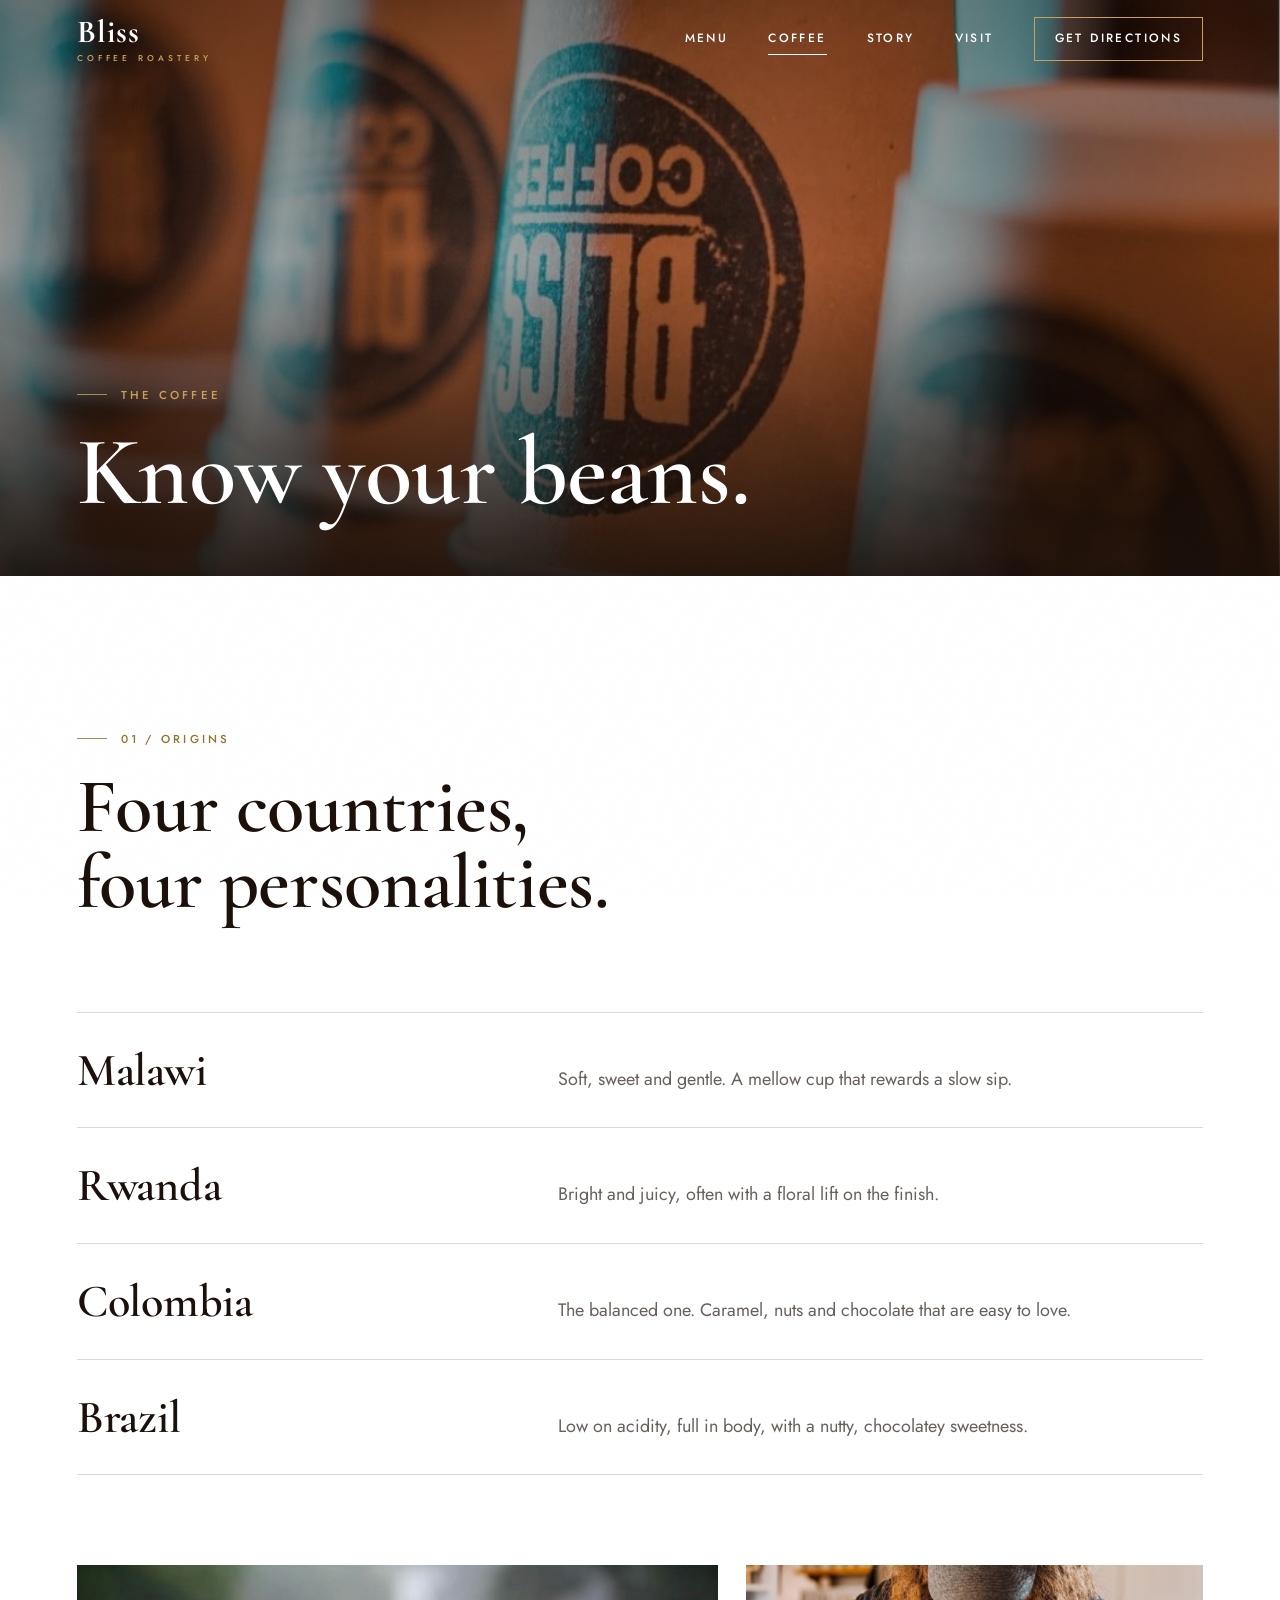
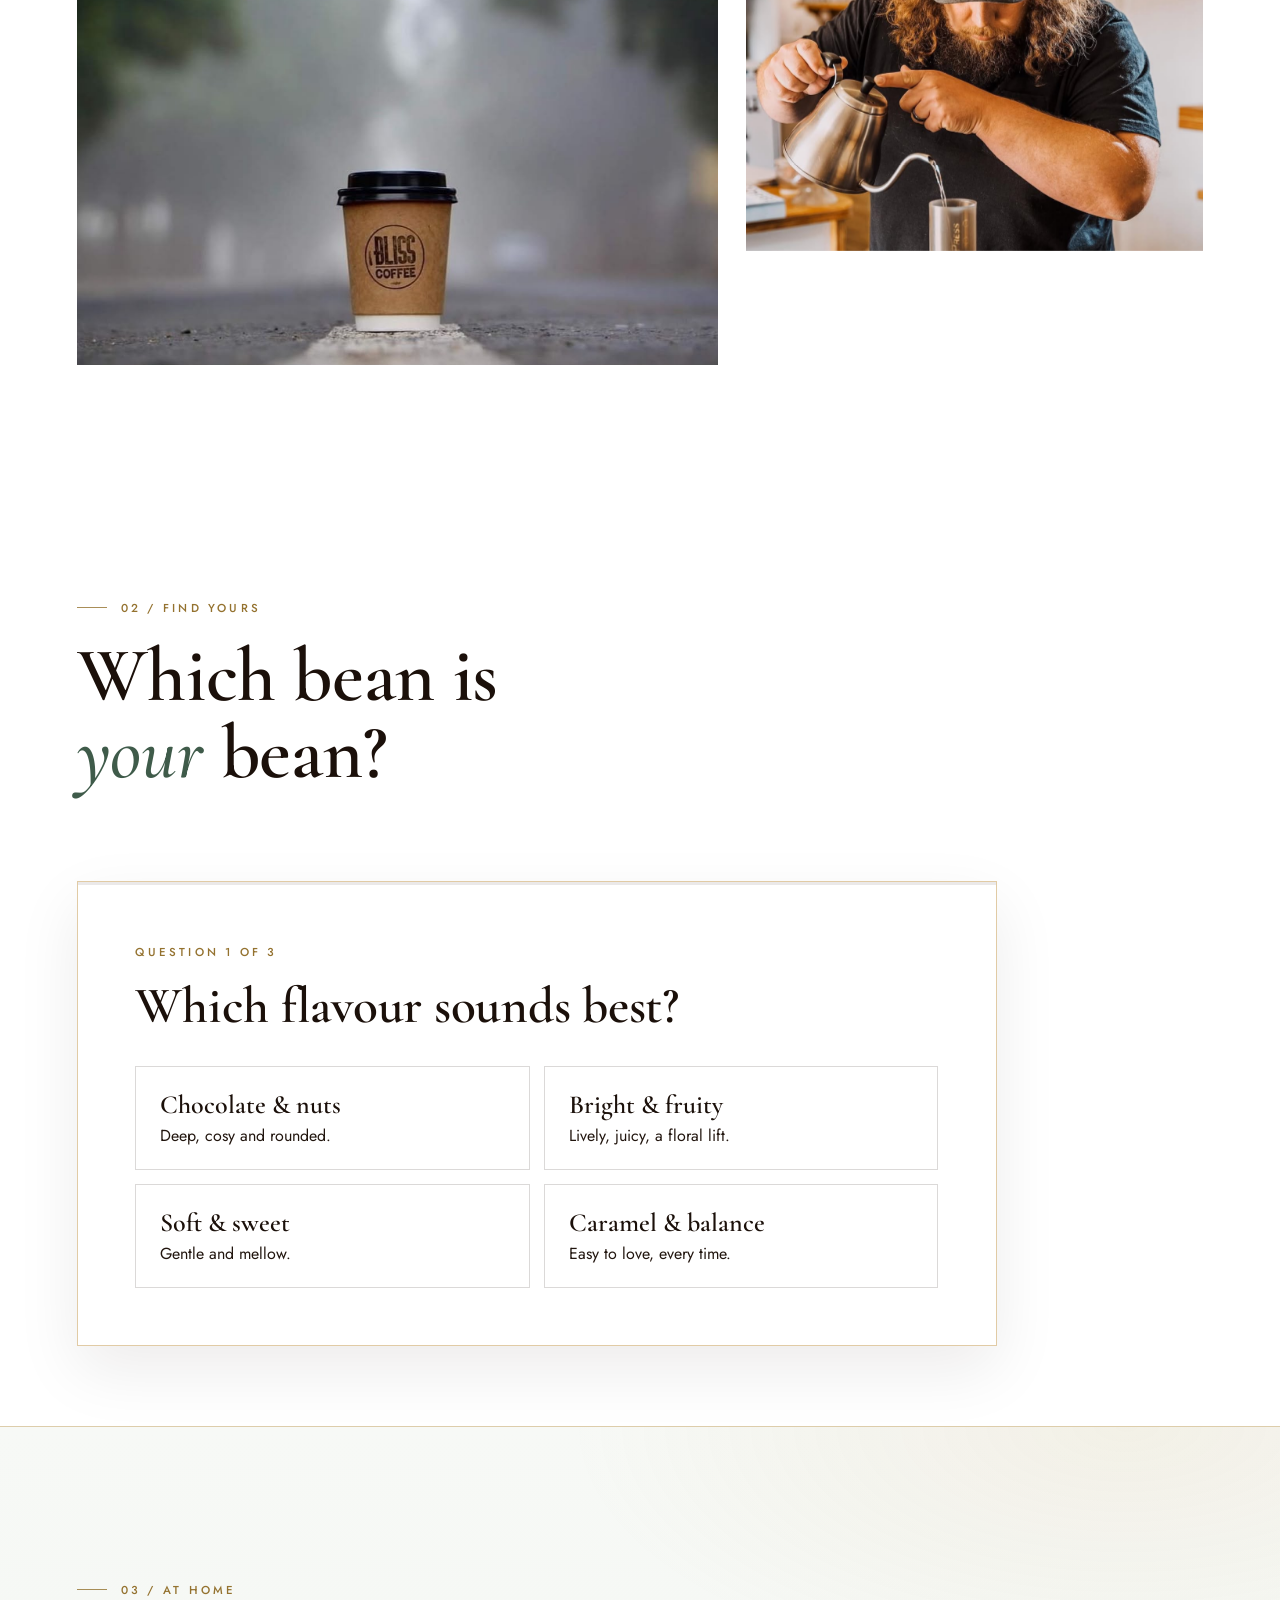
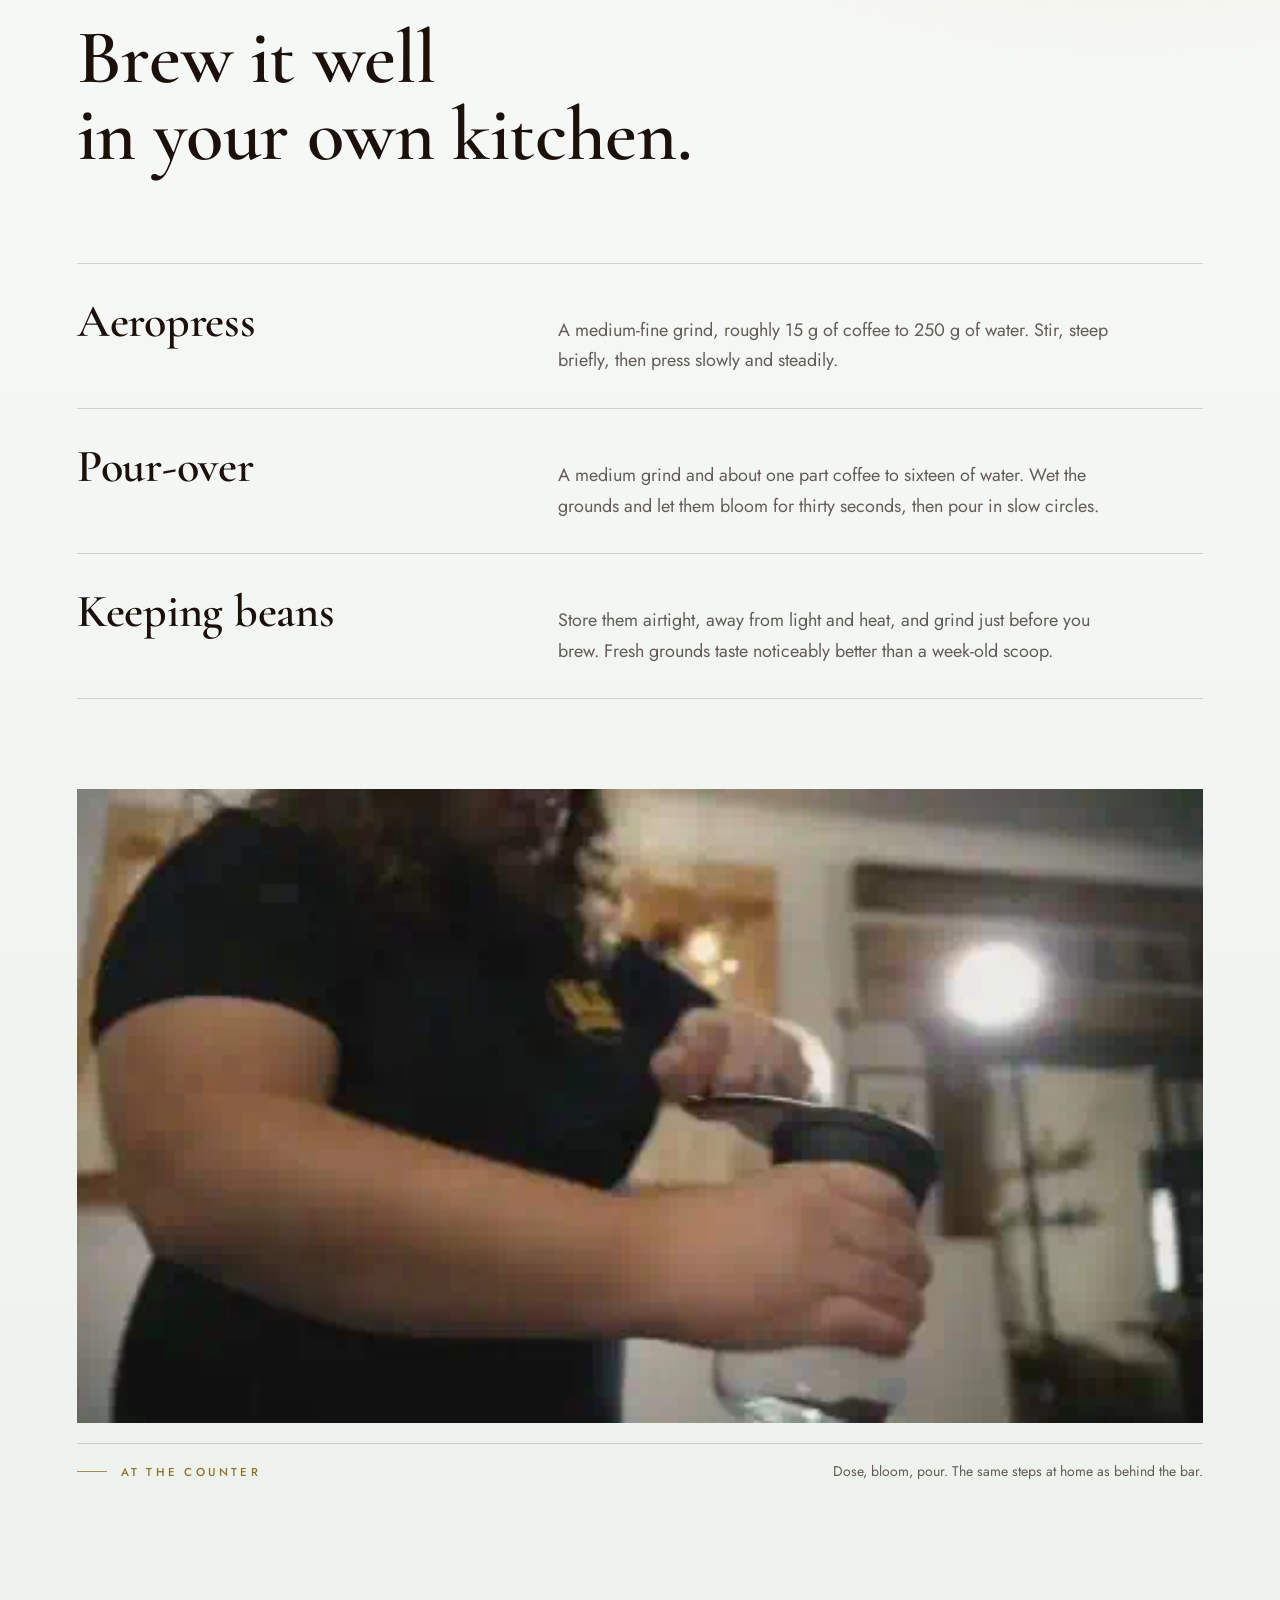
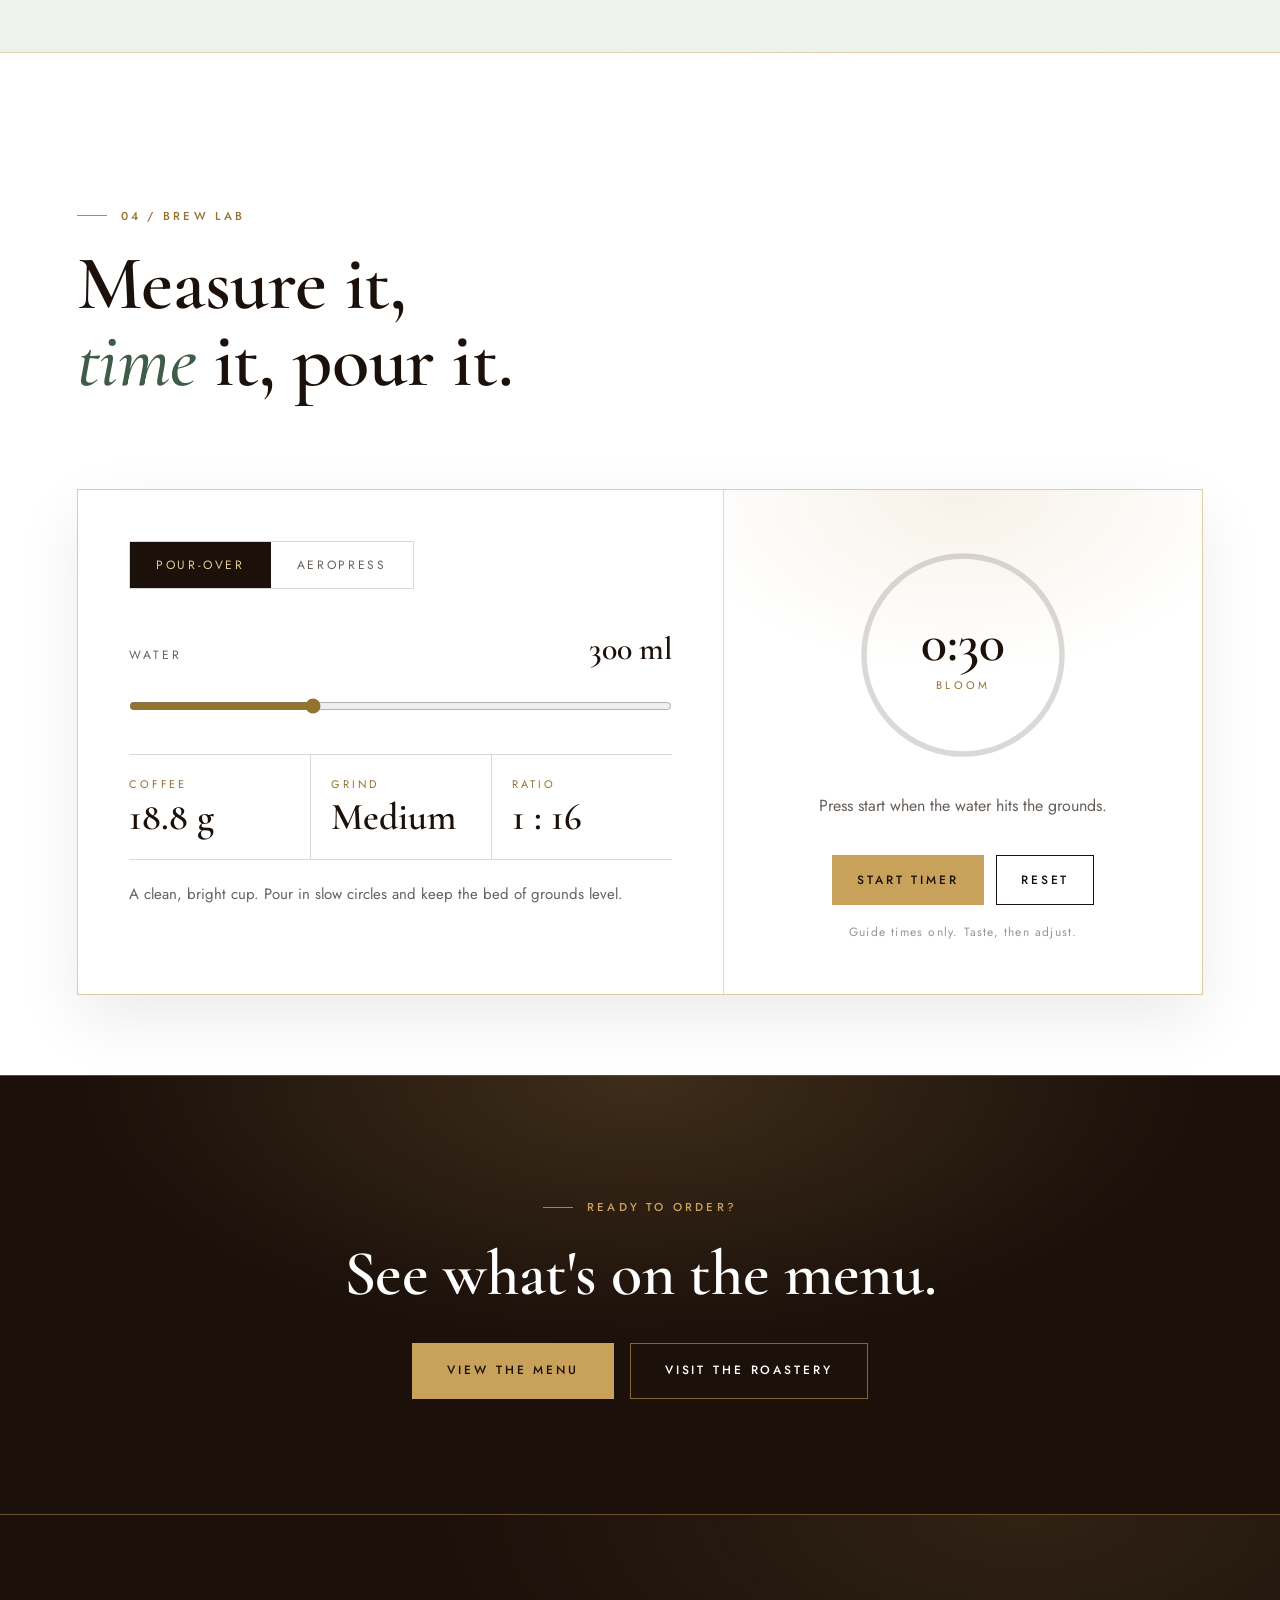
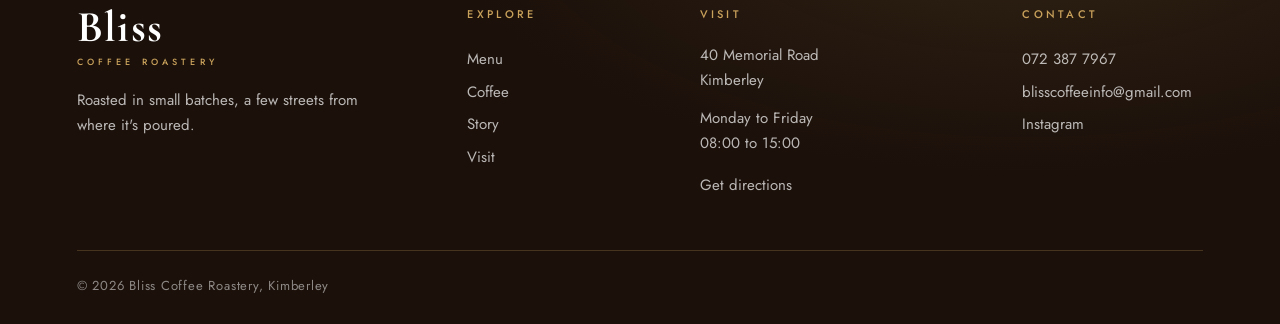
==== commit 12139072: "Steadier scrolling, real hours and contact details, new feed posts Pinned sections now reveal throug" ====
--- a/coffee.html
+++ b/coffee.html
@@ -10,8 +10,8 @@
 <link rel="preconnect" href="https://fonts.googleapis.com">
 <link rel="preconnect" href="https://fonts.gstatic.com" crossorigin>
 <link href="https://fonts.googleapis.com/css2?family=Cormorant+Garamond:ital,wght@0,400;0,500;0,600;0,700;1,400;1,500;1,600&family=Jost:wght@300;400;500;600&display=swap" rel="stylesheet">
-<link rel="stylesheet" href="css/style.css?v=20261037">
-<link rel="stylesheet" href="css/theme.css?v=20261037">
+<link rel="stylesheet" href="css/style.css?v=20261042">
+<link rel="stylesheet" href="css/theme.css?v=20261042">
 </head>
 <body>
 
@@ -199,12 +199,15 @@
         <a href="visit.html">Visit</a>
       </nav>
       <div class="footer__col">
-        <h4>Find us</h4>
-        <p>3AA Roper Street, Kimberley North<br>Kimberley, 8301</p>
-        <a href="https://www.google.com/maps/search/?api=1&query=3AA+Roper+Street+Kimberley+North+Kimberley+8301" target="_blank" rel="noopener">Get directions</a>
+        <h4>Visit</h4>
+        <p>40 Memorial Road<br>Kimberley</p>
+        <p>Monday to Friday<br>08:00 to 15:00</p>
+        <a href="https://www.google.com/maps/search/?api=1&query=40+Memorial+Road+Kimberley+Northern+Cape+South+Africa" target="_blank" rel="noopener">Get directions</a>
       </div>
       <div class="footer__col">
-        <h4>Follow</h4>
+        <h4>Contact</h4>
+        <a href="tel:+27723877967">072 387 7967</a>
+        <a href="mailto:blisscoffeeinfo@gmail.com">blisscoffeeinfo@gmail.com</a>
         <a href="https://www.instagram.com/blisscoffeeroastery/" target="_blank" rel="noopener">Instagram</a>
       </div>
     </div>
@@ -214,7 +217,7 @@
   </div>
 </footer>
 
-<script src="js/main.js?v=20261037"></script>
-<script src="js/extras.js?v=20261037"></script>
+<script src="js/main.js?v=20261042"></script>
+<script src="js/extras.js?v=20261042"></script>
 </body>
 </html>
--- a/css/theme.css
+++ b/css/theme.css
@@ -90,15 +90,13 @@
   transform: scale(1);
 }
 
-/* image tilt (driven by JS through custom properties) */
-.split__media img, .media-row__item img, .gallery__item img, .menu-grid__media img {
-  transform: perspective(900px) rotateX(var(--rx, 0deg)) rotateY(var(--ry, 0deg));
-  transition: transform 0.6s var(--ease);
-  will-change: transform;
-}
-.split__media:hover img, .media-row__item:hover img,
-.gallery__item:hover img, .menu-grid__item:hover .menu-grid__media img {
-  transform: perspective(900px) rotateX(var(--rx, 0deg)) rotateY(var(--ry, 0deg));
+/* image tilt (driven by JS through custom properties), mouse screens only */
+@media (hover: hover) and (pointer: fine) {
+  .split__media img, .media-row__item img, .gallery__item img, .menu-grid__media img {
+    transform: perspective(900px) rotateX(var(--rx, 0deg)) rotateY(var(--ry, 0deg));
+    transition: transform 0.6s var(--ease);
+    will-change: transform;
+  }
 }
 
 /* ---------- Buttons ---------- */
@@ -578,10 +576,19 @@
 
 /* ---------- Instagram feed: whole posts, never cropped or scaled up ---------- */
 .feed {
-  display: grid;
-  grid-template-columns: repeat(auto-fit, minmax(min(100%, 280px), 1fr));
-  gap: clamp(16px, 2.4vw, 32px);
+  --feed-gap: clamp(16px, 2.4vw, 32px);
+  display: flex;
+  flex-wrap: wrap;
+  justify-content: center;
   align-items: center;
+  gap: var(--feed-gap);
+}
+.feed__item { flex: 0 1 calc((100% - 2 * var(--feed-gap)) / 3); max-width: 420px; }
+@media (max-width: 900px) {
+  .feed__item { flex-basis: calc((100% - var(--feed-gap)) / 2); }
+}
+@media (max-width: 560px) {
+  .feed__item { flex-basis: 100%; max-width: 520px; }
 }
 .feed__item {
   position: relative;
@@ -662,3 +669,84 @@
   }
   .mocha .mocha__word--accent { color: var(--brass-soft); }
 }
+
+/* ---------- Contact details (visit sections and footer) ---------- */
+.visit__details {
+  margin: 30px 0 0;
+  display: grid;
+  gap: 16px;
+  max-width: 460px;
+}
+.visit__details > div {
+  display: grid;
+  grid-template-columns: 84px 1fr;
+  gap: 16px;
+  align-items: baseline;
+  padding-top: 16px;
+  border-top: 1px solid rgba(200, 161, 91, 0.3);
+}
+.visit__details dt {
+  font-size: 11px;
+  font-weight: 500;
+  letter-spacing: 0.28em;
+  text-transform: uppercase;
+  color: var(--brass);
+}
+.visit__details dd {
+  margin: 0;
+  font-size: 17px;
+  line-height: 1.5;
+  color: rgba(255, 255, 255, 0.88);
+  overflow-wrap: anywhere;
+}
+.visit__details a { border-bottom: 1px solid rgba(200, 161, 91, 0.5); transition: color 0.3s, border-color 0.3s; }
+.visit__details a:hover { color: var(--brass-soft); border-color: var(--brass-soft); }
+.visit__actions { margin-top: 34px; }
+.footer__col a, .footer__col p { overflow-wrap: anywhere; }
+.fact-list__row p a { border-bottom: 1px solid rgba(200, 161, 91, 0.7); transition: color 0.3s; }
+.fact-list__row p a:hover { color: var(--brass-deep); }
+
+/* ---------- Firm, steady page ---------- */
+html { -webkit-text-size-adjust: 100%; text-size-adjust: 100%; overscroll-behavior-y: none; }
+body { overscroll-behavior-y: none; }
+
+/* ---------- Touch screens ----------
+   Reveals run as plain CSS transitions fired when you scroll past a point, instead
+   of being re-positioned every frame while you scroll. Nothing swims or drifts. */
+html.is-touch .grain { display: none; }
+html.is-touch .hero__media,
+html.is-touch .heart__media,
+html.is-touch .mocha__frame,
+html.is-touch .mocha__video,
+html.is-touch .mocha__word,
+html.is-touch .heart__line,
+html.is-touch .heart__eyebrow { will-change: auto; }
+
+html.is-touch #hero .reveal,
+html.is-touch #hero .reveal-word {
+  transition: opacity 0.8s var(--ease), transform 0.9s var(--ease);
+}
+
+html.is-touch .heart__eyebrow,
+html.is-touch .heart__line {
+  transition: opacity 0.8s var(--ease), transform 0.9s var(--ease);
+}
+html.is-touch .heart__side--left .heart__eyebrow,
+html.is-touch .heart__side--left .heart__line { transform: translateX(-32px); }
+html.is-touch .heart__side--right .heart__eyebrow,
+html.is-touch .heart__side--right .heart__line { transform: translateX(32px); }
+html.is-touch .heart__eyebrow.is-in,
+html.is-touch .heart__line.is-in { opacity: 1; transform: none; }
+
+html.is-touch .mocha__word {
+  transform: translateX(32px);
+  transition: opacity 0.7s var(--ease), transform 0.8s var(--ease);
+}
+html.is-touch .mocha__word.is-in { opacity: 1; transform: none; }
+
+/* Nothing may widen the page: the full-width map starts slightly scaled up before
+   it fades in, which used to push the page a few pixels sideways on phones. */
+.visit { overflow: hidden; }
+@supports (overflow: clip) {
+  main { overflow-x: clip; }
+}
